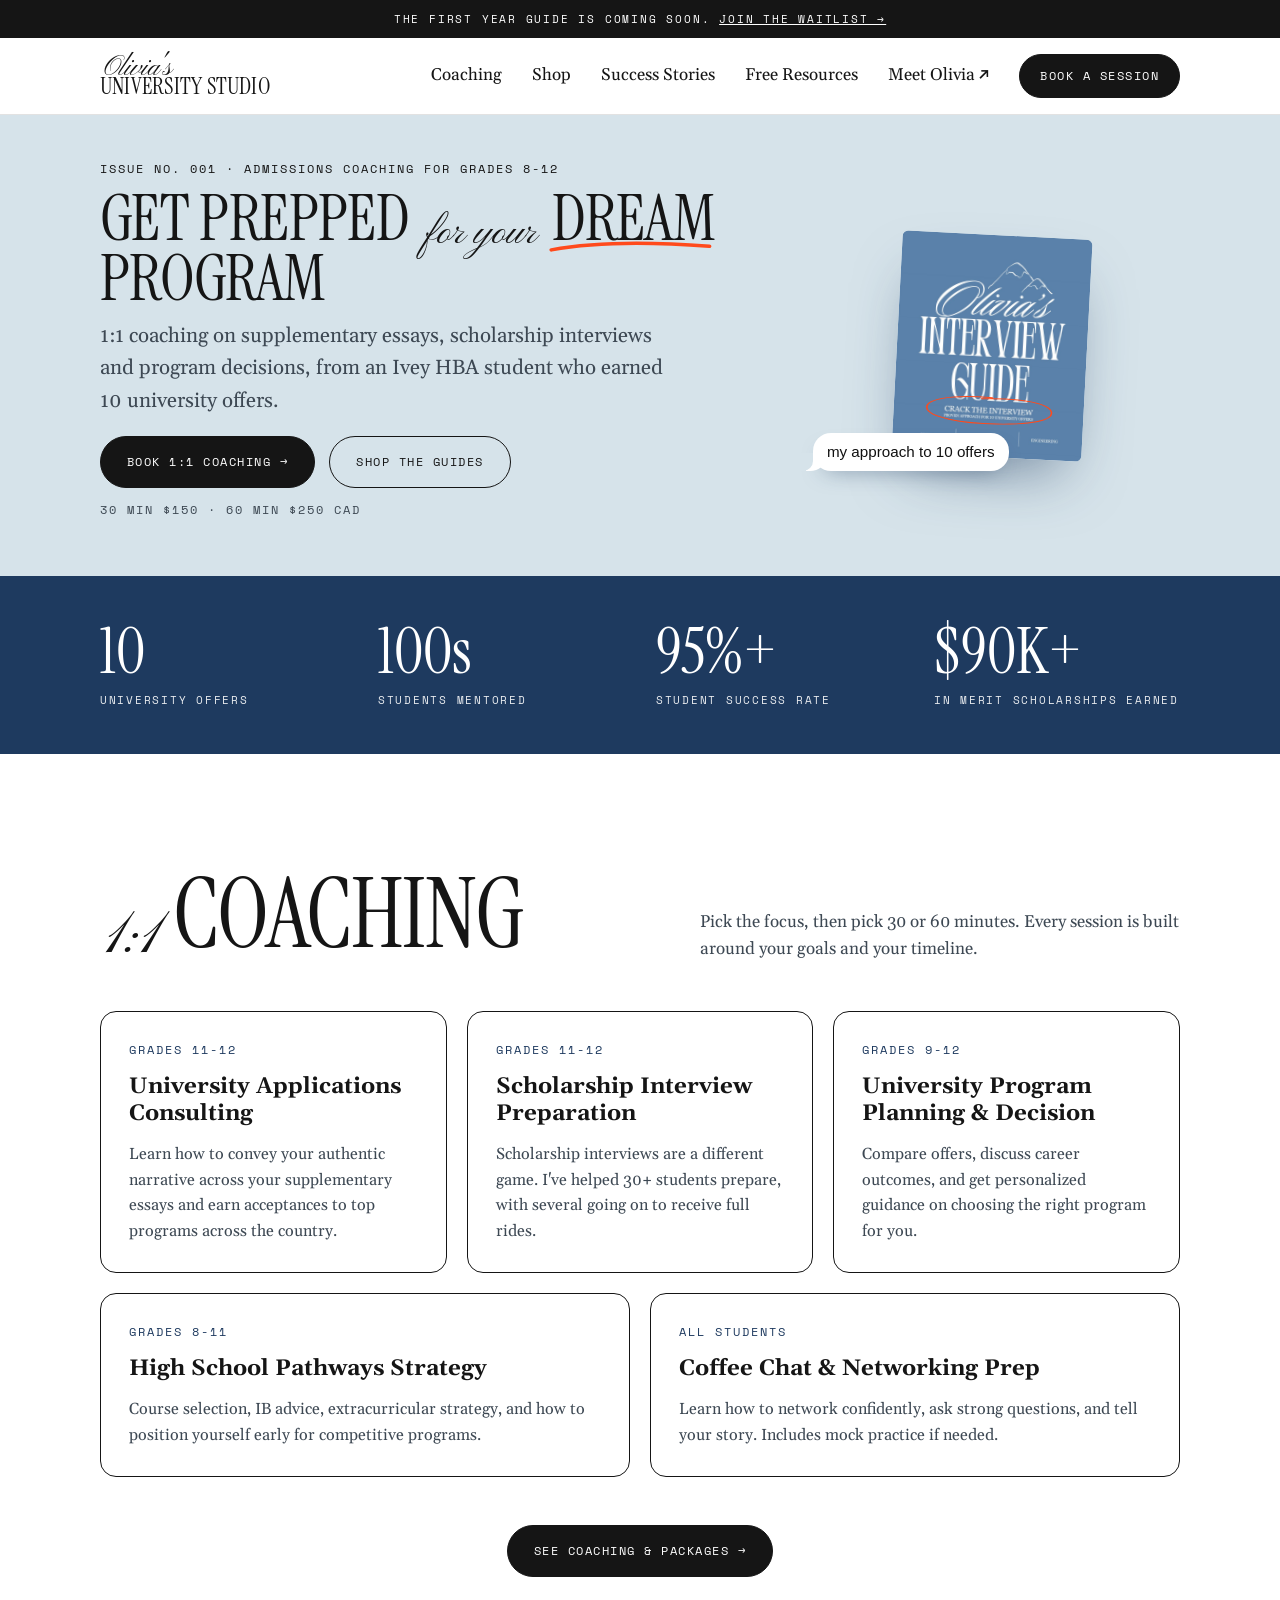
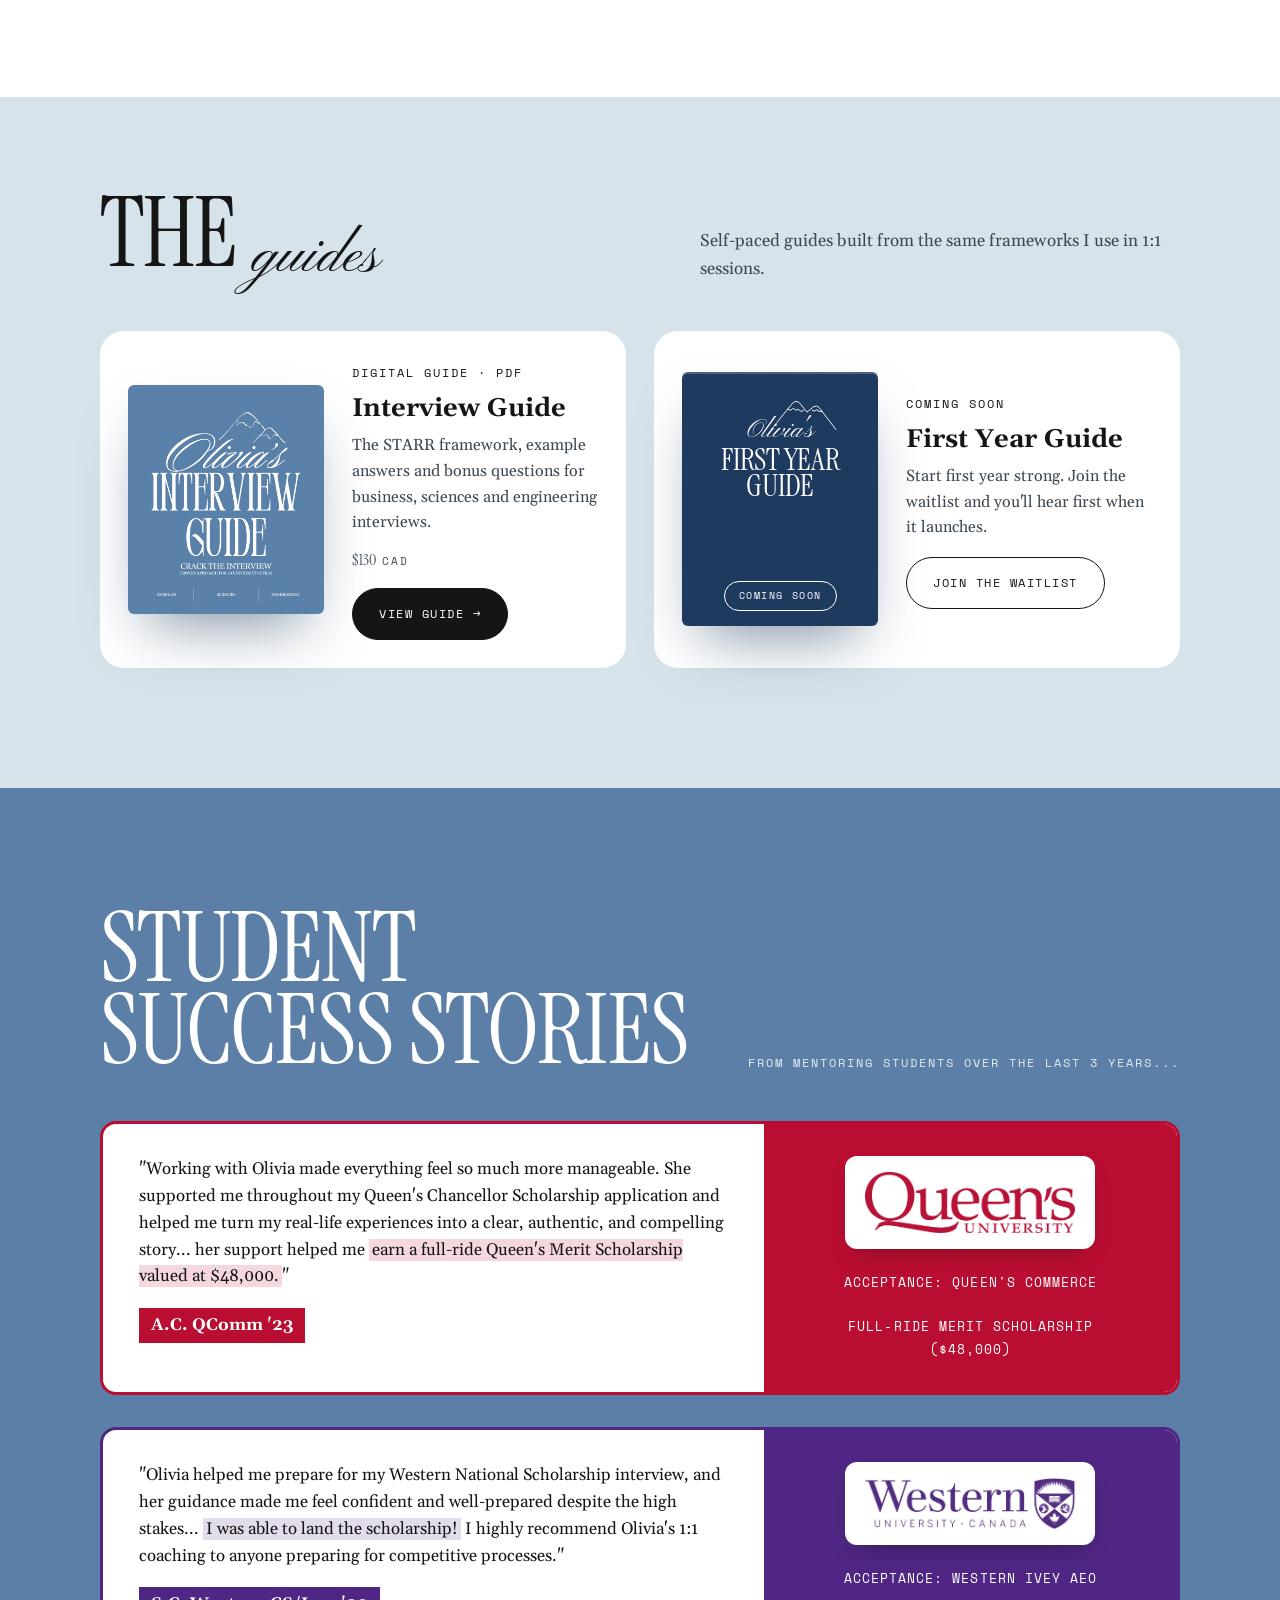
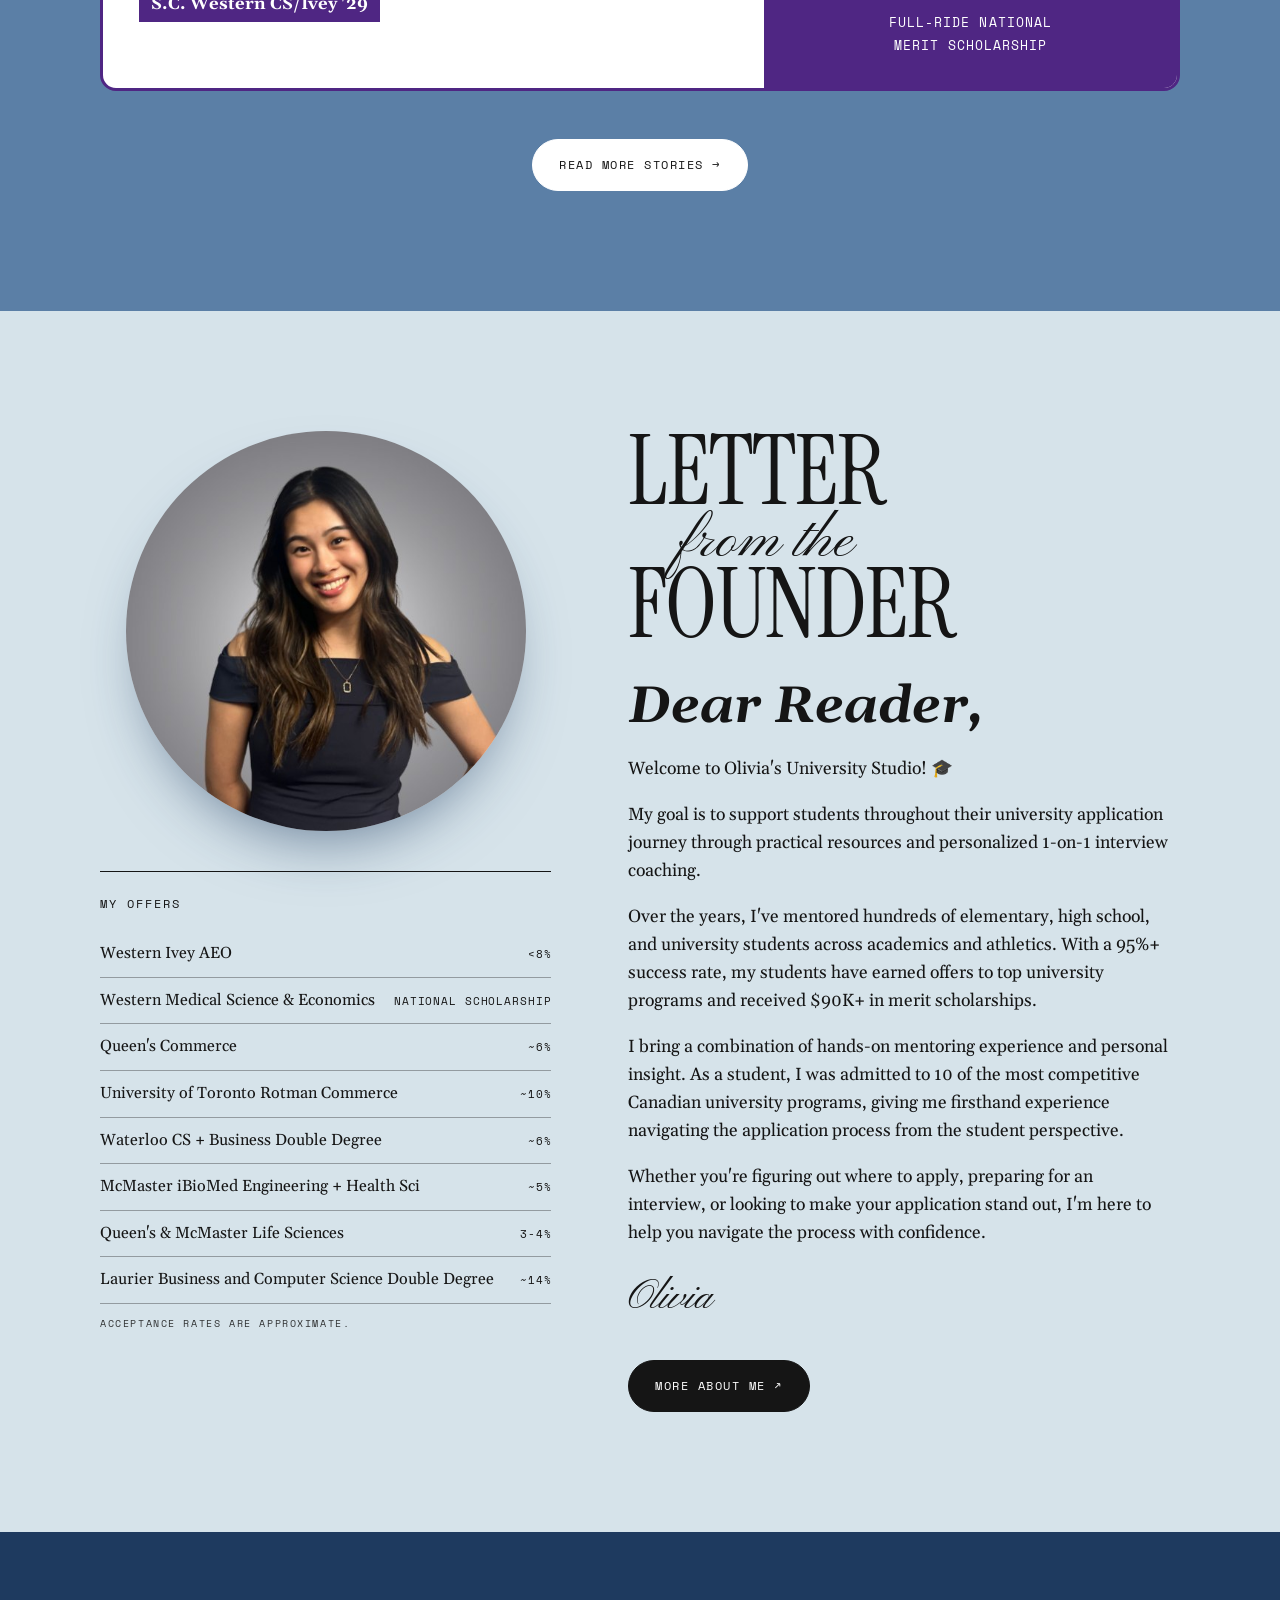
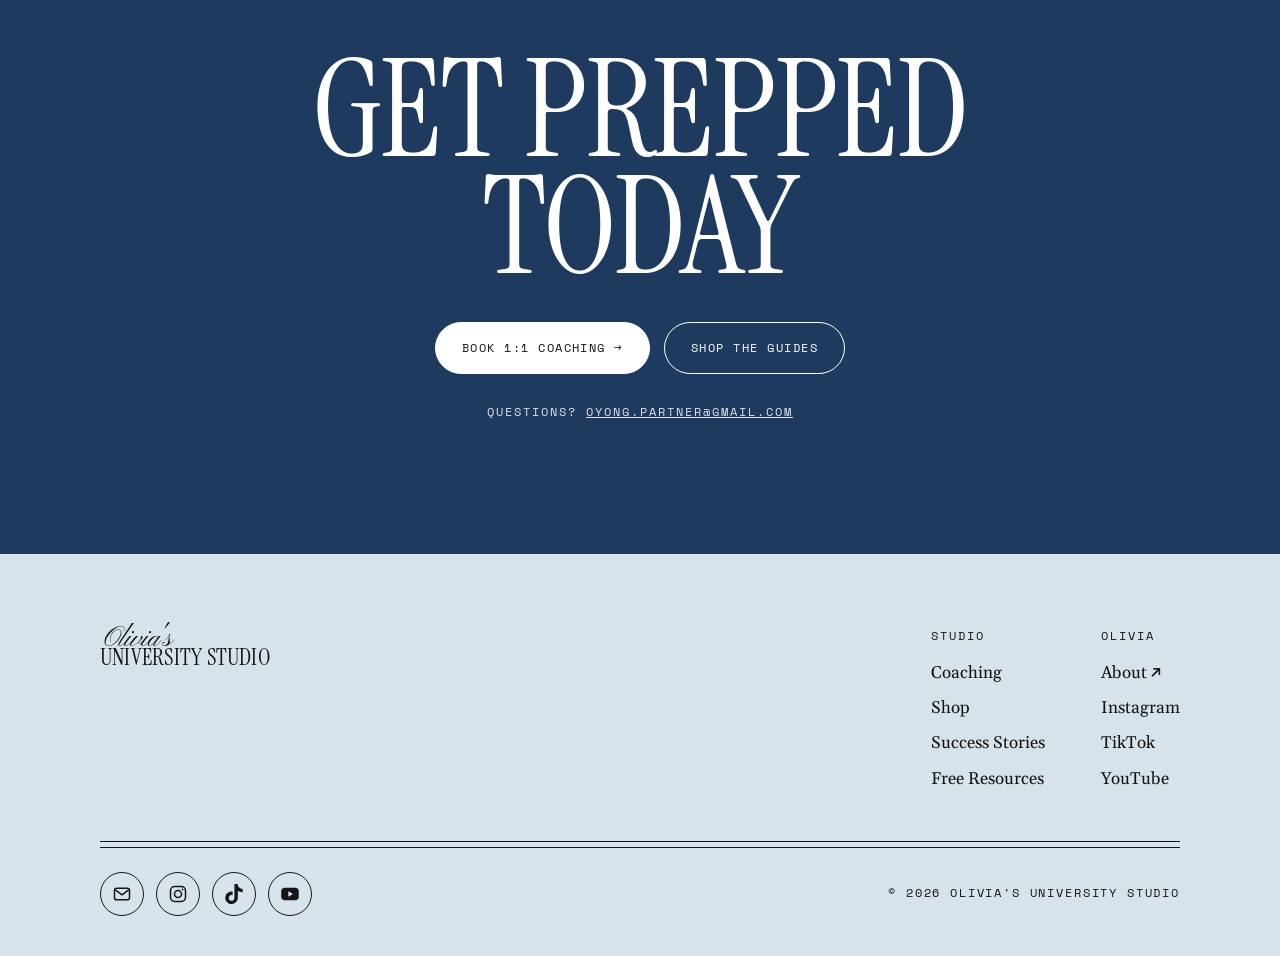
==== index.html @ 248d9d33 "Circle Crack the interview and iMessage bubble on hero cover Co-Authored-By: Claude Opus 5.5 <norepl" ====
<!doctype html>
<html lang="en">
<head>
  <meta charset="utf-8">
  <meta name="viewport" content="width=device-width, initial-scale=1">
  <title>Olivia's University Studio | University Admissions Coaching</title>
  <meta name="description" content="1:1 university admissions coaching for students in grades 8-12: supplementary essays, scholarship interviews and program decisions.">
  <meta property="og:title" content="Olivia's University Studio">
  <meta property="og:description" content="1:1 admissions coaching and guides for students in grades 8-12.">
  <meta property="og:type" content="website">
  <link rel="icon" href="assets/favicon.svg" type="image/svg+xml">
  <link rel="preconnect" href="https://fonts.googleapis.com">
  <link rel="preconnect" href="https://fonts.gstatic.com" crossorigin>
  <link href="https://fonts.googleapis.com/css2?family=Instrument+Serif:ital@0;1&family=Pinyon+Script&family=Gelasio:ital,wght@0,400;0,600;0,700;1,400;1,700&family=Space+Mono:wght@400;700&display=swap" rel="stylesheet">
  <link rel="stylesheet" href="assets/brand.css?v=202610042222">
  <link rel="stylesheet" href="assets/site.css?v=202610042222">
</head>
<body>
  <div class="announce mono">The First Year Guide is coming soon. <a data-link="waitlist" href="https://forms.gle/zMGZJQcMr5tQE6yZ8">Join the waitlist &rarr;</a></div>

  <header class="site-header">
    <div class="wrap header-inner">
      <a class="brand" href="./" aria-label="Olivia's University Studio home">
        <span class="script">Olivia's</span>
        <span class="display">University Studio</span>
      </a>
      <button class="nav-toggle mono" aria-expanded="false" aria-controls="site-nav">Menu</button>
      <nav class="site-nav" id="site-nav">
        <a href="coaching.html">Coaching</a>
        <a href="shop.html">Shop</a>
        <a href="stories.html">Success Stories</a>
        <a href="resources.html">Free Resources</a>
        <a data-link="portfolio" href="/">Meet Olivia &nearr;</a>
        <a class="btn btn-dark" data-link="book30" href="https://calendly.com/oyong-work/30min">Book a session</a>
      </nav>
    </div>
  </header>

  <main>
    <section class="hero">
      <div class="wrap hero-grid">
        <div>
          <span class="mono eyebrow">Issue No. 001 &middot; Admissions coaching for grades 8-12</span>
          <h1 class="display h-xl">
            <span>Get prepped</span>
            <span class="script">for your</span>
            <span><span class="underline-hand">dream<svg viewBox="0 0 200 20" preserveAspectRatio="none" aria-hidden="true"><path d="M3 14 C50 4 120 2 197 9" fill="none" stroke="currentColor" stroke-width="5" stroke-linecap="round"/></svg></span> program</span>
          </h1>
          <p class="lede">1:1 coaching on supplementary essays, scholarship interviews and program decisions, from an Ivey HBA student who earned 10 university offers.</p>
          <div class="btn-row">
            <a class="btn btn-dark" data-link="book30" href="https://calendly.com/oyong-work/30min">Book 1:1 coaching &rarr;</a>
            <a class="btn btn-light" href="shop.html">Shop the guides</a>
          </div>
          <p class="mono price-note">30 min $150 &middot; 60 min $250 CAD</p>
        </div>

        <div class="hero-visual" aria-hidden="true">
          <div class="cover-rot">
            <img class="guide-img" src="assets/interview-guide-cover.jpg" alt="Olivia's Interview Guide cover" width="760" height="888">
            <svg class="scribble" viewBox="0 0 200 80" preserveAspectRatio="none"><path d="M104 7 C44 3 7 19 9 41 C11 66 62 77 112 74 C162 71 196 57 191 35 C187 14 148 3 88 11" fill="none" stroke="currentColor" stroke-width="2.4" stroke-linecap="round"/></svg>
          </div>
          <span class="bubble">my approach to 10 offers</span>
        </div>
      </div>
    </section>

    <section class="stats" aria-label="Results">
      <div class="wrap stats-grid">
        <div class="stat"><strong>10</strong><span class="mono">University offers</span></div>
        <div class="stat"><strong>100s</strong><span class="mono">Students mentored</span></div>
        <div class="stat"><strong>95%+</strong><span class="mono">Student success rate</span></div>
        <div class="stat"><strong>$90K+</strong><span class="mono">In merit scholarships earned</span></div>
      </div>
    </section>

    <section class="section">
      <div class="wrap">
        <div class="section-head reveal">
          <h2 class="display h-lg"><span class="script">1:1</span> Coaching</h2>
          <p>Pick the focus, then pick 30 or 60 minutes. Every session is built around your goals and your timeline.</p>
        </div>
        <div class="session-grid">
          <article class="session-card reveal">
            <span class="mono grade">Grades 11-12</span>
            <h3>University Applications Consulting</h3>
            <p>Learn how to convey your authentic narrative across your supplementary essays and earn acceptances to top programs across the country.</p>
          </article>
          <article class="session-card reveal">
            <span class="mono grade">Grades 11-12</span>
            <h3>Scholarship Interview Preparation</h3>
            <p>Scholarship interviews are a different game. I've helped 30+ students prepare, with several going on to receive full rides.</p>
          </article>
          <article class="session-card reveal">
            <span class="mono grade">Grades 9-12</span>
            <h3>University Program Planning &amp; Decision</h3>
            <p>Compare offers, discuss career outcomes, and get personalized guidance on choosing the right program for you.</p>
          </article>
          <article class="session-card reveal">
            <span class="mono grade">Grades 8-11</span>
            <h3>High School Pathways Strategy</h3>
            <p>Course selection, IB advice, extracurricular strategy, and how to position yourself early for competitive programs.</p>
          </article>
          <article class="session-card reveal">
            <span class="mono grade">All students</span>
            <h3>Coffee Chat &amp; Networking Prep</h3>
            <p>Learn how to network confidently, ask strong questions, and tell your story. Includes mock practice if needed.</p>
          </article>
        </div>
        <div class="center-cta"><a class="btn btn-dark" href="coaching.html">See coaching &amp; packages &rarr;</a></div>
      </div>
    </section>

    <section class="section" style="background: var(--mist); padding-top: clamp(56px, 8vw, 96px);">
      <div class="wrap">
        <div class="section-head reveal">
          <h2 class="display h-lg">The <span class="script">guides</span></h2>
          <p>Self-paced guides built from the same frameworks I use in 1:1 sessions.</p>
        </div>
        <div class="product-grid">
          <article class="product-card reveal">
            <img class="guide-img" src="assets/interview-guide-cover.jpg" alt="Olivia's Interview Guide cover" width="760" height="888">
            <div>
              <span class="mono">Digital guide &middot; PDF</span>
              <h3>Interview Guide</h3>
              <p>The STARR framework, example answers and bonus questions for business, sciences and engineering interviews.</p>
              <p class="price">$130<small>CAD</small></p>
              <a class="btn btn-dark" href="shop.html">View guide &rarr;</a>
            </div>
          </article>
          <article class="product-card reveal" id="first-year">
            <div class="guide-cover is-soon" aria-hidden="true">
              <svg class="mountains" viewBox="0 0 120 60" fill="none" stroke="currentColor" stroke-width="1.6" stroke-linecap="round" stroke-linejoin="round"><path d="M4 58 L38 16 Q45 6 52 11 L66 28 L77 19 Q82 15 87 20 L116 58"/><path d="M33 23 Q38 27 42 21 Q46 27 51 23 Q55 29 60 25"/><path d="M75 25 Q79 28 83 24 Q87 28 92 27"/></svg>
              <span class="script">Olivia's</span>
              <span class="display title">First Year<br>Guide</span>
              <span class="mono stamp">Coming soon</span>
            </div>
            <div>
              <span class="mono">Coming soon</span>
              <h3>First Year Guide</h3>
              <p>Start first year strong. Join the waitlist and you'll hear first when it launches.</p>
              <a class="btn btn-light" data-link="waitlist" href="https://forms.gle/zMGZJQcMr5tQE6yZ8">Join the waitlist</a>
            </div>
          </article>
        </div>
      </div>
    </section>

    <section class="section stories">
      <div class="wrap">
        <div class="section-head reveal">
          <h2 class="display h-lg">Student<br>success stories</h2>
          <p class="mono">From mentoring students over the last 3 years...</p>
        </div>
        <div class="accept-list">
          <article class="accept queens reveal">
            <blockquote>
              <p>"Working with Olivia made everything feel so much more manageable. She supported me throughout my Queen's Chancellor Scholarship application and helped me turn my real-life experiences into a clear, authentic, and compelling story... her support helped me <mark>earn a full-ride Queen's Merit Scholarship valued at $48,000.</mark>"</p>
              <cite>A.C. QComm '23</cite>
            </blockquote>
            <div class="school">
              <img class="school-logo" src="assets/logos/queens.png" alt="Queen's University">
              <span class="mono">Acceptance: Queen's Commerce<br><br>Full-ride merit scholarship<br>($48,000)</span>
            </div>
          </article>
          <article class="accept western reveal">
            <blockquote>
              <p>"Olivia helped me prepare for my Western National Scholarship interview, and her guidance made me feel confident and well-prepared despite the high stakes... <mark>I was able to land the scholarship!</mark> I highly recommend Olivia's 1:1 coaching to anyone preparing for competitive processes."</p>
              <cite>S.C. Western CS/Ivey '29</cite>
            </blockquote>
            <div class="school">
              <img class="school-logo" src="assets/logos/western.png" alt="Western University">
              <span class="mono">Acceptance: Western Ivey AEO<br><br>Full-ride national<br>merit scholarship</span>
            </div>
          </article>
        </div>
        <div class="center-cta"><a class="btn btn-white" href="stories.html">Read more stories &rarr;</a></div>
      </div>
    </section>

    <section class="section letter" id="about">
      <div class="wrap letter-grid">
        <div class="reveal">
          <img class="headshot" src="assets/olivia.jpg" alt="Olivia, founder of Olivia's University Studio" width="673" height="540" loading="lazy">
          <div class="offers-card">
            <span class="mono">My offers</span>
            <ul>
              <li><span>Western Ivey AEO</span><span class="mono">&lt;8%</span></li>
              <li><span>Western Medical Science &amp; Economics</span><span class="mono">National Scholarship</span></li>
              <li><span>Queen's Commerce</span><span class="mono">~6%</span></li>
              <li><span>University of Toronto Rotman Commerce</span><span class="mono">~10%</span></li>
              <li><span>Waterloo CS + Business Double Degree</span><span class="mono">~6%</span></li>
              <li><span>McMaster iBioMed Engineering + Health Sci</span><span class="mono">~5%</span></li>
              <li><span>Queen's &amp; McMaster Life Sciences</span><span class="mono">3-4%</span></li>
              <li><span>Laurier Business and Computer Science Double Degree</span><span class="mono">~14%</span></li>
            </ul>
            <span class="mono note">Acceptance rates are approximate.</span>
          </div>
        </div>
        <div class="reveal">
          <h2 class="display h-lg">Letter<span class="script">from the</span>founder</h2>
          <p class="dear">Dear Reader,</p>
          <p>Welcome to Olivia's University Studio! 🎓</p>
          <p>My goal is to support students throughout their university application journey through practical resources and personalized 1-on-1 interview coaching.</p>
          <p>Over the years, I've mentored hundreds of elementary, high school, and university students across academics and athletics. With a 95%+ success rate, my students have earned offers to top university programs and received $90K+ in merit scholarships.</p>
          <p>I bring a combination of hands-on mentoring experience and personal insight. As a student, I was admitted to 10 of the most competitive Canadian university programs, giving me firsthand experience navigating the application process from the student perspective.</p>
          <p>Whether you're figuring out where to apply, preparing for an interview, or looking to make your application stand out, I'm here to help you navigate the process with confidence.</p>
          <p class="sign">Olivia</p>
          <a class="btn btn-dark" data-link="portfolio" href="/">More about me &nearr;</a>
        </div>
      </div>
    </section>

    <section class="section cta-band">
      <div class="wrap">
        <h2 class="display h-xl">Get prepped<br>today</h2>
        <div class="btn-row">
          <a class="btn btn-white" data-link="book30" href="https://calendly.com/oyong-work/30min">Book 1:1 coaching &rarr;</a>
          <a class="btn btn-ghost-white" href="shop.html">Shop the guides</a>
        </div>
        <p class="mono">Questions? <a data-link="email" href="mailto:oyong.partner@gmail.com">oyong.partner@gmail.com</a></p>
      </div>
    </section>
  </main>

  <footer class="site-footer">
    <div class="wrap">
      <div class="footer-top">
        <a class="brand" href="./">
          <span class="script">Olivia's</span>
          <span class="display">University Studio</span>
        </a>
        <div class="footer-links">
          <div>
            <h4 class="mono">Studio</h4>
            <ul>
              <li><a href="coaching.html">Coaching</a></li>
              <li><a href="shop.html">Shop</a></li>
              <li><a href="stories.html">Success Stories</a></li>
              <li><a href="resources.html">Free Resources</a></li>
            </ul>
          </div>
          <div>
            <h4 class="mono">Olivia</h4>
            <ul>
              <li><a data-link="portfolio" href="/">About &nearr;</a></li>
              <li><a data-link="instagram" href="https://www.instagram.com/hey.coach.liv/">Instagram</a></li>
              <li><a data-link="tiktok" href="https://www.tiktok.com/@hey.coach.liv">TikTok</a></li>
              <li><a data-link="youtube" href="https://www.youtube.com/@OliviaUniStudio">YouTube</a></li>
            </ul>
          </div>
        </div>
      </div>
      <hr class="double-rule">
      <div class="footer-meta mono">
        <div class="handles footer-social">
          <a data-link="email" href="mailto:oyong.partner@gmail.com" aria-label="Email oyong.partner@gmail.com"><svg viewBox="0 0 24 24" fill="none" stroke="currentColor" stroke-width="1.8" stroke-linejoin="round" aria-hidden="true"><rect x="3" y="5" width="18" height="14" rx="2.5"/><path d="M4 7l8 6 8-6"/></svg></a>
          <a data-link="instagram" href="https://www.instagram.com/hey.coach.liv/" aria-label="Instagram @hey.coach.liv"><svg viewBox="0 0 24 24" fill="none" stroke="currentColor" stroke-width="1.8" aria-hidden="true"><rect x="3" y="3" width="18" height="18" rx="5"/><circle cx="12" cy="12" r="4.2"/><circle cx="17.5" cy="6.5" r="1.1" fill="currentColor" stroke="none"/></svg></a>
          <a data-link="tiktok" href="https://www.tiktok.com/@hey.coach.liv" aria-label="TikTok @hey.coach.liv"><svg viewBox="0 0 24 24" fill="currentColor" aria-hidden="true"><path d="M12.525.02c1.31-.02 2.61-.01 3.91-.02.08 1.53.63 3.09 1.75 4.17 1.12 1.11 2.7 1.62 4.24 1.79v4.03c-1.44-.05-2.89-.35-4.2-.97-.57-.26-1.1-.59-1.62-.93-.01 2.92.01 5.84-.02 8.75-.08 1.4-.54 2.79-1.35 3.94-1.31 1.92-3.58 3.17-5.91 3.21-1.43.08-2.86-.31-4.08-1.03-2.02-1.19-3.44-3.37-3.65-5.71-.02-.5-.03-1-.01-1.49.18-1.9 1.12-3.72 2.58-4.96 1.66-1.44 3.98-2.13 6.15-1.72.02 1.48-.04 2.96-.04 4.44-.99-.32-2.15-.23-3.02.37-.63.41-1.11 1.04-1.36 1.75-.21.51-.15 1.07-.14 1.61.24 1.64 1.82 3.02 3.5 2.87 1.12-.01 2.19-.66 2.77-1.61.19-.33.4-.67.41-1.06.1-1.79.06-3.57.07-5.36.01-4.03-.01-8.05.02-12.07z"/></svg></a>
          <a data-link="youtube" href="https://www.youtube.com/@OliviaUniStudio" aria-label="YouTube @OliviaUniStudio"><svg viewBox="0 0 24 24" aria-hidden="true"><rect x="1.5" y="4.5" width="21" height="15" rx="4.5" fill="currentColor"/><path d="M10 8.8v6.4l5.6-3.2z" style="fill: var(--mist)"/></svg></a>
        </div>

        <span>&copy; <span data-year>2026</span> Olivia's University Studio</span>
      </div>
    </div>
  </footer>

  <script src="assets/main.js?v=202610042222"></script>
</body>
</html>
---- assets/brand.css ----
/* Brand system shared by hey-coach-liv.github.io and /studio. Keep both copies identical. */
:root {
  --steel: #5b7fa6;
  --dusty: #88aec0;
  --mist: #d6e3ea;
  --mist-light: #edf3f6;
  --slate: #4a6e86;
  --navy: #1e3a5f;
  --ink: #151515;
  --ink-soft: #3d4853;
  --white: #ffffff;
  --accent: #ff4a1c;
  --queens: #b90e31;
  --western: #4f2683;

  --font-display: "Instrument Serif", "Times New Roman", serif;
  --font-script: "Pinyon Script", cursive;
  --font-body: "Gelasio", Georgia, serif;
  --font-mono: "Space Mono", ui-monospace, monospace;

  --wrap: 1160px;
  --gutter: clamp(16px, 4vw, 40px);
  --radius: 16px;
  --shadow-hard: 6px 6px 0 var(--ink);
}

*, *::before, *::after { box-sizing: border-box; }
html { scroll-behavior: smooth; }
body {
  margin: 0;
  background: var(--mist-light);
  color: var(--ink);
  font-family: var(--font-body);
  font-size: 1.0625rem;
  line-height: 1.6;
  -webkit-font-smoothing: antialiased;
  overflow-x: hidden;
}
img, svg { display: block; max-width: 100%; }
a { color: inherit; }
p { margin: 0 0 1em; }
h1, h2, h3 { margin: 0; font-weight: 400; }

.wrap { max-width: var(--wrap); margin: 0 auto; padding: 0 var(--gutter); }
.section { padding: clamp(64px, 10vw, 120px) 0; }
.sr-only { position: absolute; width: 1px; height: 1px; overflow: hidden; clip: rect(0 0 0 0); white-space: nowrap; }

/* Type */
.display {
  font-family: var(--font-display);
  font-weight: 400;
  text-transform: uppercase;
  line-height: 0.86;
  letter-spacing: -0.01em;
}
.script {
  font-family: var(--font-script);
  text-transform: none;
  letter-spacing: 0;
  line-height: 1;
}
.mono {
  font-family: var(--font-mono);
  font-size: 0.78rem;
  letter-spacing: 0.16em;
  text-transform: uppercase;
}
.h-xl { font-size: clamp(3.6rem, 11vw, 8.5rem); }
.h-lg { font-size: clamp(3rem, 8vw, 6rem); }
.h-md { font-size: clamp(2.2rem, 5vw, 3.6rem); }
.h-xl .script, .h-lg .script, .h-md .script { font-size: 0.62em; display: inline-block; transform: translateY(0.08em); }
.lede { font-size: clamp(1.1rem, 1.6vw, 1.3rem); color: var(--ink-soft); max-width: 36rem; }
.eyebrow { display: block; margin-bottom: 20px; }

/* Buttons */
.btn {
  display: inline-flex;
  align-items: center;
  gap: 10px;
  padding: 15px 26px;
  border-radius: 999px;
  border: 1.5px solid var(--ink);
  font-family: var(--font-mono);
  font-size: 0.78rem;
  letter-spacing: 0.12em;
  text-transform: uppercase;
  text-decoration: none;
  transition: transform 0.15s ease, box-shadow 0.15s ease, background 0.15s ease;
}
.btn:hover { transform: translate(-2px, -2px); box-shadow: 4px 4px 0 var(--ink); }
.btn-dark { background: var(--ink); color: var(--white); }
.btn-dark:hover { box-shadow: 4px 4px 0 var(--accent); }
.btn-light { background: transparent; color: var(--ink); }
.btn-white { background: var(--white); color: var(--ink); border-color: var(--white); }
.btn-white:hover { box-shadow: 4px 4px 0 var(--ink); }
.btn-ghost-white { background: transparent; color: var(--white); border-color: var(--white); }
.btn-ghost-white:hover { box-shadow: 4px 4px 0 var(--white); }
.btn-row { display: flex; flex-wrap: wrap; gap: 14px; }

/* Header */
.announce {
  background: var(--ink);
  color: var(--white);
  text-align: center;
  padding: 10px var(--gutter);
  font-size: 0.7rem;
}
.announce a { color: var(--white); }
.site-header {
  position: sticky;
  top: 0;
  z-index: 50;
  background: rgba(237, 243, 246, 0.92);
  backdrop-filter: blur(10px);
  border-bottom: 1px solid rgba(21, 21, 21, 0.12);
}
.header-inner { display: flex; align-items: center; justify-content: space-between; gap: 24px; min-height: 76px; }
.site-nav { display: flex; align-items: center; gap: 30px; }
.site-nav a { text-decoration: none; }
.site-nav a:not(.btn) { position: relative; padding: 6px 0; }
.site-nav a:not(.btn)::after {
  content: "";
  position: absolute;
  left: 0; right: 100%; bottom: 0;
  height: 1.5px;
  background: var(--accent);
  transition: right 0.2s ease;
}
.site-nav a:not(.btn):hover::after, .site-nav a[aria-current="page"]::after { right: 0; }
.site-nav .btn { padding: 11px 20px; }
.nav-toggle {
  display: none;
  background: none;
  border: 1.5px solid var(--ink);
  border-radius: 999px;
  padding: 9px 16px;
  font: inherit;
  cursor: pointer;
}

@media (max-width: 860px) {
  .nav-toggle { display: inline-block; }
  .site-nav {
    position: absolute;
    top: 100%; left: 0; right: 0;
    flex-direction: column;
    align-items: flex-start;
    gap: 18px;
    padding: 24px var(--gutter) 32px;
    background: var(--mist-light);
    border-bottom: 1px solid rgba(21, 21, 21, 0.12);
    display: none;
  }
  .site-nav.is-open { display: flex; }
}

/* Footer */
.site-footer { background: var(--mist); padding: 72px 0 40px; }
.footer-top { display: flex; flex-wrap: wrap; justify-content: space-between; gap: 40px; }
.footer-links { display: flex; gap: 56px; flex-wrap: wrap; }
.footer-links h4 { margin: 0 0 14px; font-weight: 400; }
.footer-links ul { list-style: none; margin: 0; padding: 0; display: grid; gap: 8px; }
.footer-links a { text-decoration: none; }
.footer-links a:hover { text-decoration: underline; text-decoration-color: var(--accent); }
.double-rule { border: 0; border-top: 1.5px solid var(--ink); border-bottom: 1.5px solid var(--ink); height: 7px; margin: 48px 0 24px; }
.footer-meta { display: flex; flex-wrap: wrap; justify-content: space-between; align-items: center; gap: 16px 32px; font-size: 0.72rem; }
.footer-meta a { text-decoration: none; }
.footer-meta .handles { display: flex; flex-wrap: wrap; gap: 12px 28px; }

/* Shared marks */
.mountains { width: 120px; color: currentColor; }
.scribble { position: absolute; pointer-events: none; color: var(--accent); }
.photo-placeholder {
  display: grid;
  place-items: center;
  aspect-ratio: 1;
  border-radius: 50%;
  background: radial-gradient(circle at 50% 35%, #f4f6f8, #a9b3bc);
  color: var(--ink-soft);
  text-align: center;
  padding: 20px;
}

/* Reveal on scroll */
.reveal { opacity: 0; transform: translateY(18px); transition: opacity 0.6s ease, transform 0.6s ease; }
.reveal.is-visible { opacity: 1; transform: none; }
@media (prefers-reduced-motion: reduce) {
  html { scroll-behavior: auto; }
  .reveal { opacity: 1; transform: none; transition: none; }
  .btn { transition: none; }
}

:focus-visible { outline: 2px solid var(--accent); outline-offset: 3px; }

/* Pencil cursor */
html, body { cursor: url("data:image/svg+xml,<svg xmlns='http://www.w3.org/2000/svg' width='32' height='32' viewBox='0 0 32 32'><path d='M10 6 L26 22 L22 26 L6 10 Z' fill='%23f5c644' stroke='%23151515' stroke-width='1.5' stroke-linejoin='round'/><path d='M26 22 L29 25 L25 29 L22 26 Z' fill='%23f2a7bc' stroke='%23151515' stroke-width='1.5' stroke-linejoin='round'/><path d='M2 2 L10 6 L6 10 Z' fill='%23f3d9b1' stroke='%23151515' stroke-width='1.5' stroke-linejoin='round'/><path d='M2 2 L5.5 3.8 L3.8 5.5 Z' fill='%23151515'/></svg>") 2 2, auto; }
a, button, .btn, [role="button"], summary, label { cursor: url("data:image/svg+xml,<svg xmlns='http://www.w3.org/2000/svg' width='32' height='32' viewBox='0 0 32 32'><path d='M10 6 L26 22 L22 26 L6 10 Z' fill='%23f5c644' stroke='%23151515' stroke-width='1.5' stroke-linejoin='round'/><path d='M26 22 L29 25 L25 29 L22 26 Z' fill='%23ff4a1c' stroke='%23151515' stroke-width='1.5' stroke-linejoin='round'/><path d='M2 2 L10 6 L6 10 Z' fill='%23f3d9b1' stroke='%23151515' stroke-width='1.5' stroke-linejoin='round'/><path d='M2 2 L5.5 3.8 L3.8 5.5 Z' fill='%23151515'/></svg>") 2 2, pointer; }

/* Footer social icons */
.footer-meta .footer-social { display: flex; gap: 12px; }
.footer-social a { display: grid; place-items: center; width: 44px; height: 44px; border: 1.5px solid var(--ink); border-radius: 50%; color: var(--ink); transition: transform 0.15s ease, box-shadow 0.15s ease; }
.footer-social a:hover { transform: translate(-2px, -2px); box-shadow: 3px 3px 0 var(--navy); }
.footer-social svg { width: 20px; height: 20px; }
---- assets/site.css ----
/* Studio palette: mist, steel and navy only */
body { background: var(--white); }
.site-header { background: rgba(255, 255, 255, 0.92); }
@media (max-width: 860px) { .site-nav { background: var(--white); } }

/* Brand wordmark */
.brand { display: inline-flex; flex-direction: column; align-items: flex-start; text-decoration: none; line-height: 1; }
.brand .script { font-size: 1.75rem; margin-bottom: -6px; margin-left: 4px; }
.brand .display { font-size: 1.45rem; letter-spacing: 0.01em; }

/* Hero */
.hero { background: var(--mist); padding: clamp(56px, 8vw, 104px) 0 clamp(72px, 9vw, 120px); overflow: hidden; }
.hero-grid { display: grid; grid-template-columns: 1.25fr 0.75fr; align-items: center; gap: clamp(40px, 6vw, 80px); }
.hero h1 { margin-bottom: 28px; font-size: clamp(3.4rem, 8vw, 6.6rem); }
.hero h1 > span { display: block; }
.hero h1 .script { margin: -0.12em 0 -0.22em 0.7em; }
.hero .lede { margin-bottom: 32px; }
.hero .price-note { margin-top: 22px; color: var(--ink-soft); }
.hero-visual { position: relative; justify-self: center; width: min(360px, 100%); }
.hero-visual .guide-cover { transform: rotate(3deg); }
.hero-visual .scribble { width: 118%; left: -9%; top: 37%; height: 40%; }
.hero-visual .tag {
  position: absolute;
  left: -46px; bottom: -34px;
  font-family: var(--font-script);
  font-size: 2rem;
  color: var(--ink);
  transform: rotate(-6deg);
}
.underline-hand { position: relative; display: inline-block; }
.underline-hand svg { position: absolute; left: -2%; bottom: -0.12em; width: 104%; height: 0.22em; color: var(--accent); }

/* Guide cover mockup */
.guide-cover {
  aspect-ratio: 8.5 / 11;
  container-type: inline-size;
  background: var(--steel);
  color: var(--white);
  border-radius: 6px;
  box-shadow: 0 30px 60px -20px rgba(30, 58, 95, 0.55), 0 2px 0 rgba(255, 255, 255, 0.2) inset;
  padding: 12% 10% 8%;
  display: flex;
  flex-direction: column;
  align-items: center;
  text-align: center;
}
.guide-cover .mountains { width: 44%; margin-left: 30%; margin-bottom: -8%; }
.guide-cover .script { font-size: 17cqi; }
.guide-cover .title { font-size: 19cqi; margin-top: 2%; }
.guide-cover .sub { font-family: var(--font-body); font-size: 4.2cqi; letter-spacing: 0.04em; margin-top: 8%; text-transform: uppercase; }
.guide-cover .cats { margin-top: auto; display: flex; gap: 3cqi; font-size: 2.8cqi; letter-spacing: 0.1em; }
.guide-cover.is-soon { background: var(--navy); }
.guide-cover .stamp {
  margin-top: auto;
  font-size: 3.4cqi;
  border: 1.5px solid var(--white);
  border-radius: 999px;
  padding: 6px 14px;
  font-size: 0.6rem;
}

/* Stats strip */
.stats { background: var(--navy); color: var(--white); padding: 44px 0; }
.stats-grid { display: grid; grid-template-columns: repeat(4, 1fr); gap: 32px; }
.stat strong { display: block; font-family: var(--font-display); font-weight: 400; font-size: clamp(2.8rem, 5vw, 4rem); line-height: 1; }
.stat span { display: block; margin-top: 8px; font-size: 0.68rem; line-height: 1.6; opacity: 0.9; }

/* Section heads */
.section-head { display: flex; flex-wrap: wrap; justify-content: space-between; align-items: flex-end; gap: 24px; margin-bottom: 48px; }
.section-head p { max-width: 30rem; margin: 0; color: var(--ink-soft); }

/* Session cards */
.session-grid { display: grid; grid-template-columns: repeat(6, 1fr); gap: 20px; }
.session-card {
  grid-column: span 2;
  background: var(--white);
  border: 1.5px solid var(--ink);
  border-radius: var(--radius);
  padding: 28px;
  display: flex;
  flex-direction: column;
  gap: 14px;
  transition: transform 0.2s ease, box-shadow 0.2s ease;
}
.session-card:nth-child(4), .session-card:nth-child(5) { grid-column: span 3; }
.session-card:hover { transform: translate(-3px, -3px); box-shadow: var(--shadow-hard); }
.session-card .grade { color: var(--navy); }
.session-card h3 { font-size: 1.4rem; font-weight: 700; line-height: 1.2; }
.session-card p { margin: 0; color: var(--ink-soft); font-size: 1rem; }
.center-cta { display: flex; justify-content: center; margin-top: 48px; }

/* Products */
.product-grid { display: grid; grid-template-columns: repeat(2, 1fr); gap: 28px; }
.product-card {
  background: var(--white);
  border-radius: calc(var(--radius) + 8px);
  padding: 28px;
  display: grid;
  grid-template-columns: 0.8fr 1fr;
  gap: 28px;
  align-items: center;
}
.product-card .guide-cover .sub, .product-card .guide-cover .cats { display: none; }
.product-card h3 { font-size: 1.6rem; font-weight: 700; margin: 8px 0 10px; line-height: 1.15; }
.product-card p { color: var(--ink-soft); font-size: 1rem; }
.price { font-family: var(--font-display); font-size: 2.6rem; line-height: 1; margin: 6px 0 20px; }
.price small { font-family: var(--font-mono); font-size: 0.7rem; letter-spacing: 0.14em; margin-left: 6px; }

/* Testimonials / acceptance cards */
.stories { background: var(--steel); color: var(--white); }
.stories .section-head p { color: rgba(255, 255, 255, 0.85); }
.accept-list { display: grid; gap: 32px; }
.accept {
  display: grid;
  grid-template-columns: 1.6fr 1fr;
  border-radius: var(--radius);
  overflow: hidden;
  border: 3px solid var(--school);
  background: var(--white);
  color: var(--ink);
}
.accept.queens { --school: var(--queens); }
.accept.western { --school: var(--western); }
.accept.pharm { --school: #f5c644; }
.accept.pharm .school, .accept.pharm cite { color: var(--ink); }
.accept blockquote { margin: 0; padding: 32px 36px; font-size: 1.05rem; }
.accept blockquote p { margin-bottom: 18px; }
.accept mark { background: color-mix(in srgb, var(--school) 16%, white); color: inherit; padding: 0 3px; }
.accept cite { display: inline-block; font-style: normal; font-weight: 700; background: var(--school); color: var(--white); padding: 4px 12px; }
.accept .school {
  background: var(--school);
  color: var(--white);
  padding: 32px;
  display: flex;
  flex-direction: column;
  justify-content: center;
  text-align: center;
  gap: 18px;
}
.accept .school .name { font-family: var(--font-body); font-size: 2.6rem; line-height: 1; }
.accept .school .mono { font-size: 0.82rem; line-height: 1.7; letter-spacing: 0.08em; }
.quote-box {
  background: var(--white);
  color: var(--ink);
  border: 2px solid var(--ink);
  border-radius: 22px;
  box-shadow: var(--shadow-hard);
  padding: 28px 32px;
  max-width: 36rem;
}
.quote-box p { margin-bottom: 14px; }

/* Letter / meet Olivia */
.letter { background: var(--mist); color: var(--ink); overflow: hidden; }
.letter-grid { display: grid; grid-template-columns: 0.9fr 1.1fr; gap: clamp(40px, 6vw, 88px); align-items: start; }
.headshot { width: min(400px, 100%); height: auto; aspect-ratio: 1; border-radius: 50%; object-fit: cover; object-position: 50% 30%; margin: 0 auto; box-shadow: 0 30px 60px -24px rgba(30, 58, 95, 0.6); }
.offers-card { margin-top: 40px; border-top: 1.5px solid var(--ink); padding-top: 18px; }
.offers-card ul { list-style: none; margin: 14px 0 0; padding: 0; }
.offers-card li { display: flex; justify-content: space-between; align-items: baseline; gap: 16px; padding: 10px 0; border-bottom: 1px solid rgba(21, 21, 21, 0.35); font-size: 1rem; }
.offers-card li .mono { font-size: 0.68rem; letter-spacing: 0.08em; white-space: nowrap; }
.offers-card .note { display: block; margin-top: 12px; font-size: 0.62rem; opacity: 0.85; }
.letter h2 .script { display: block; margin: -0.1em 0 -0.05em 0.8em; }
.letter .dear { font-family: var(--font-body); font-style: italic; font-weight: 700; font-size: clamp(2.2rem, 4vw, 3.2rem); line-height: 1.1; margin: 32px 0 20px; }
.letter p { font-size: 1.1rem; max-width: 34rem; }
.letter .sign { font-family: var(--font-script); font-size: 2.6rem; margin: 6px 0 28px; }

/* Closing CTA */
.cta-band { background: var(--navy); color: var(--white); text-align: center; }
.cta-band h2 { margin-bottom: 36px; }
.cta-band .btn-row { justify-content: center; }
.cta-band .mono { margin-top: 28px; opacity: 0.85; }
.cta-band .mono a { color: var(--white); }

/* Page hero (inner pages) */
.page-hero { background: var(--mist); padding: clamp(56px, 8vw, 100px) 0; }
.page-hero h1 > span { display: block; }
.page-hero h1 .script { margin: -0.12em 0 -0.22em 0.8em; }
.page-hero .lede { margin-top: 28px; }

/* Pricing */
.pricing { display: grid; grid-template-columns: repeat(2, 1fr); gap: 24px; max-width: 880px; }
.price-card {
  background: var(--white);
  border: 1.5px solid var(--ink);
  border-radius: var(--radius);
  padding: 32px;
  display: flex;
  flex-direction: column;
}
.price-card .price { font-size: 4rem; margin: 10px 0 12px; }
.price-card p { color: var(--ink-soft); flex: 1; }
.price-card .btn { align-self: flex-start; }

/* Table-of-contents list (session types) */
.toc { list-style: none; margin: 0; padding: 0; }
.toc li { padding: 28px 0 24px; border-bottom: 1.5px solid var(--ink); display: grid; grid-template-columns: 1fr auto; gap: 8px 32px; }
.toc li:first-child { border-top: 1.5px solid var(--ink); }
.toc h3 { font-size: clamp(1.4rem, 2.6vw, 2rem); line-height: 1.15; }
.toc .grade { align-self: center; white-space: nowrap; }
.toc p { grid-column: 1 / -1; margin: 0; color: var(--ink-soft); max-width: 46rem; }

/* Packages */
.package-grid { display: grid; grid-template-columns: repeat(3, 1fr); gap: 24px; align-items: stretch; }
.package {
  background: var(--white);
  border: 1.5px solid var(--ink);
  border-radius: var(--radius);
  padding: 32px 28px;
  display: flex;
  flex-direction: column;
  position: relative;
}
.package.featured { background: var(--steel); color: var(--white); border-color: var(--steel); transform: translateY(-12px); }
.package .badge {
  position: absolute;
  top: -14px; left: 28px;
  background: var(--accent);
  color: var(--white);
  border-radius: 999px;
  padding: 6px 14px;
  font-size: 0.66rem;
}
.package h3 { font-size: 2.6rem; margin: 10px 0 18px; }
.package ul { margin: 0 0 24px; padding-left: 1.1em; flex: 1; }
.package li { margin-bottom: 8px; }
.package .price { margin-bottom: 4px; }
.package .save { margin-bottom: 22px; font-size: 0.7rem; opacity: 0.8; }
.package.featured .btn-dark { background: var(--white); color: var(--ink); border-color: var(--white); }
.fine { margin-top: 28px; color: var(--ink-soft); font-size: 0.7rem; }

/* Shop detail */
.product-detail { display: grid; grid-template-columns: 0.8fr 1.2fr; gap: clamp(40px, 7vw, 96px); align-items: start; }
.product-detail .guide-cover { position: sticky; top: 110px; }
.product-detail h2 { margin: 12px 0 14px; }
.product-detail .price { font-size: 3.4rem; }
.contents { list-style: none; margin: 28px 0 36px; padding: 0; }
.contents li { display: grid; grid-template-columns: 1fr auto; gap: 4px 24px; padding: 16px 0 14px; border-bottom: 1.5px solid var(--ink); }
.contents li:first-child { border-top: 1.5px solid var(--ink); }
.contents strong { font-weight: 400; font-size: 1.3rem; }
.contents .pg { font-size: 1.3rem; }
.contents span.mono { grid-column: 1 / -1; text-transform: none; letter-spacing: 0.02em; font-size: 0.78rem; color: var(--ink-soft); }
.soon-block { background: var(--steel); color: var(--white); border-radius: calc(var(--radius) + 8px); padding: clamp(32px, 5vw, 56px); display: grid; grid-template-columns: 0.5fr 1fr; gap: 40px; align-items: center; }
.soon-block .guide-cover { box-shadow: 0 20px 40px -20px rgba(30, 58, 95, 0.6); background: var(--navy); }
.soon-block p { font-size: 1.1rem; max-width: 30rem; }

/* Responsive */
@media (max-width: 960px) {
  .hero-grid, .letter-grid, .product-detail, .soon-block { grid-template-columns: 1fr; }
  .hero-visual { width: min(300px, 80%); margin-top: 16px; }
  .hero-visual .tag { left: -20px; }
  .stats-grid { grid-template-columns: repeat(2, 1fr); }
  .session-grid { grid-template-columns: 1fr 1fr; }
  .session-card, .session-card:nth-child(4), .session-card:nth-child(5) { grid-column: span 1; }
  .session-card:nth-child(5) { grid-column: span 2; }
  .product-grid { grid-template-columns: 1fr; }
  .accept { grid-template-columns: 1fr; }
  .accept .school { order: -1; padding: 24px; }
  .package-grid { grid-template-columns: 1fr; max-width: 520px; }
  .package.featured { transform: none; }
  .product-detail .guide-cover { position: static; max-width: 340px; }
  .soon-block .guide-cover { max-width: 220px; }
}
@media (max-width: 600px) {
  .session-grid { grid-template-columns: 1fr; }
  .session-card:nth-child(5) { grid-column: span 1; }
  .product-card { grid-template-columns: 1fr; }
  .product-card .guide-cover { max-width: 220px; }
  .pricing { grid-template-columns: 1fr; }
  .accept blockquote { padding: 24px; }
  .toc li { grid-template-columns: 1fr; }
}

/* Student wins slider */
.wins { background: var(--mist); overflow: hidden; }
.slider { overflow: hidden; -webkit-mask-image: linear-gradient(90deg, transparent, #000 6%, #000 94%, transparent); mask-image: linear-gradient(90deg, transparent, #000 6%, #000 94%, transparent); }
.slider-track { display: flex; width: max-content; animation: slide 90s linear infinite; }
.slider:hover .slider-track, .slider:focus-within .slider-track { animation-play-state: paused; }
.slider-set { display: flex; gap: 24px; padding: 8px 12px 16px; }
@keyframes slide { to { transform: translateX(-50%); } }
.t-card {
  margin: 0;
  width: 500px;
  flex: none;
  background: var(--white);
  border: 1.5px solid var(--ink);
  border-radius: var(--radius);
  box-shadow: 5px 5px 0 var(--navy);
  padding: 22px 24px 18px;
  display: flex;
  flex-direction: column;
  gap: 12px;
}
.t-tag { align-self: flex-start; background: var(--navy); color: var(--white); border-radius: 999px; padding: 7px 14px; font-size: 0.74rem; }
.t-card blockquote { margin: 0; font-size: 1.14rem; line-height: 1.55; flex: 1; }
.t-card figcaption { color: var(--steel); font-size: 0.76rem; letter-spacing: 0.1em; text-transform: none; }
.t-logo { height: 40px; width: auto; max-width: 170px; object-fit: contain; align-self: flex-start; }
.t-logo[src*="rotman"] { height: 28px; margin: 6px 0; }
.t-banks { display: flex; align-items: center; gap: 14px; padding-top: 14px; border-top: 1px solid var(--mist); }
.t-banks img { height: 26px; width: auto; max-width: 64px; object-fit: contain; }
@media (max-width: 600px) { .t-card { width: 86vw; } .t-banks { gap: 10px; } .t-banks img { height: 22px; } }
@media (prefers-reduced-motion: reduce) {
  .slider { overflow-x: auto; -webkit-mask-image: none; mask-image: none; }
  .slider-track { animation: none; }
  .slider-set[aria-hidden="true"] { display: none; }
}

/* Reel feature */
.reel-grid { display: grid; grid-template-columns: 0.75fr 1.25fr; gap: clamp(40px, 6vw, 88px); align-items: center; }
.reel-grid h2 { margin: 4px 0 24px; }
.reel-grid .lede { margin-bottom: 32px; font-style: italic; }
.video { display: flex; flex-direction: column; border-radius: var(--radius); overflow: hidden; background: var(--navy); color: var(--white); text-decoration: none; max-width: 400px; transition: transform 0.2s ease, box-shadow 0.2s ease; }
.video:hover { transform: translate(-3px, -3px); box-shadow: 6px 6px 0 var(--steel); }
.video .frame { position: relative; aspect-ratio: 592 / 701; overflow: hidden; background: var(--mist); }
.video .thumb { width: 100%; height: 100%; object-fit: cover; object-position: 50% 0; }
.video .play { position: absolute; top: 14px; left: 14px; width: 44px; height: 44px; border-radius: 50%; background: rgba(21, 21, 21, 0.55); color: var(--white); display: grid; place-items: center; }
.video .caption { display: flex; justify-content: space-between; align-items: baseline; gap: 12px; padding: 16px 20px 18px; }
.video .label { font-family: var(--font-display); text-transform: uppercase; font-size: 1.9rem; line-height: 1; }
.video .caption .mono { white-space: nowrap; font-size: 0.66rem; }
@media (max-width: 900px) { .reel-grid { grid-template-columns: 1fr; } }
.reel-feature { padding-top: 0; }
.reel-feature .video .frame { padding: 12px 12px 0; background: var(--navy); aspect-ratio: auto; }
.reel-feature .video .thumb { display: block; width: 100%; height: auto; object-fit: contain; border-radius: 8px; }
.reel-feature .video .play { top: 24px; left: 24px; }

/* Free resources */
.doc-grid { display: grid; grid-template-columns: repeat(3, 1fr); gap: 20px; }
.doc-card { display: flex; flex-direction: column; gap: 10px; background: var(--white); border: 1.5px solid var(--ink); border-radius: var(--radius); padding: 28px; text-decoration: none; transition: transform 0.2s ease, box-shadow 0.2s ease; }
.doc-card:hover { transform: translate(-3px, -3px); box-shadow: 6px 6px 0 var(--navy); }
.doc-card.is-soon { border-style: dashed; pointer-events: none; }
.doc-card.is-soon h3, .doc-card.is-soon p { color: var(--ink-soft); }
.doc-icon { width: 44px; height: 44px; border-radius: 12px; background: var(--mist); color: var(--navy); display: grid; place-items: center; }
.doc-icon svg { width: 24px; height: 24px; }
.doc-card .mono { color: var(--steel); font-size: 0.68rem; }
.doc-card h3 { font-size: 1.35rem; font-weight: 700; line-height: 1.2; }
.doc-card p { margin: 0; color: var(--ink-soft); }
.video-grid { display: grid; grid-template-columns: repeat(4, 1fr); gap: 20px; align-items: start; }
.video-grid .video { max-width: none; }
.video-grid .video .frame { padding: 10px 10px 0; background: var(--navy); aspect-ratio: auto; }
.video-grid .video .thumb { display: block; width: 100%; height: auto; border-radius: 8px; object-fit: contain; }
.video-grid .video .play { top: 20px; left: 20px; }
.video-grid .video .label { font-size: 1.6rem; }

/* Leave a note */
.sent-note { background: var(--steel); color: var(--white); border-radius: var(--radius); padding: 18px 24px; margin-bottom: 28px; }
.note-form { display: grid; grid-template-columns: 1.4fr 1fr; gap: 32px; align-items: start; }
.sandbox { border: 1.5px solid var(--ink); border-radius: var(--radius); overflow: hidden; background: var(--white); box-shadow: 6px 6px 0 var(--navy); }
.toolbar { display: flex; flex-wrap: wrap; gap: 10px 18px; align-items: center; padding: 12px 14px; background: var(--mist); border-bottom: 1.5px solid var(--ink); }
.tool-group { display: flex; gap: 6px; align-items: center; }
.tool { font-family: var(--font-mono); font-size: 0.7rem; letter-spacing: 0.08em; text-transform: uppercase; background: var(--white); color: var(--ink); border: 1.5px solid var(--ink); border-radius: 999px; padding: 6px 12px; }
.tool.is-active { background: var(--navy); border-color: var(--navy); color: var(--white); }
.swatch { width: 24px; height: 24px; border-radius: 50%; background: var(--c); border: 2px solid var(--white); box-shadow: 0 0 0 1.5px var(--ink); padding: 0; }
.swatch.is-active { box-shadow: 0 0 0 3px var(--ink); }
.canvas-wrap { position: relative; aspect-ratio: 4 / 3; background-color: #fbfcfd; background-image: linear-gradient(var(--mist) 1px, transparent 1px); background-size: 100% 32px; }
.canvas-wrap canvas { position: absolute; inset: 0; width: 100%; height: 100%; touch-action: none; }
.canvas-wrap[data-tool="text"] canvas { cursor: text; }
.pad-hint { position: absolute; left: 50%; top: 50%; transform: translate(-50%, -50%); color: var(--steel); pointer-events: none; }
.pad-text-input { position: absolute; z-index: 2; font: 20px Gelasio, Georgia, serif; border: 1.5px dashed var(--steel); background: rgba(255, 255, 255, 0.9); padding: 2px 6px; min-width: 200px; outline: none; }
.note-fields { display: grid; gap: 18px; }
.note-fields label { display: grid; gap: 8px; }
.note-fields .mono { font-size: 0.68rem; color: var(--ink-soft); }
.note-fields input, .note-fields select, .note-fields textarea { font: inherit; font-size: 1rem; color: var(--ink); background: var(--white); border: 1.5px solid var(--ink); border-radius: 10px; padding: 12px 14px; width: 100%; }
.note-fields textarea { resize: vertical; }
.field-row { display: grid; grid-template-columns: 1fr 1fr; gap: 14px; }
.form-error { margin: 0; color: var(--accent); font-weight: 700; }
.note-fields .btn { justify-self: start; }
@media (max-width: 960px) {
  .doc-grid { grid-template-columns: 1fr; max-width: 520px; }
  .video-grid { grid-template-columns: repeat(2, 1fr); }
  .note-form { grid-template-columns: 1fr; }
}
@media (max-width: 600px) { .field-row { grid-template-columns: 1fr; } .canvas-wrap { aspect-ratio: 1; } }
.doc-open { margin-top: auto; padding-top: 8px; color: var(--navy) !important; }

/* Success Stories hero reel */
.hero-reel { display: grid; grid-template-columns: 1fr auto; align-items: center; gap: 40px; }
.hero-video { width: 250px; justify-self: end; transform: rotate(2deg); }
.hero-video:hover { transform: rotate(0) translate(-3px, -3px); }
.hero-video .frame { padding: 10px 10px 0; background: var(--navy); aspect-ratio: auto; }
.hero-video .thumb { display: block; width: 100%; height: auto; border-radius: 8px; object-fit: contain; }
.hero-video .play { top: 20px; left: 20px; }
.hero-video .label { font-size: 1.6rem; }
@media (max-width: 760px) { .hero-reel { grid-template-columns: 1fr; } .hero-video { justify-self: start; width: 220px; } }
.school-logo { width: min(250px, 82%); height: auto; margin: 0 auto 4px; background: var(--white); padding: 16px 20px; border-radius: 12px; box-shadow: 0 10px 24px -14px rgba(0, 0, 0, 0.5); }

/* Interview Guide cover image */
.guide-img { display: block; width: 100%; height: auto; border-radius: 6px; box-shadow: 0 30px 60px -20px rgba(30, 58, 95, 0.55); }
.hero-visual .guide-img { transform: rotate(3deg); }
.product-detail .guide-img { position: sticky; top: 110px; }
@media (max-width: 960px) { .product-detail .guide-img { position: static; max-width: 340px; } }
@media (max-width: 600px) { .product-card .guide-img { max-width: 220px; } }

/* Compact top banners */
.hero { padding: clamp(28px, 3.5vw, 44px) 0; }
.hero h1 { font-size: clamp(2.6rem, 5vw, 4.4rem); margin-bottom: 14px; }
.hero h1 > span { display: inline; }
.hero h1 .script { margin: 0 0.12em; }
.hero .eyebrow { margin-bottom: 12px; }
.hero .lede { margin-bottom: 18px; }
.hero .price-note { margin-top: 12px; }
.hero-visual { width: min(190px, 100%); }
.hero-visual .tag { font-size: 1.4rem; left: -40px; bottom: -22px; }
.page-hero { padding: clamp(36px, 4.5vw, 64px) 0; }
.page-hero .eyebrow { margin-bottom: 10px; }
.page-hero h1 { font-size: clamp(2.6rem, 5.4vw, 4.8rem); }
.page-hero h1 > span { display: inline; }
.page-hero h1 .script { margin: 0 0.12em; }
.page-hero .lede { margin-top: 12px; }
.page-hero .btn-row { margin-top: 16px !important; }
.hero-video { width: 120px; }
.hero-video .label { font-size: 1.1rem; }
.hero-video .caption { padding: 10px 12px 12px; }
.hero-video .label { white-space: nowrap; }
.hero-video .caption .mono { display: none; }

/* Hero cover: circle around "Crack the interview" + iMessage bubble */
.hero-visual .cover-rot { position: relative; transform: rotate(3deg); }
.hero-visual .cover-rot .guide-img { transform: none; }
.hero-visual .cover-rot .scribble { left: 14%; width: 72%; top: 72%; height: 14%; }
.bubble {
  position: absolute;
  left: -84px;
  bottom: -14px;
  background: var(--white);
  color: #111;
  font: 500 0.95rem/1.3 -apple-system, BlinkMacSystemFont, "Helvetica Neue", Arial, sans-serif;
  padding: 9px 14px;
  border-radius: 18px;
  white-space: nowrap;
  box-shadow: 0 10px 22px -12px rgba(30, 58, 95, 0.55);
  z-index: 1;
}
.bubble::before { content: ""; position: absolute; bottom: 0; left: -7px; width: 20px; height: 18px; background: var(--white); border-bottom-right-radius: 16px 14px; }
.bubble::after { content: ""; position: absolute; bottom: 0; left: -26px; width: 26px; height: 18px; background: var(--mist); border-bottom-right-radius: 10px; }
@media (max-width: 960px) { .bubble { left: -24px; } }
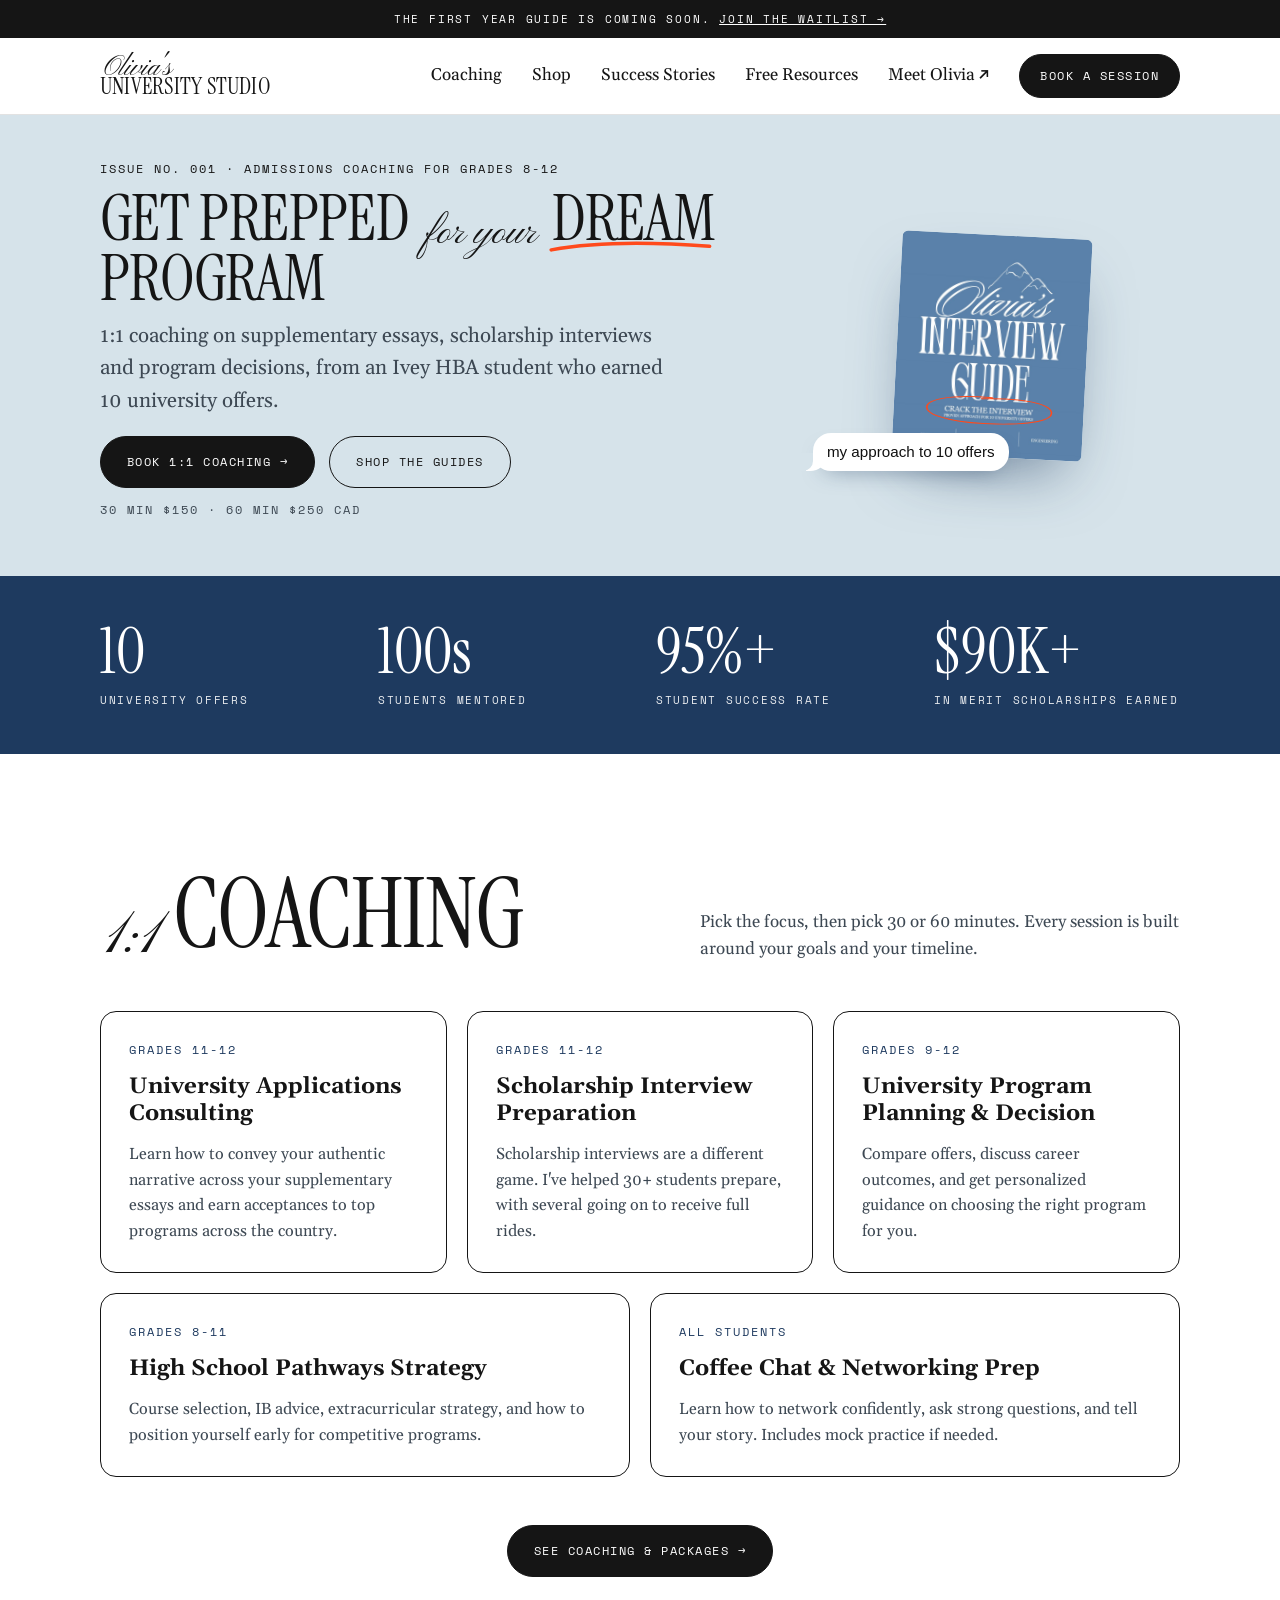
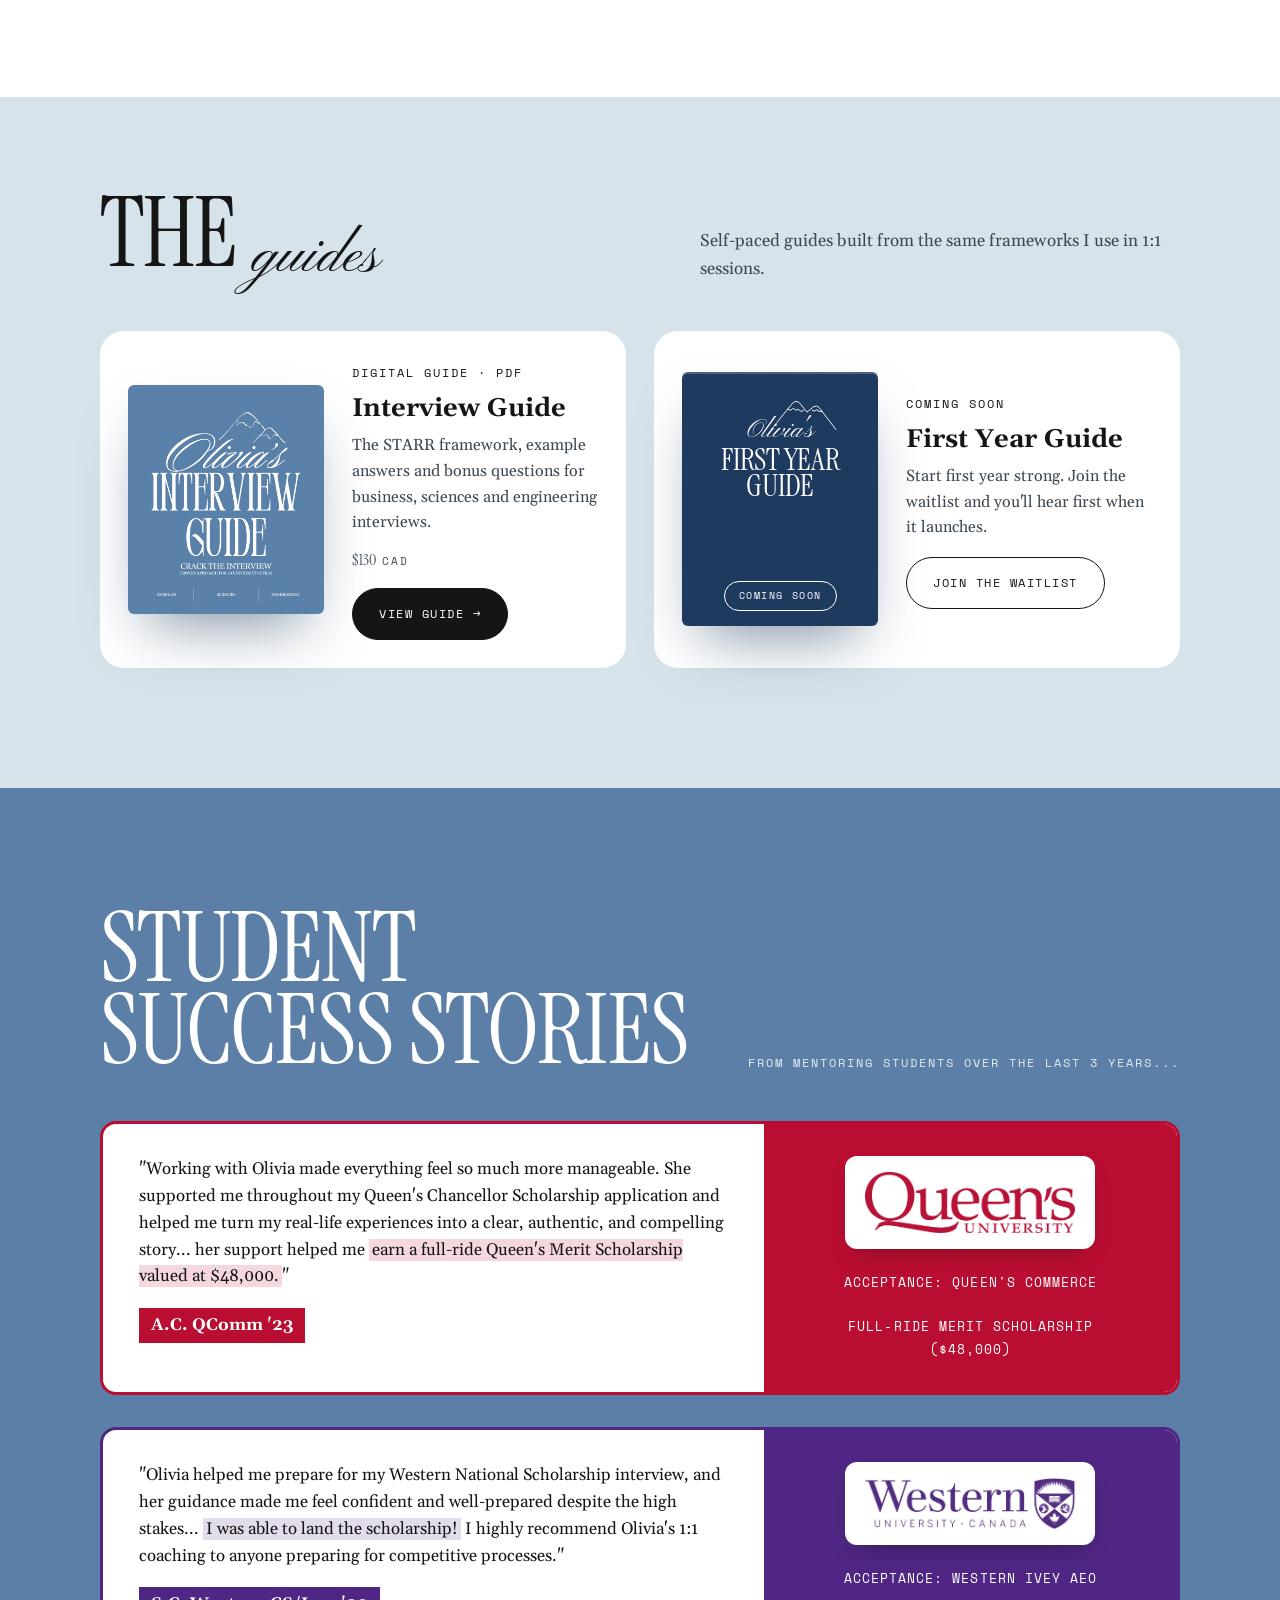
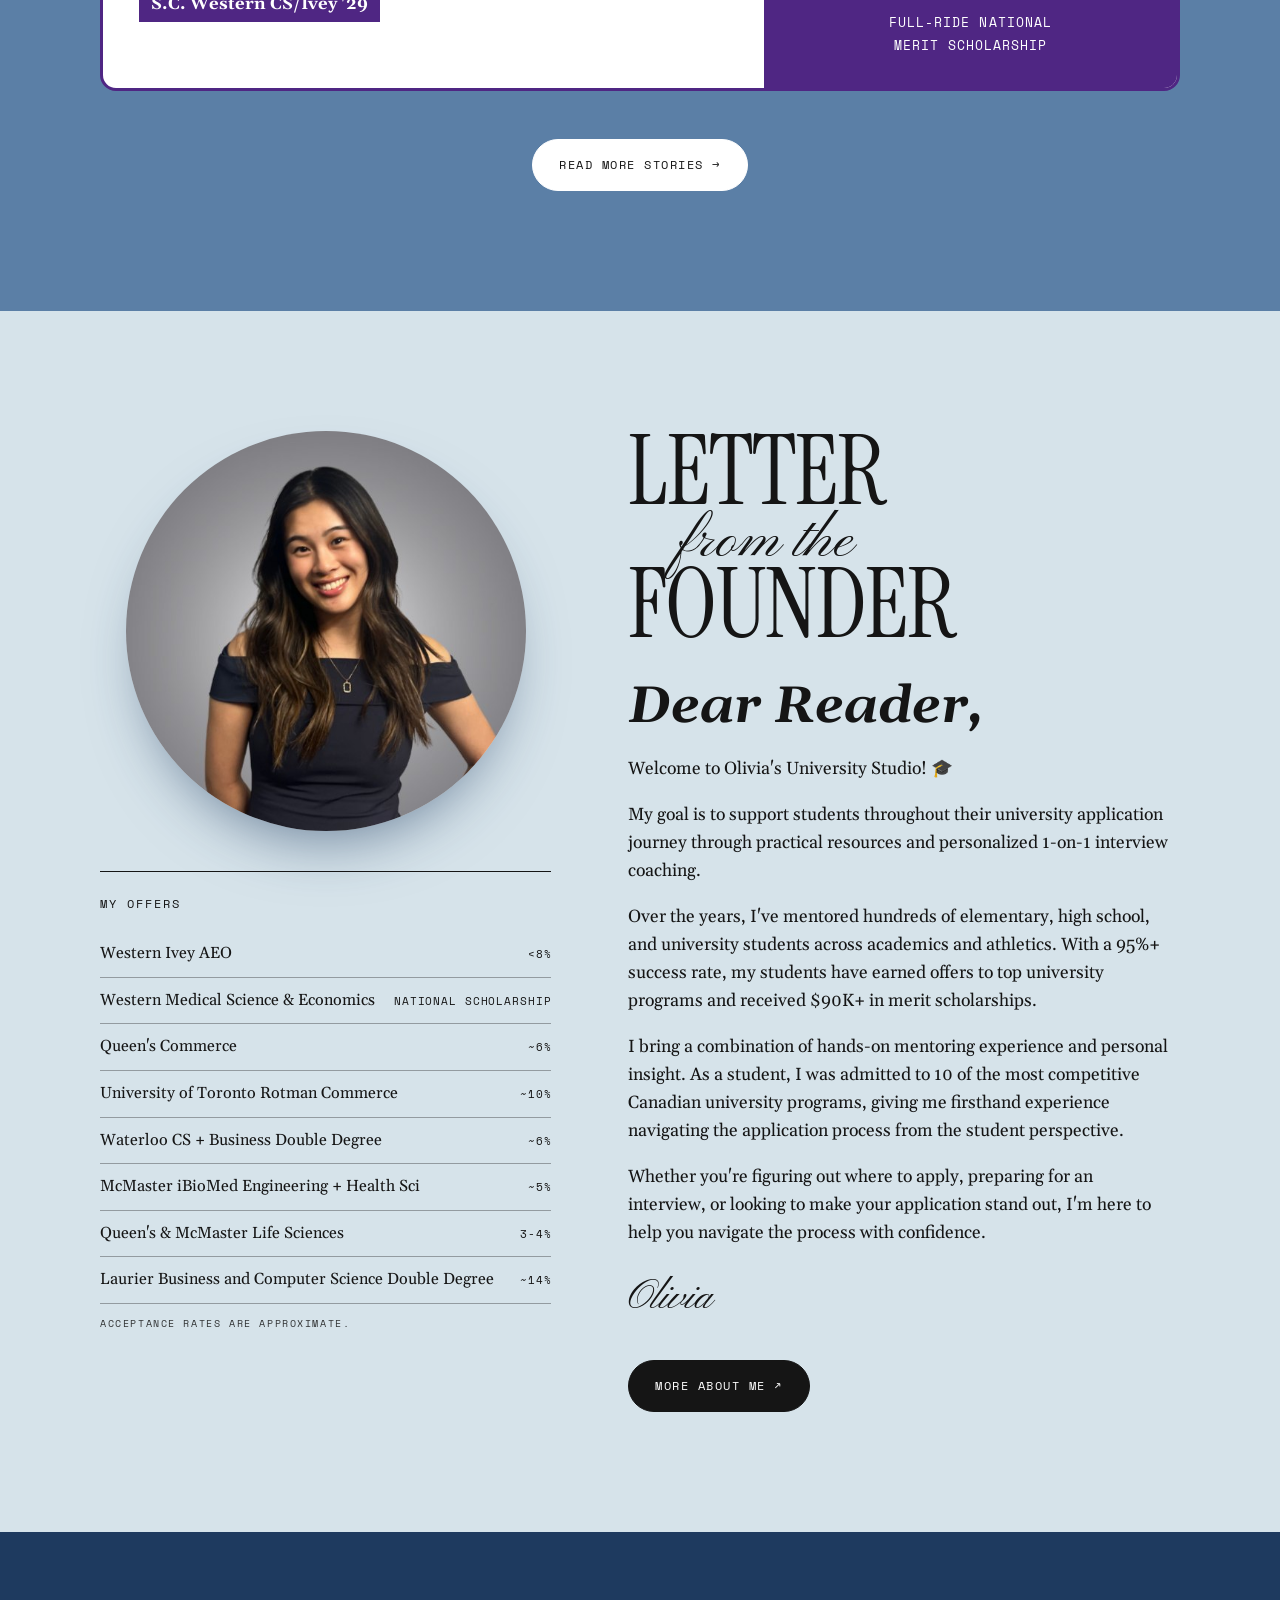
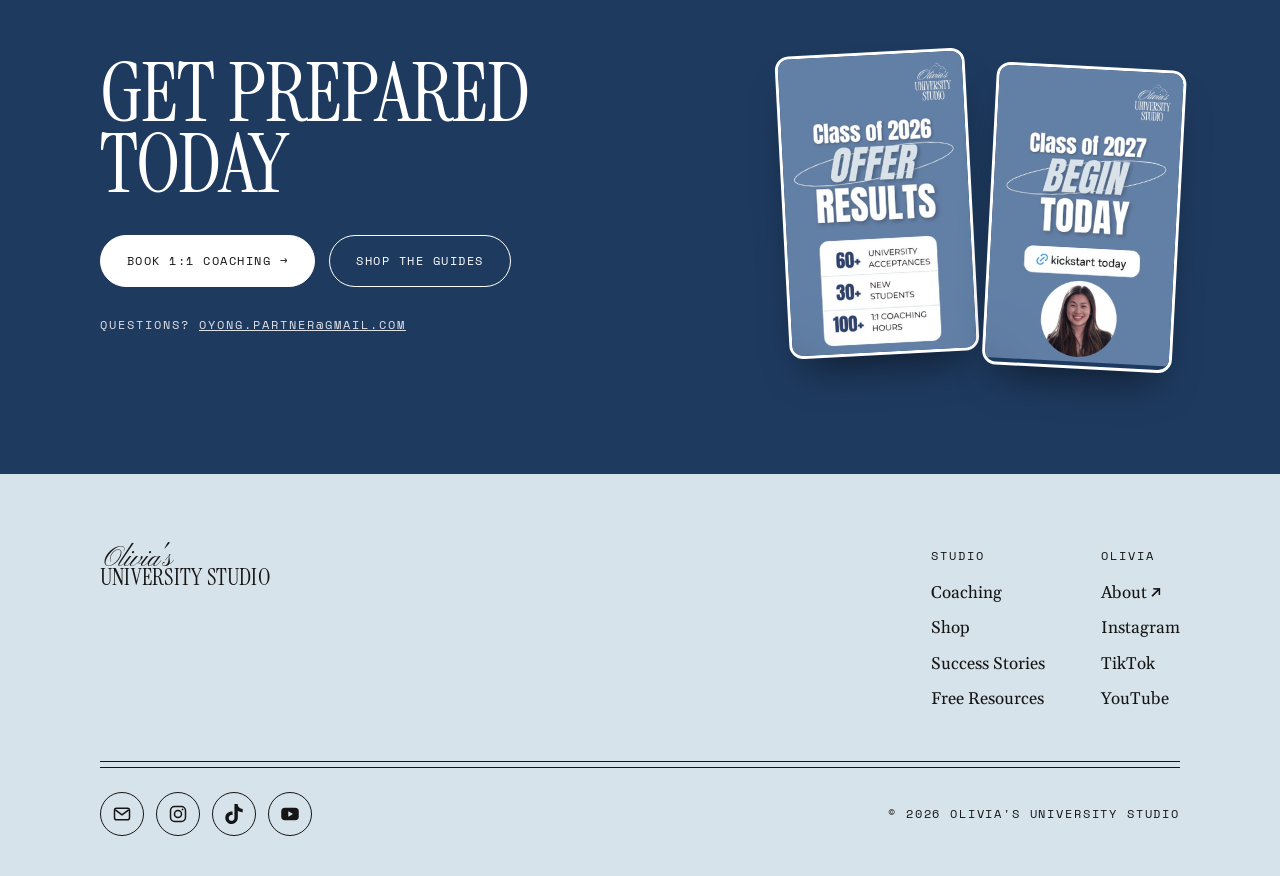
==== commit 2d291491: "Get prepared today, with class of 2026 and 2027 promo cards Co-Authored-By: Claude Opus 5.5 <noreply" ====
--- a/index.html
+++ b/index.html
@@ -12,8 +12,8 @@
   <link rel="preconnect" href="https://fonts.googleapis.com">
   <link rel="preconnect" href="https://fonts.gstatic.com" crossorigin>
   <link href="https://fonts.googleapis.com/css2?family=Instrument+Serif:ital@0;1&family=Pinyon+Script&family=Gelasio:ital,wght@0,400;0,600;0,700;1,400;1,700&family=Space+Mono:wght@400;700&display=swap" rel="stylesheet">
-  <link rel="stylesheet" href="assets/brand.css?v=202610042222">
-  <link rel="stylesheet" href="assets/site.css?v=202610042222">
+  <link rel="stylesheet" href="assets/brand.css?v=202610042224">
+  <link rel="stylesheet" href="assets/site.css?v=202610042224">
 </head>
 <body>
   <div class="announce mono">The First Year Guide is coming soon. <a data-link="waitlist" href="https://forms.gle/zMGZJQcMr5tQE6yZ8">Join the waitlist &rarr;</a></div>
@@ -209,16 +209,22 @@
         </div>
       </div>
     </section>
-
-    <section class="section cta-band">
-      <div class="wrap">
-        <h2 class="display h-xl">Get prepped<br>today</h2>
-        <div class="btn-row">
-          <a class="btn btn-white" data-link="book30" href="https://calendly.com/oyong-work/30min">Book 1:1 coaching &rarr;</a>
-          <a class="btn btn-ghost-white" href="shop.html">Shop the guides</a>
-        </div>
-        <p class="mono">Questions? <a data-link="email" href="mailto:oyong.partner@gmail.com">oyong.partner@gmail.com</a></p>
-      </div>
+    <section class="section cta-band cta-split">
+      <div class="wrap cta-grid">
+        <div>
+          <h2 class="display h-xl">Get prepared<br>today</h2>
+          <div class="btn-row">
+            <a class="btn btn-white" data-link="book30" href="https://calendly.com/oyong-work/30min">Book 1:1 coaching &rarr;</a>
+            <a class="btn btn-ghost-white" href="shop.html">Shop the guides</a>
+          </div>
+          <p class="mono">Questions? <a data-link="email" href="mailto:oyong.partner@gmail.com">oyong.partner@gmail.com</a></p>
+        </div>
+        <div class="promo-cards">
+          <img class="promo" src="assets/promo-2026.jpg" alt="Class of 2026 offer results: 60+ university acceptances, 30+ new students, 100+ 1:1 coaching hours" width="520" height="838" loading="lazy">
+          <a class="promo" data-link="book30" href="https://calendly.com/oyong-work/30min" aria-label="Class of 2027: begin today, book a session"><img src="assets/promo-2027.jpg" alt="Class of 2027: begin today, kickstart today" width="520" height="827" loading="lazy"></a>
+        </div>
+      </div>
+    </section>
     </section>
   </main>
 
@@ -264,6 +270,6 @@
     </div>
   </footer>
 
-  <script src="assets/main.js?v=202610042222"></script>
+  <script src="assets/main.js?v=202610042224"></script>
 </body>
 </html>
--- a/assets/site.css
+++ b/assets/site.css
@@ -432,3 +432,17 @@
 .bubble::before { content: ""; position: absolute; bottom: 0; left: -7px; width: 20px; height: 18px; background: var(--white); border-bottom-right-radius: 16px 14px; }
 .bubble::after { content: ""; position: absolute; bottom: 0; left: -26px; width: 26px; height: 18px; background: var(--mist); border-bottom-right-radius: 10px; }
 @media (max-width: 960px) { .bubble { left: -24px; } }
+
+/* Home CTA with promo cards */
+.cta-split { text-align: left; }
+.cta-grid { display: grid; grid-template-columns: 1fr auto; gap: clamp(32px, 5vw, 72px); align-items: center; }
+.cta-split .btn-row { justify-content: flex-start; }
+.promo-cards { display: flex; gap: 18px; }
+.promo { display: block; width: 190px; border-radius: 14px; overflow: hidden; box-shadow: 0 24px 40px -18px rgba(0, 0, 0, 0.55); border: 3px solid var(--white); transition: transform 0.2s ease; }
+.promo img { display: block; width: 100%; height: auto; }
+img.promo { height: auto; }
+.promo-cards .promo:first-child { transform: rotate(-3deg); }
+.promo-cards .promo:last-child { transform: rotate(3deg) translateY(14px); }
+.promo-cards .promo:hover { transform: rotate(0) translateY(-4px); }
+@media (max-width: 960px) { .cta-grid { grid-template-columns: 1fr; } .promo-cards { justify-content: flex-start; } .promo { width: min(44vw, 190px); } }
+.cta-split h2 { font-size: clamp(3rem, 6.4vw, 6rem); }
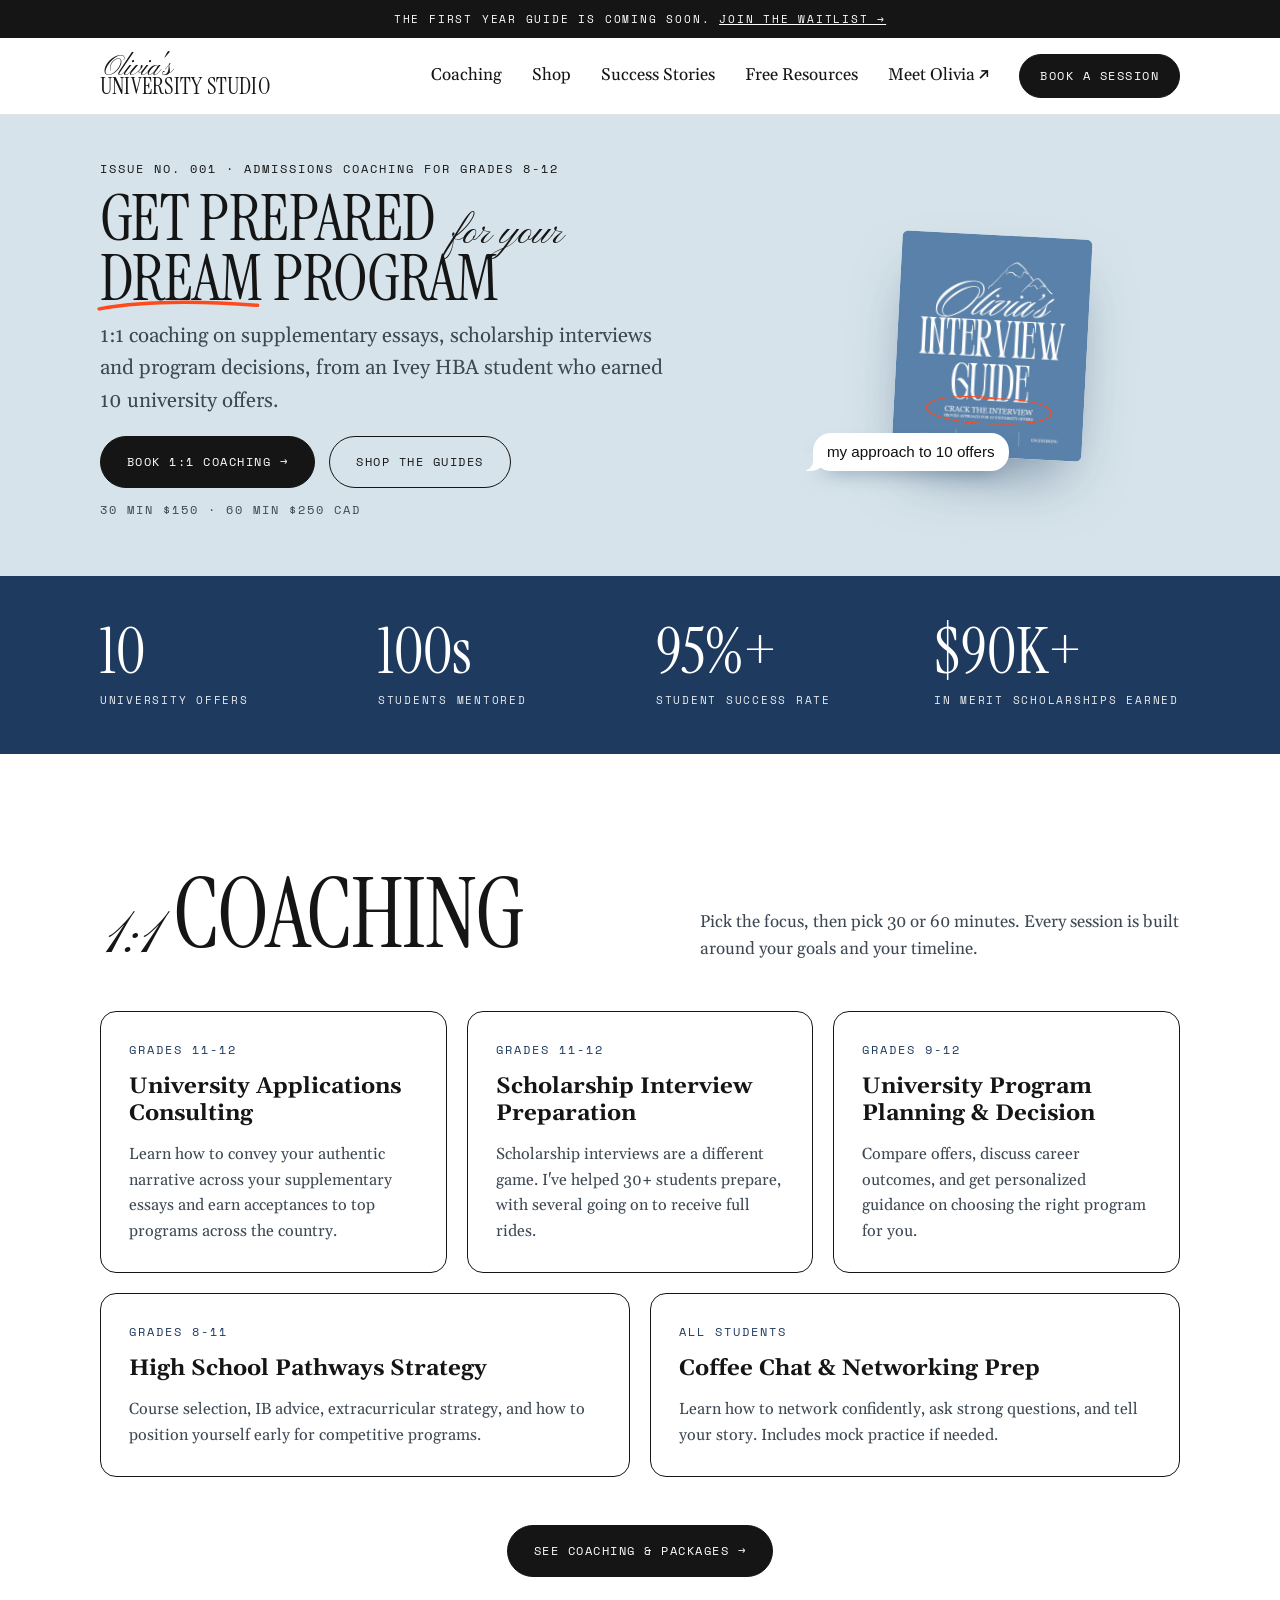
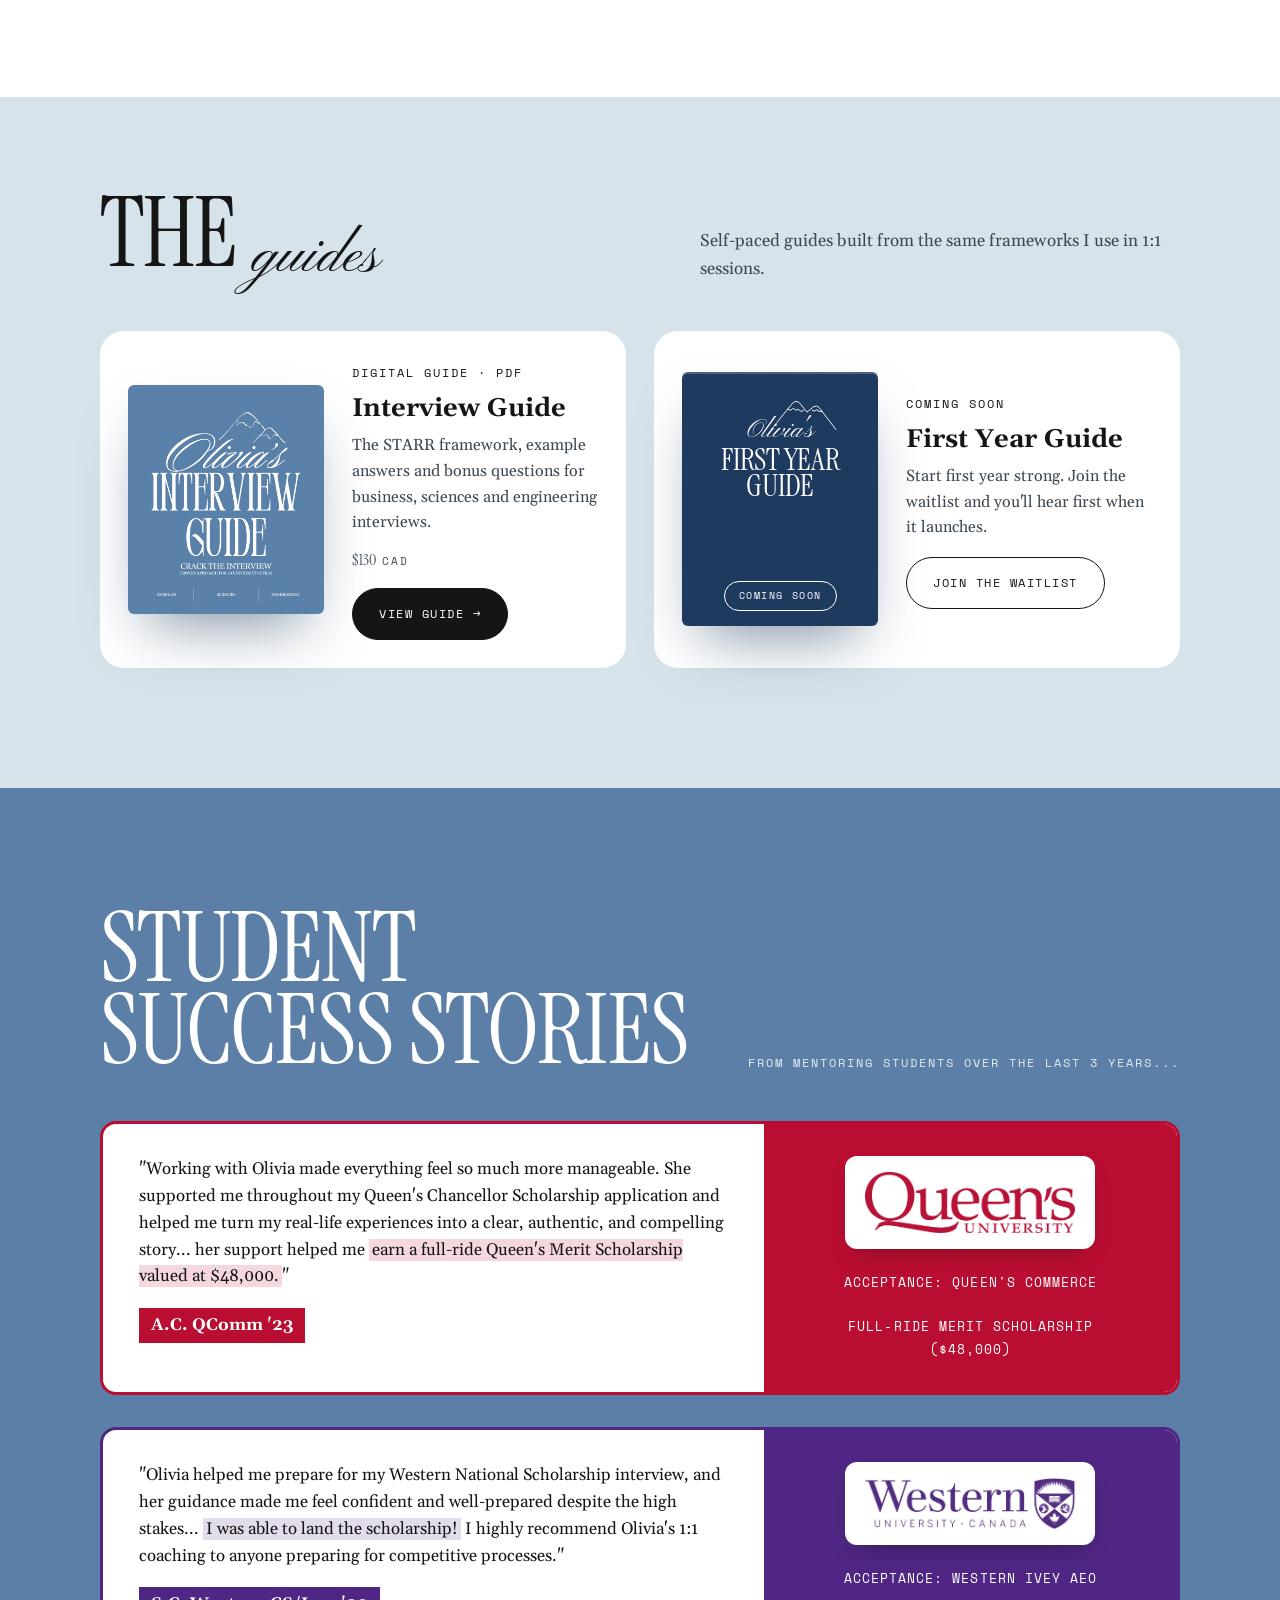
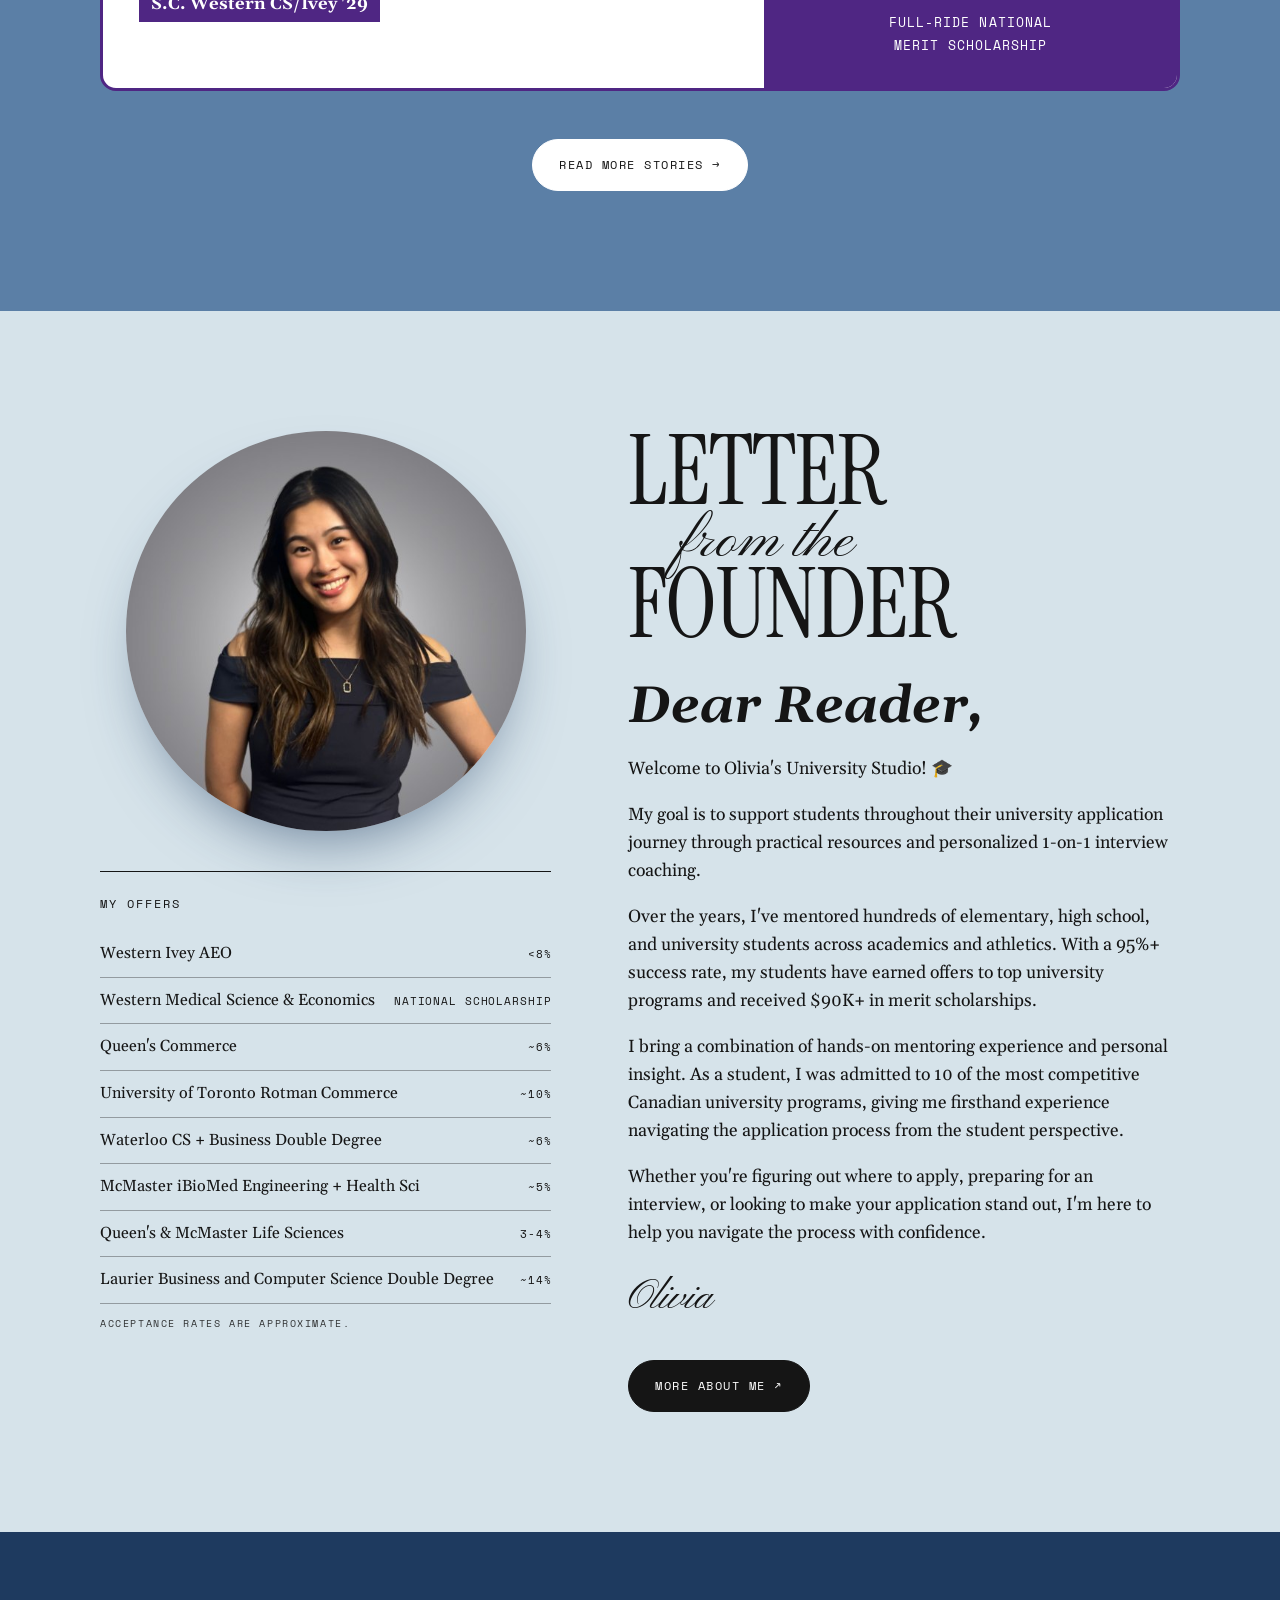
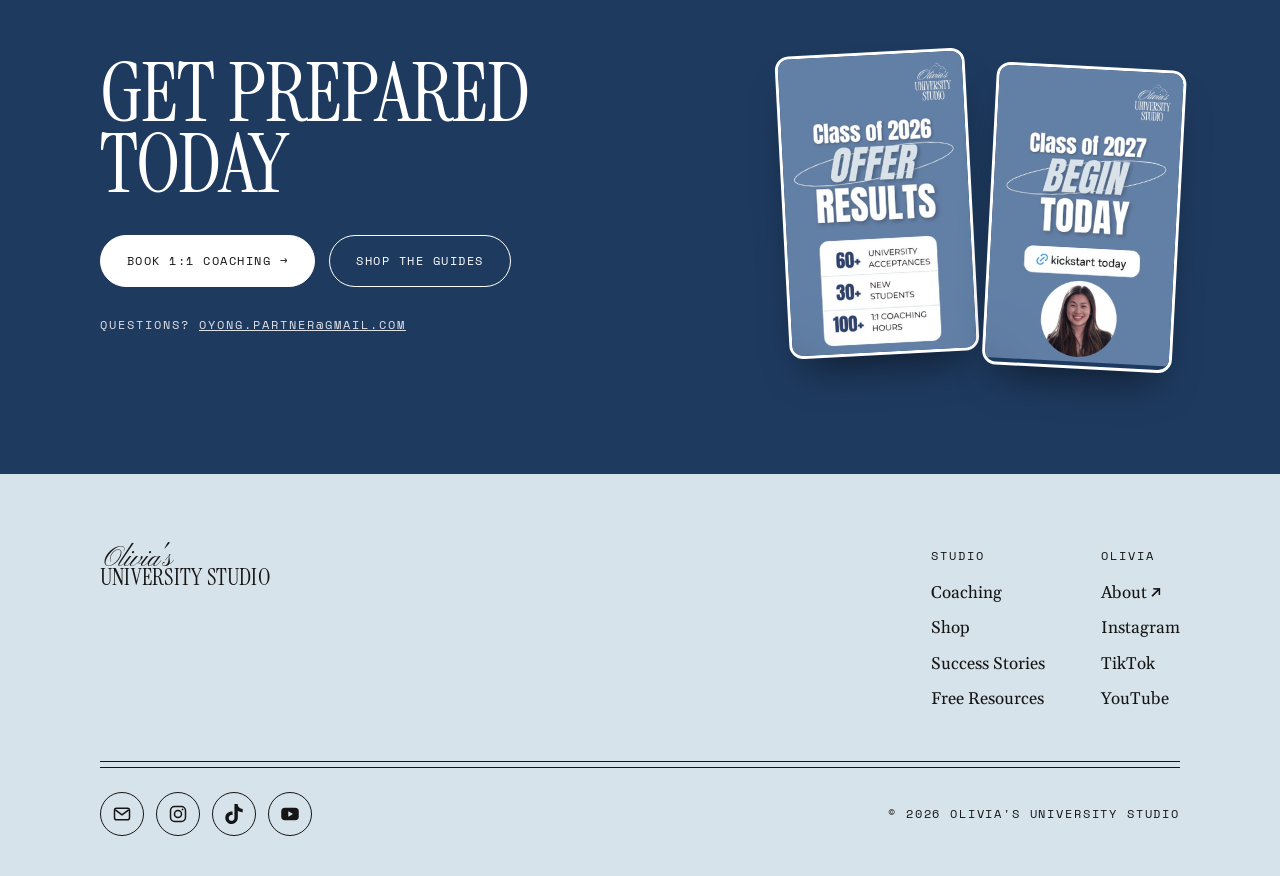
==== commit 58696cfe: "Hero: Get prepared for your dream program Co-Authored-By: Claude Opus 5.5 <noreply@anthropic.com>" ====
--- a/index.html
+++ b/index.html
@@ -42,7 +42,7 @@
         <div>
           <span class="mono eyebrow">Issue No. 001 &middot; Admissions coaching for grades 8-12</span>
           <h1 class="display h-xl">
-            <span>Get prepped</span>
+            <span>Get prepared</span>
             <span class="script">for your</span>
             <span><span class="underline-hand">dream<svg viewBox="0 0 200 20" preserveAspectRatio="none" aria-hidden="true"><path d="M3 14 C50 4 120 2 197 9" fill="none" stroke="currentColor" stroke-width="5" stroke-linecap="round"/></svg></span> program</span>
           </h1>
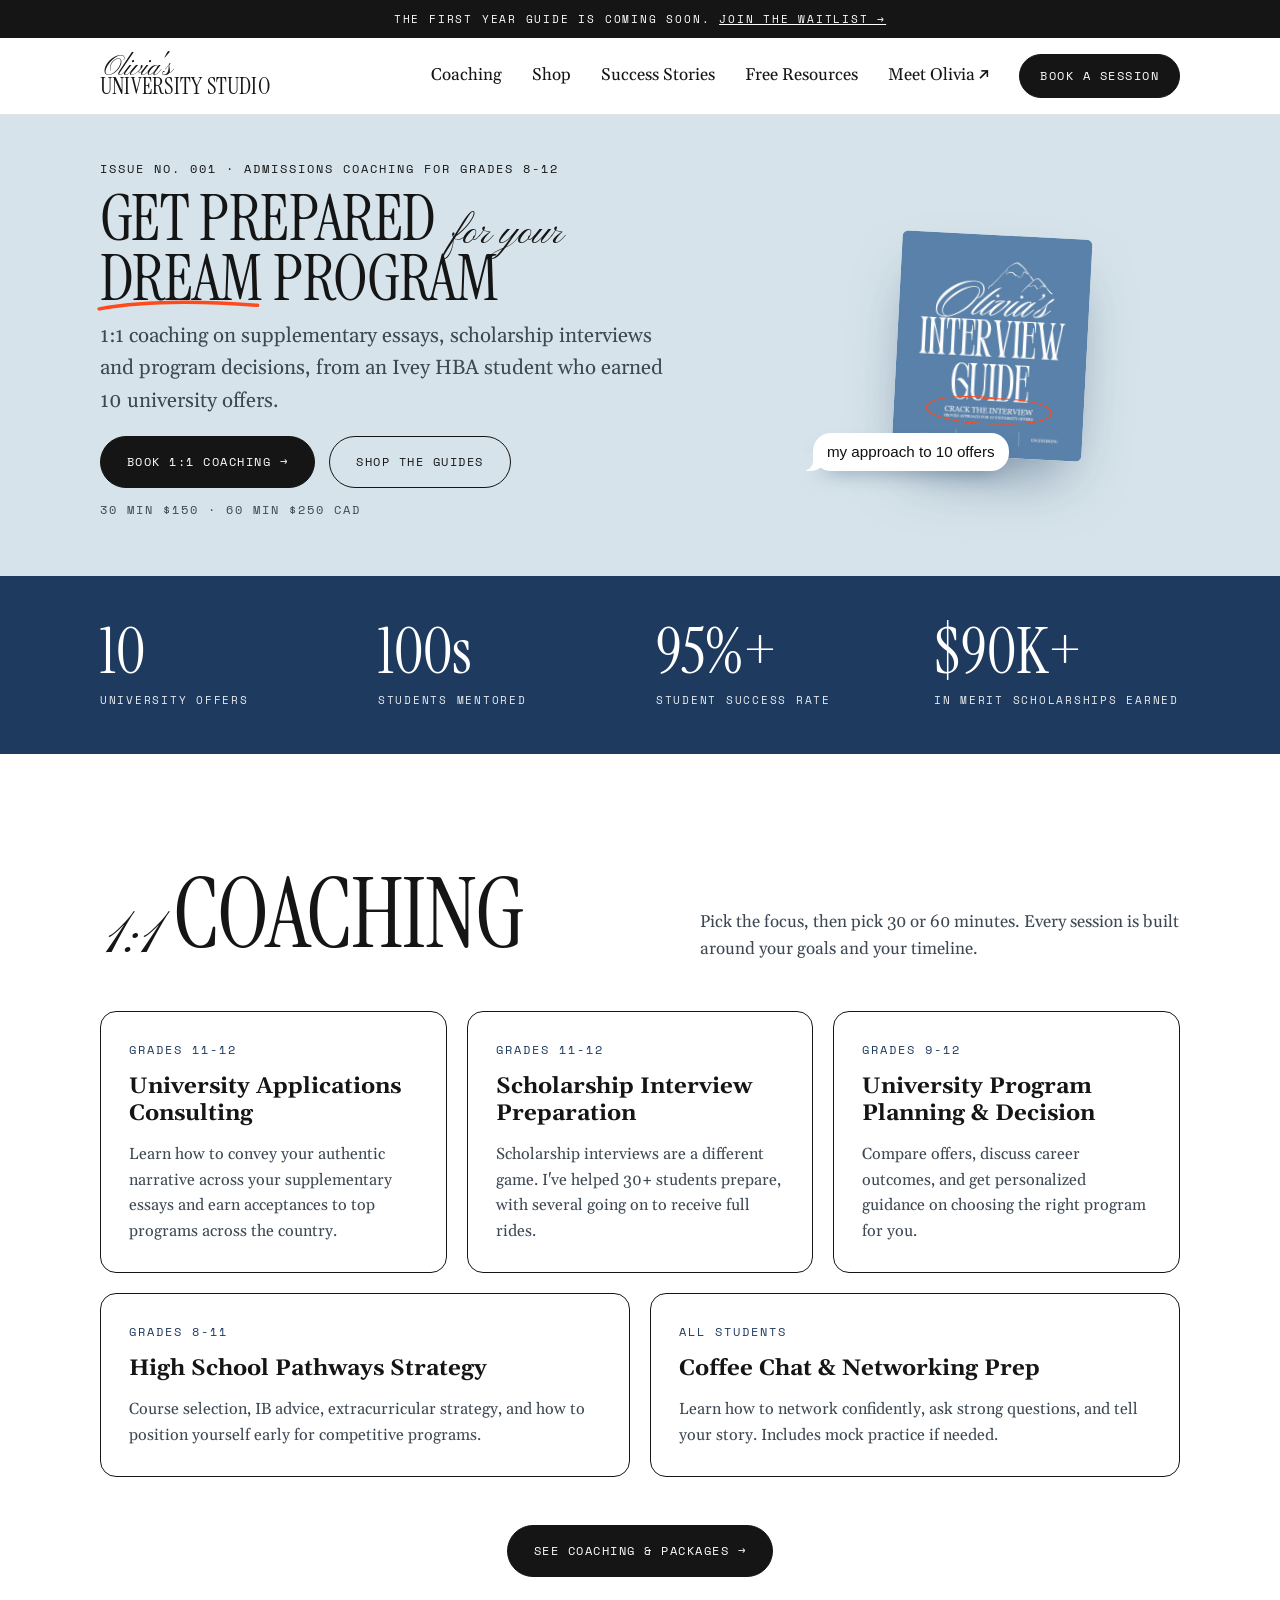
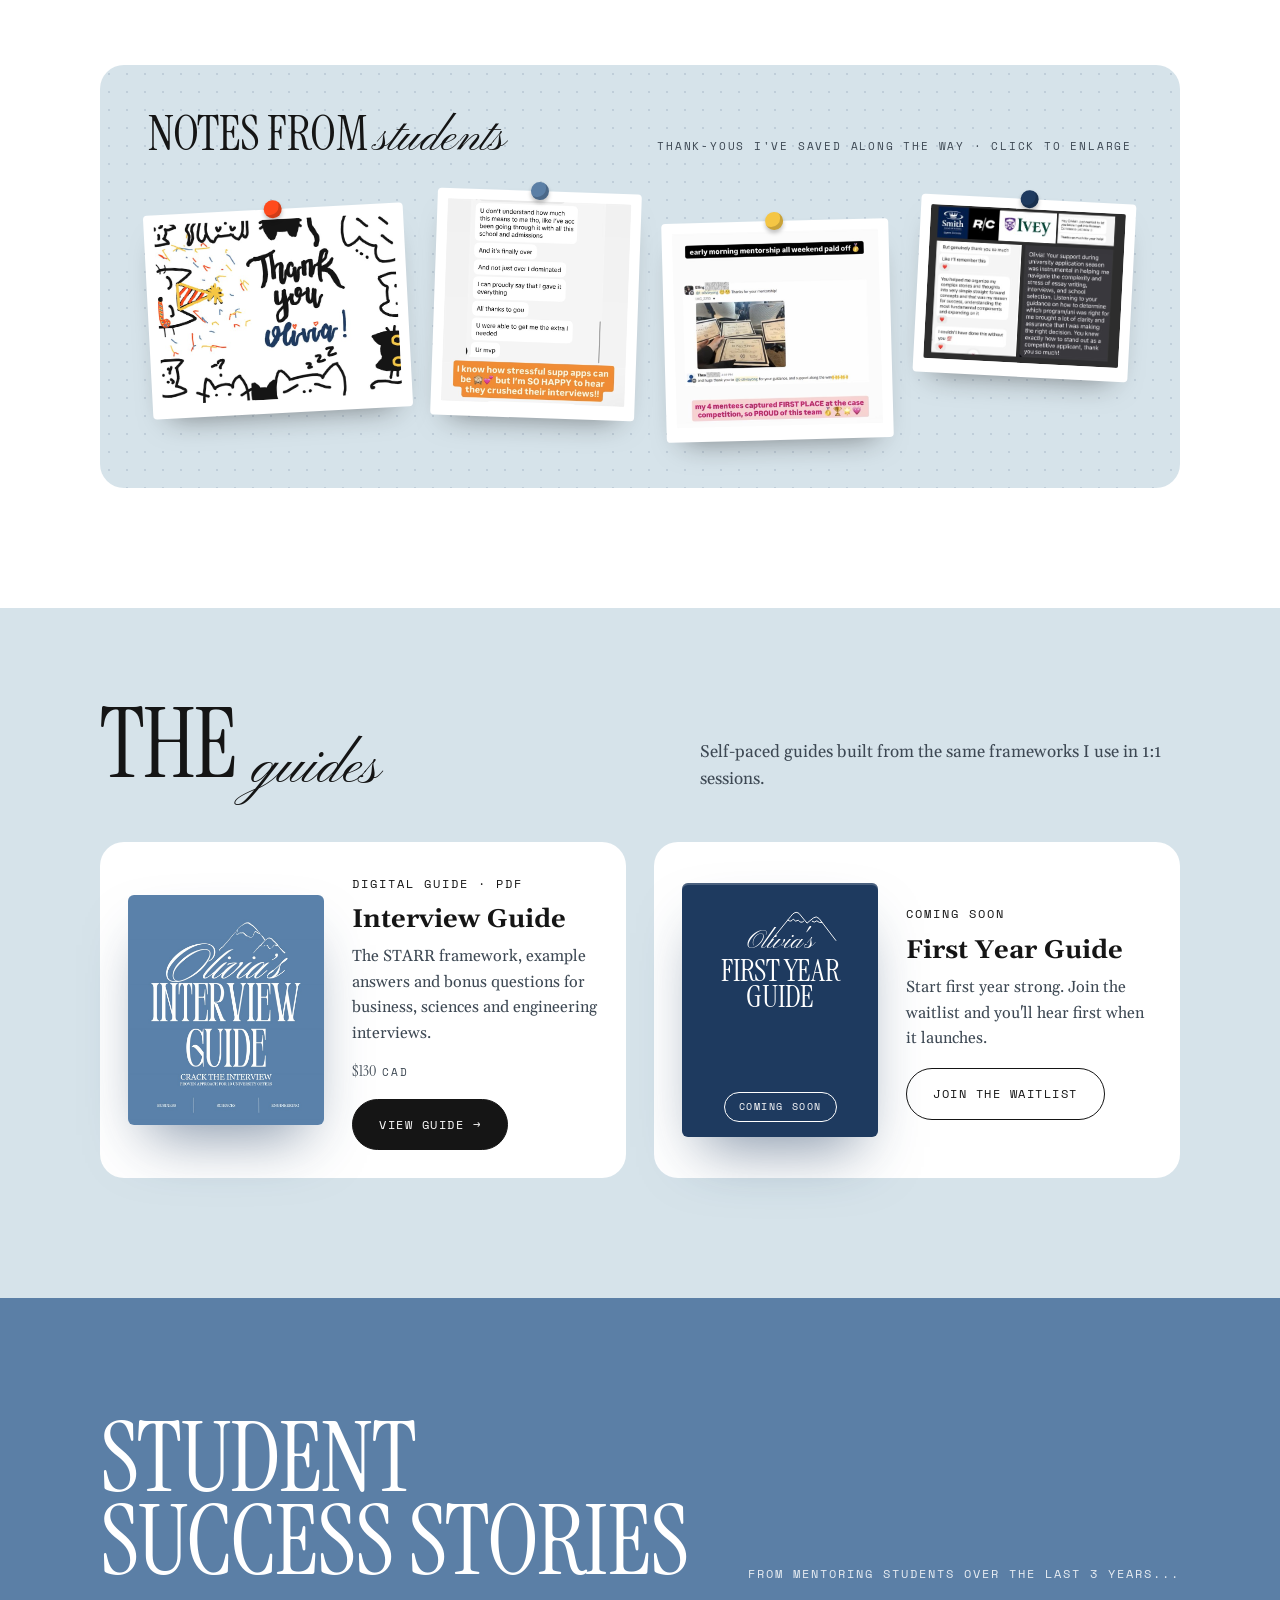
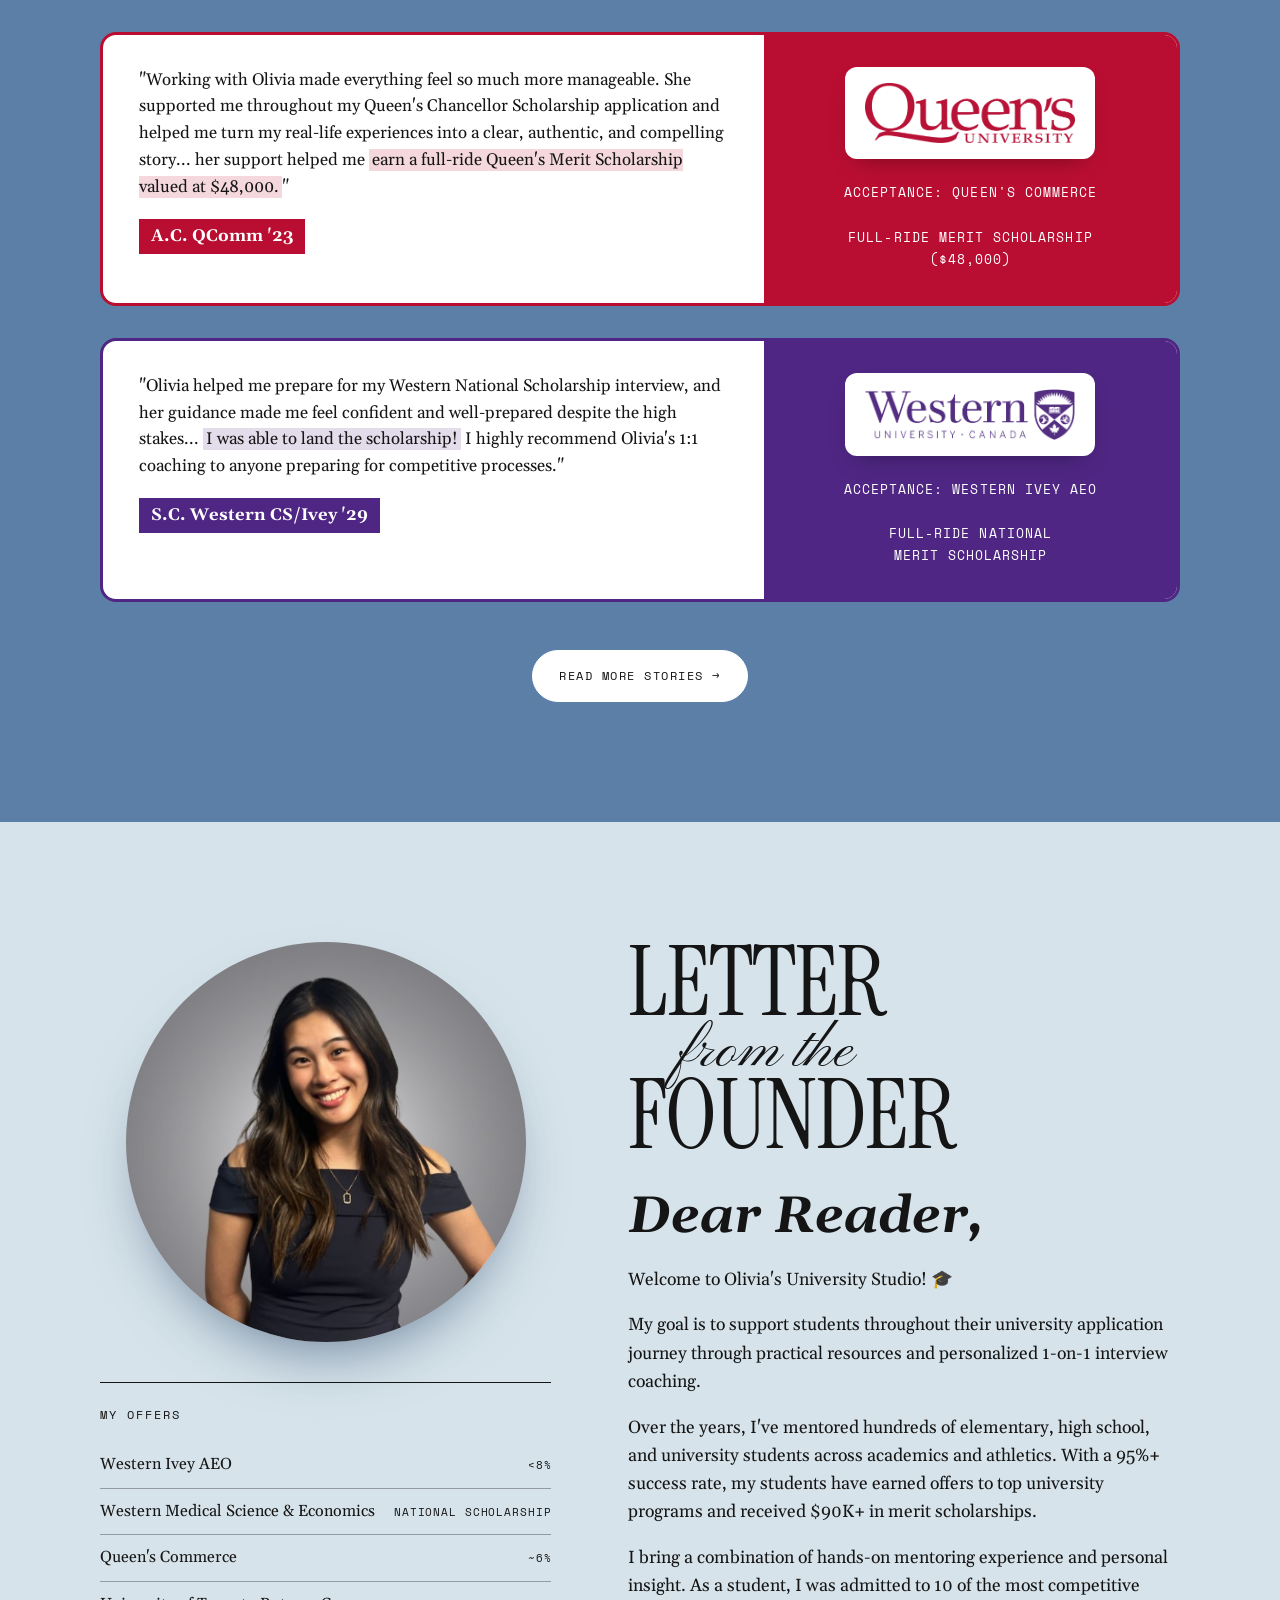
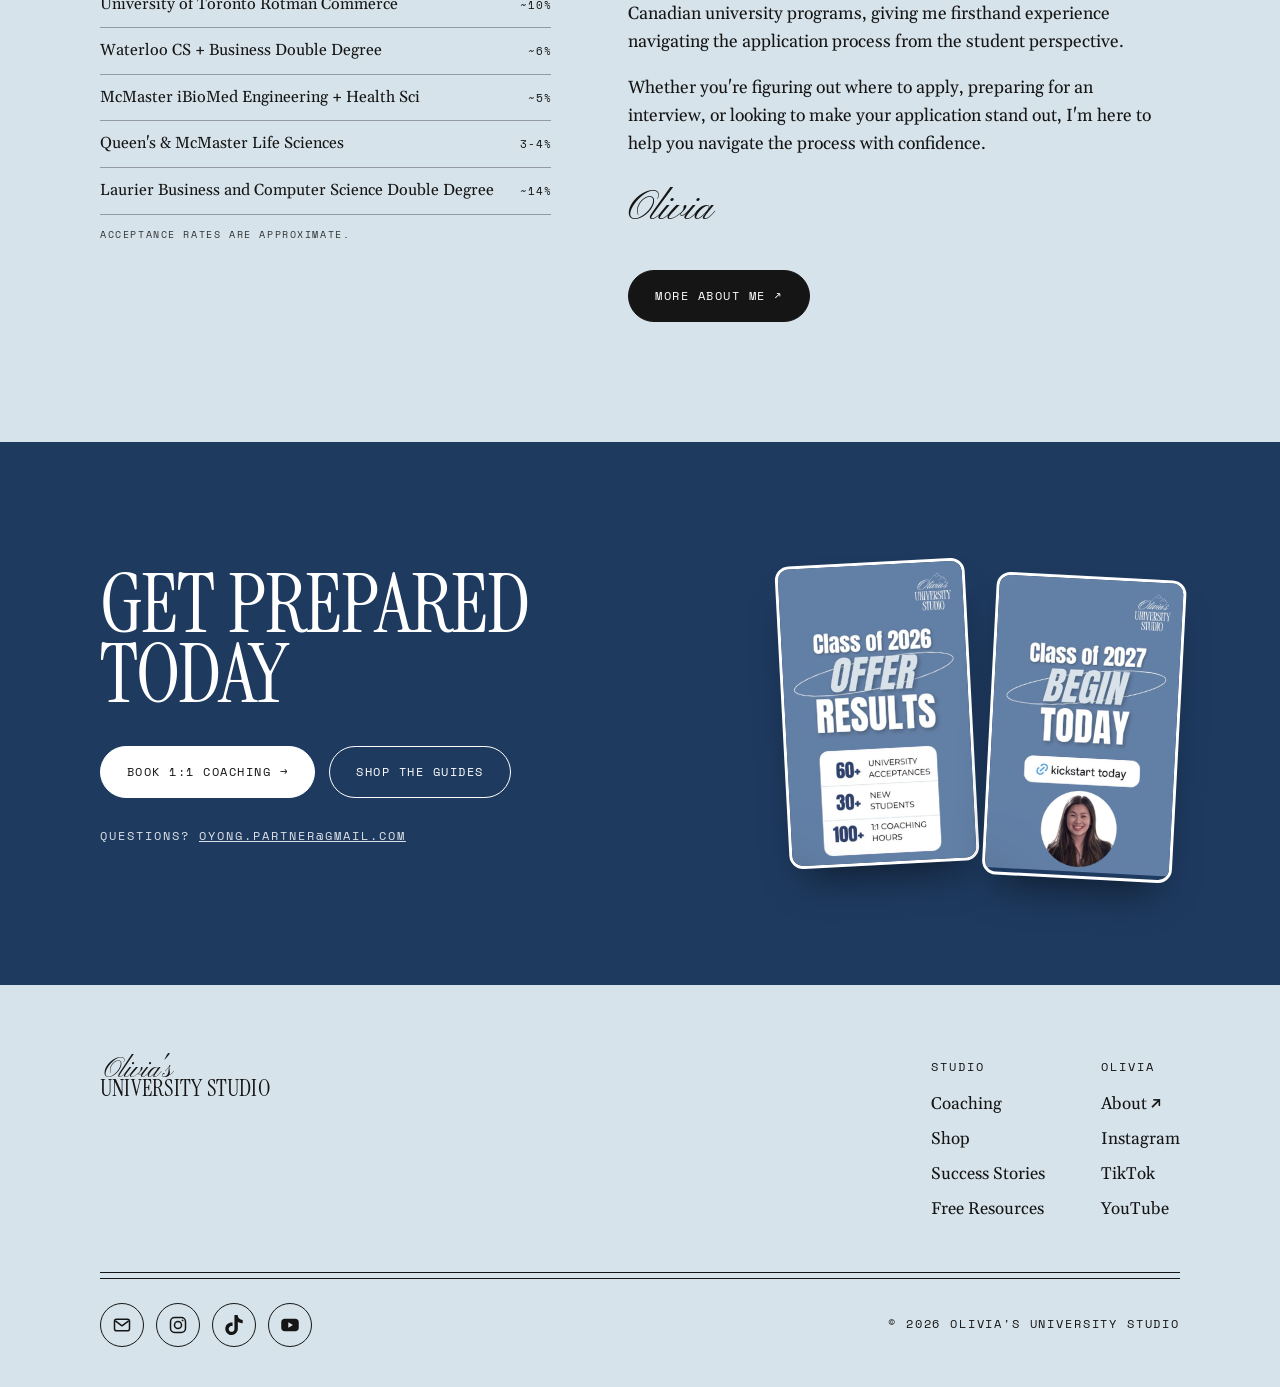
==== commit 4c5a2cbe: "Thank-you notes pinboard under 1:1 Coaching Co-Authored-By: Claude Opus 5.5 <noreply@anthropic.com>" ====
--- a/index.html
+++ b/index.html
@@ -12,8 +12,8 @@
   <link rel="preconnect" href="https://fonts.googleapis.com">
   <link rel="preconnect" href="https://fonts.gstatic.com" crossorigin>
   <link href="https://fonts.googleapis.com/css2?family=Instrument+Serif:ital@0;1&family=Pinyon+Script&family=Gelasio:ital,wght@0,400;0,600;0,700;1,400;1,700&family=Space+Mono:wght@400;700&display=swap" rel="stylesheet">
-  <link rel="stylesheet" href="assets/brand.css?v=202610042224">
-  <link rel="stylesheet" href="assets/site.css?v=202610042224">
+  <link rel="stylesheet" href="assets/brand.css?v=202610042235">
+  <link rel="stylesheet" href="assets/site.css?v=202610042235">
 </head>
 <body>
   <div class="announce mono">The First Year Guide is coming soon. <a data-link="waitlist" href="https://forms.gle/zMGZJQcMr5tQE6yZ8">Join the waitlist &rarr;</a></div>
@@ -107,6 +107,19 @@
           </article>
         </div>
         <div class="center-cta"><a class="btn btn-dark" href="coaching.html">See coaching &amp; packages &rarr;</a></div>
+
+        <div class="pinboard reveal">
+          <div class="pinboard-head">
+            <h3 class="display">Notes from <span class="script">students</span></h3>
+            <span class="mono">Thank-yous I've saved along the way</span>
+          </div>
+          <div class="pins">
+            <a class="pin" href="assets/notes/note-drawing.jpg" target="_blank" rel="noopener" title="Click to enlarge"><img src="assets/notes/note-drawing.jpg" alt="A hand-drawn thank you card with cats and confetti that says Thank you Olivia!" width="700" height="525" loading="lazy"></a>
+            <a class="pin" href="assets/notes/note-dominated.jpg" target="_blank" rel="noopener" title="Click to enlarge"><img src="assets/notes/note-dominated.jpg" alt="Messages from a student: it's finally over, and not just over, I dominated. All thanks to you. Ur mvp" width="700" height="773" loading="lazy"></a>
+            <a class="pin" href="assets/notes/note-case-comp.jpg" target="_blank" rel="noopener" title="Click to enlarge"><img src="assets/notes/note-case-comp.jpg" alt="Four mentees thank Olivia after winning first place at a case competition" width="700" height="660" loading="lazy"></a>
+            <a class="pin" href="assets/notes/note-messages.jpg" target="_blank" rel="noopener" title="Click to enlarge"><img src="assets/notes/note-messages.jpg" alt="Thank you messages from students accepted to Smith, Rotman Commerce and Ivey" width="475" height="374" loading="lazy"></a>
+          </div>
+        </div>
       </div>
     </section>
 
@@ -270,6 +283,6 @@
     </div>
   </footer>
 
-  <script src="assets/main.js?v=202610042224"></script>
+  <script src="assets/main.js?v=202610042235"></script>
 </body>
 </html>
--- a/assets/site.css
+++ b/assets/site.css
@@ -446,3 +446,24 @@
 .promo-cards .promo:hover { transform: rotate(0) translateY(-4px); }
 @media (max-width: 960px) { .cta-grid { grid-template-columns: 1fr; } .promo-cards { justify-content: flex-start; } .promo { width: min(44vw, 190px); } }
 .cta-split h2 { font-size: clamp(3rem, 6.4vw, 6rem); }
+
+/* Thank-you notes pinboard */
+.pinboard { margin-top: clamp(56px, 8vw, 88px); background: var(--mist); border-radius: calc(var(--radius) + 8px); padding: clamp(28px, 4vw, 48px); background-image: radial-gradient(rgba(30, 58, 95, 0.12) 1.2px, transparent 1.2px); background-size: 18px 18px; }
+.pinboard-head { display: flex; flex-wrap: wrap; justify-content: space-between; align-items: baseline; gap: 8px 24px; margin-bottom: 28px; }
+.pinboard-head h3 { font-size: clamp(2rem, 4vw, 3rem); }
+.pinboard-head .mono { color: var(--ink-soft); font-size: 0.7rem; }
+.pins { display: grid; grid-template-columns: 1.15fr 0.9fr 1fr 0.95fr; gap: 26px; align-items: start; }
+.pin { position: relative; margin: 0; background: var(--white); padding: 10px 10px 14px; border-radius: 4px; box-shadow: 0 16px 30px -18px rgba(21, 21, 21, 0.55); transition: transform 0.2s ease; }
+.pin::before { content: ""; position: absolute; top: -9px; left: 50%; width: 18px; height: 18px; margin-left: -9px; border-radius: 50%; background: var(--accent); box-shadow: inset -3px -3px 0 rgba(0, 0, 0, 0.18), 0 3px 4px rgba(0, 0, 0, 0.25); }
+.pin img { display: block; width: 100%; height: auto; border-radius: 2px; }
+.pin:nth-child(1) { transform: rotate(-3deg); margin-top: 18px; }
+.pin:nth-child(2) { transform: rotate(2deg); }
+.pin:nth-child(2)::before { background: var(--steel); }
+.pin:nth-child(3) { transform: rotate(-1.5deg); margin-top: 30px; }
+.pin:nth-child(3)::before { background: #f5c644; }
+.pin:nth-child(4) { transform: rotate(3deg); margin-top: 8px; }
+.pin:nth-child(4)::before { background: var(--navy); }
+.pin:hover { transform: rotate(0) scale(1.03); z-index: 2; }
+@media (max-width: 960px) { .pins { grid-template-columns: 1fr 1fr; } }
+@media (max-width: 560px) { .pins { grid-template-columns: 1fr; max-width: 360px; margin: 0 auto; } }
+.pin { display: block; } .pinboard-head .mono::after { content: " · click to enlarge"; }
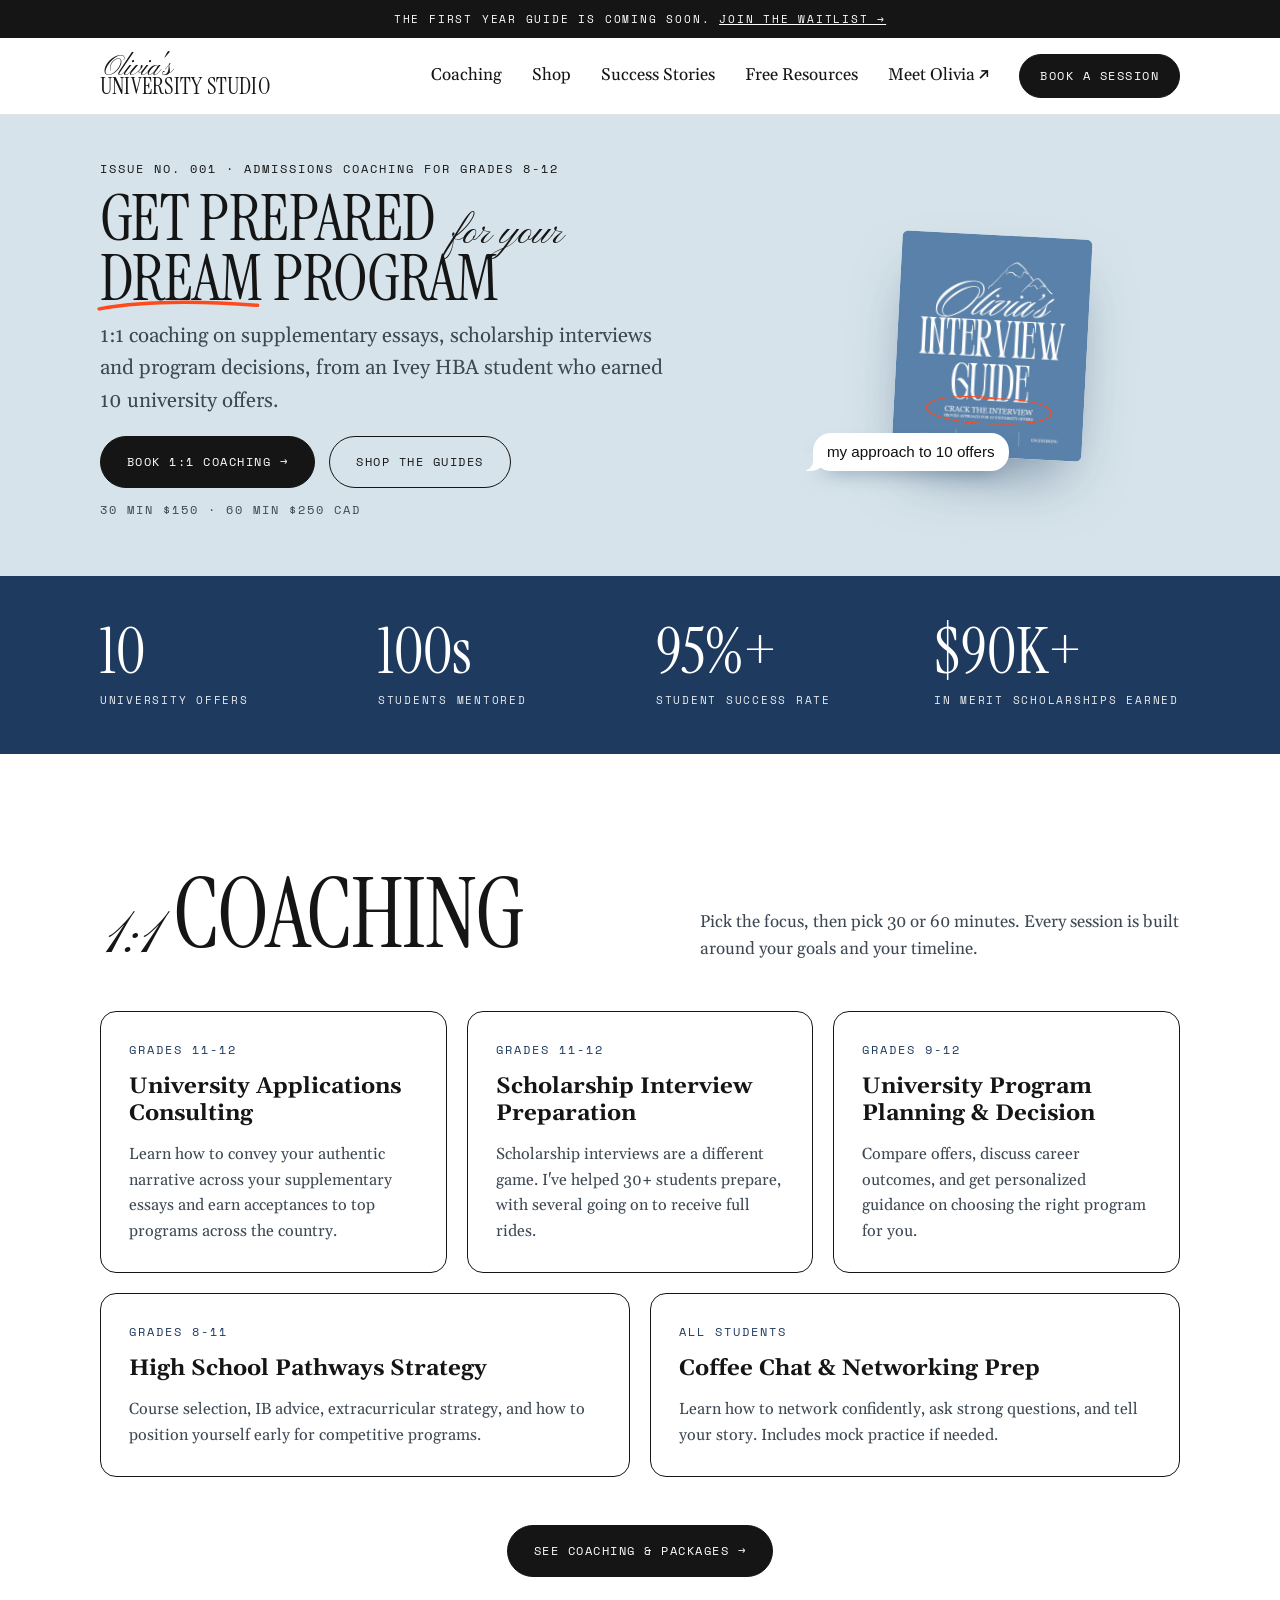
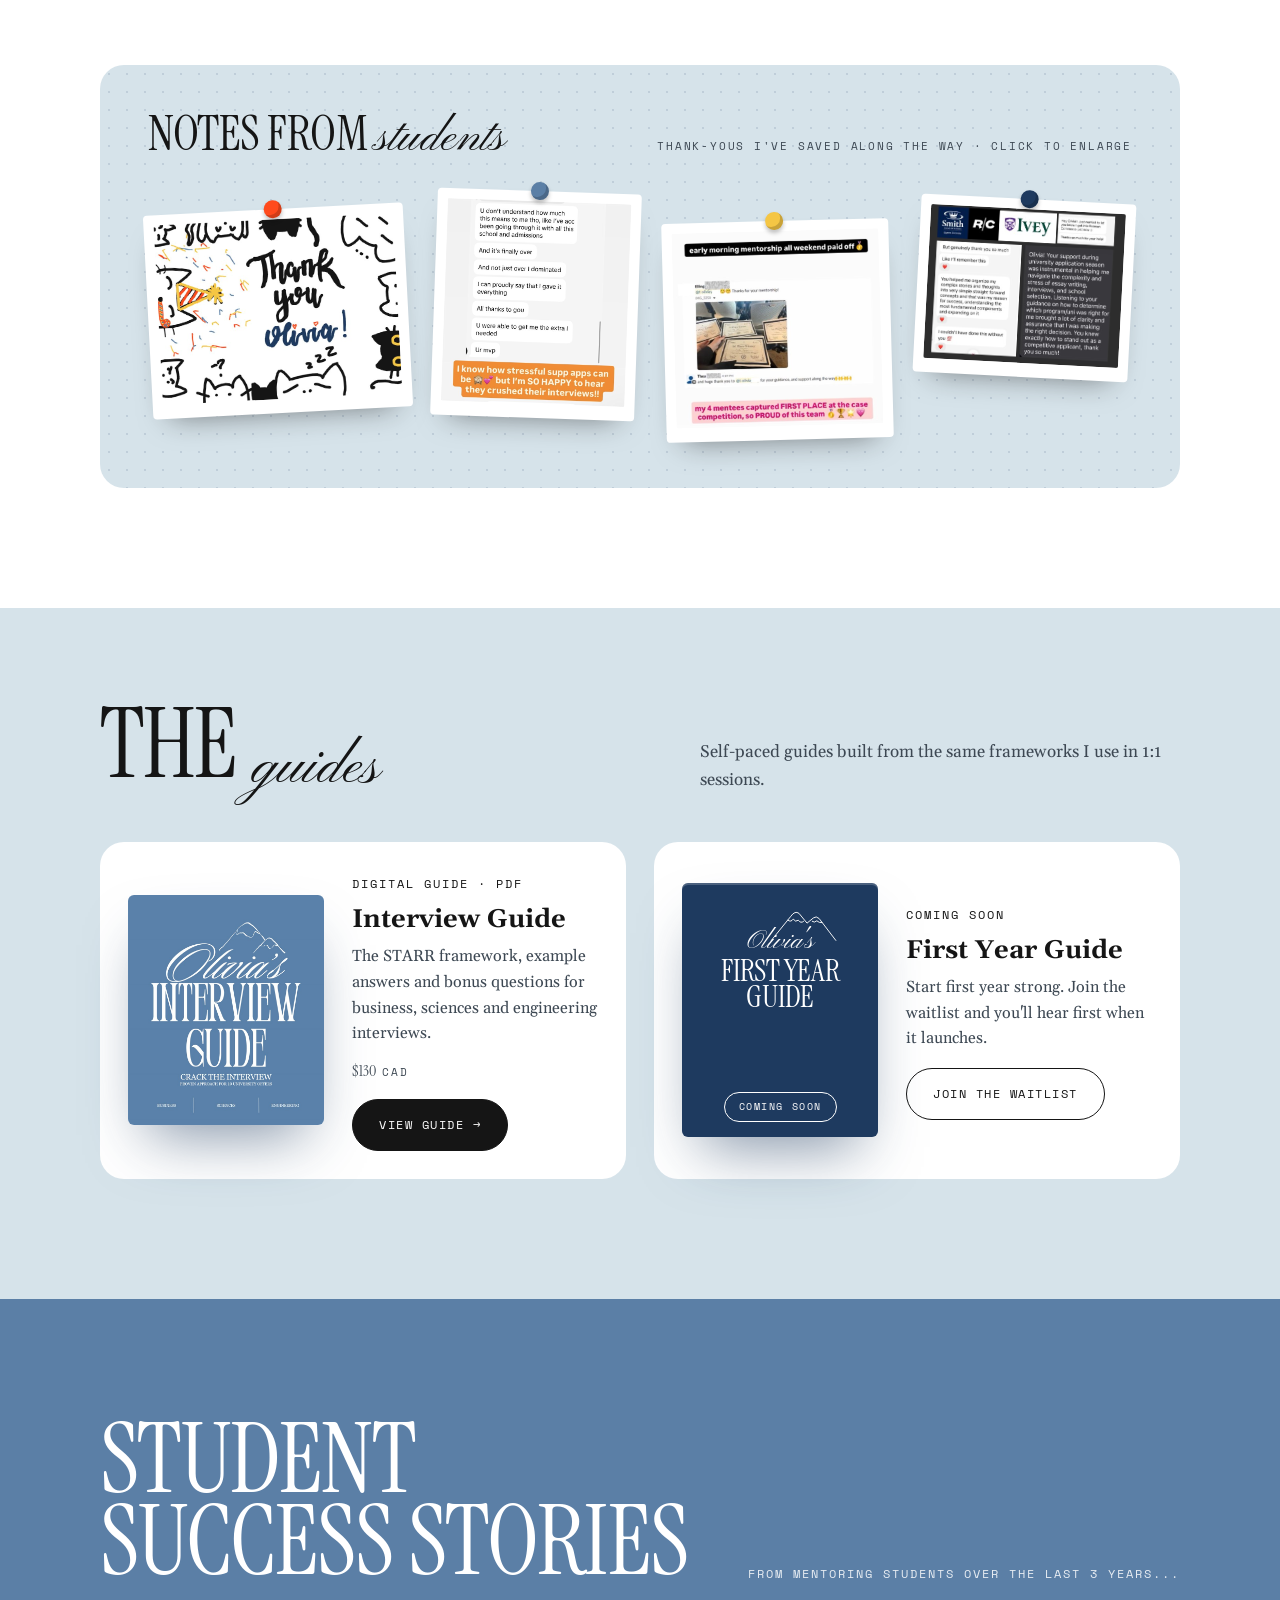
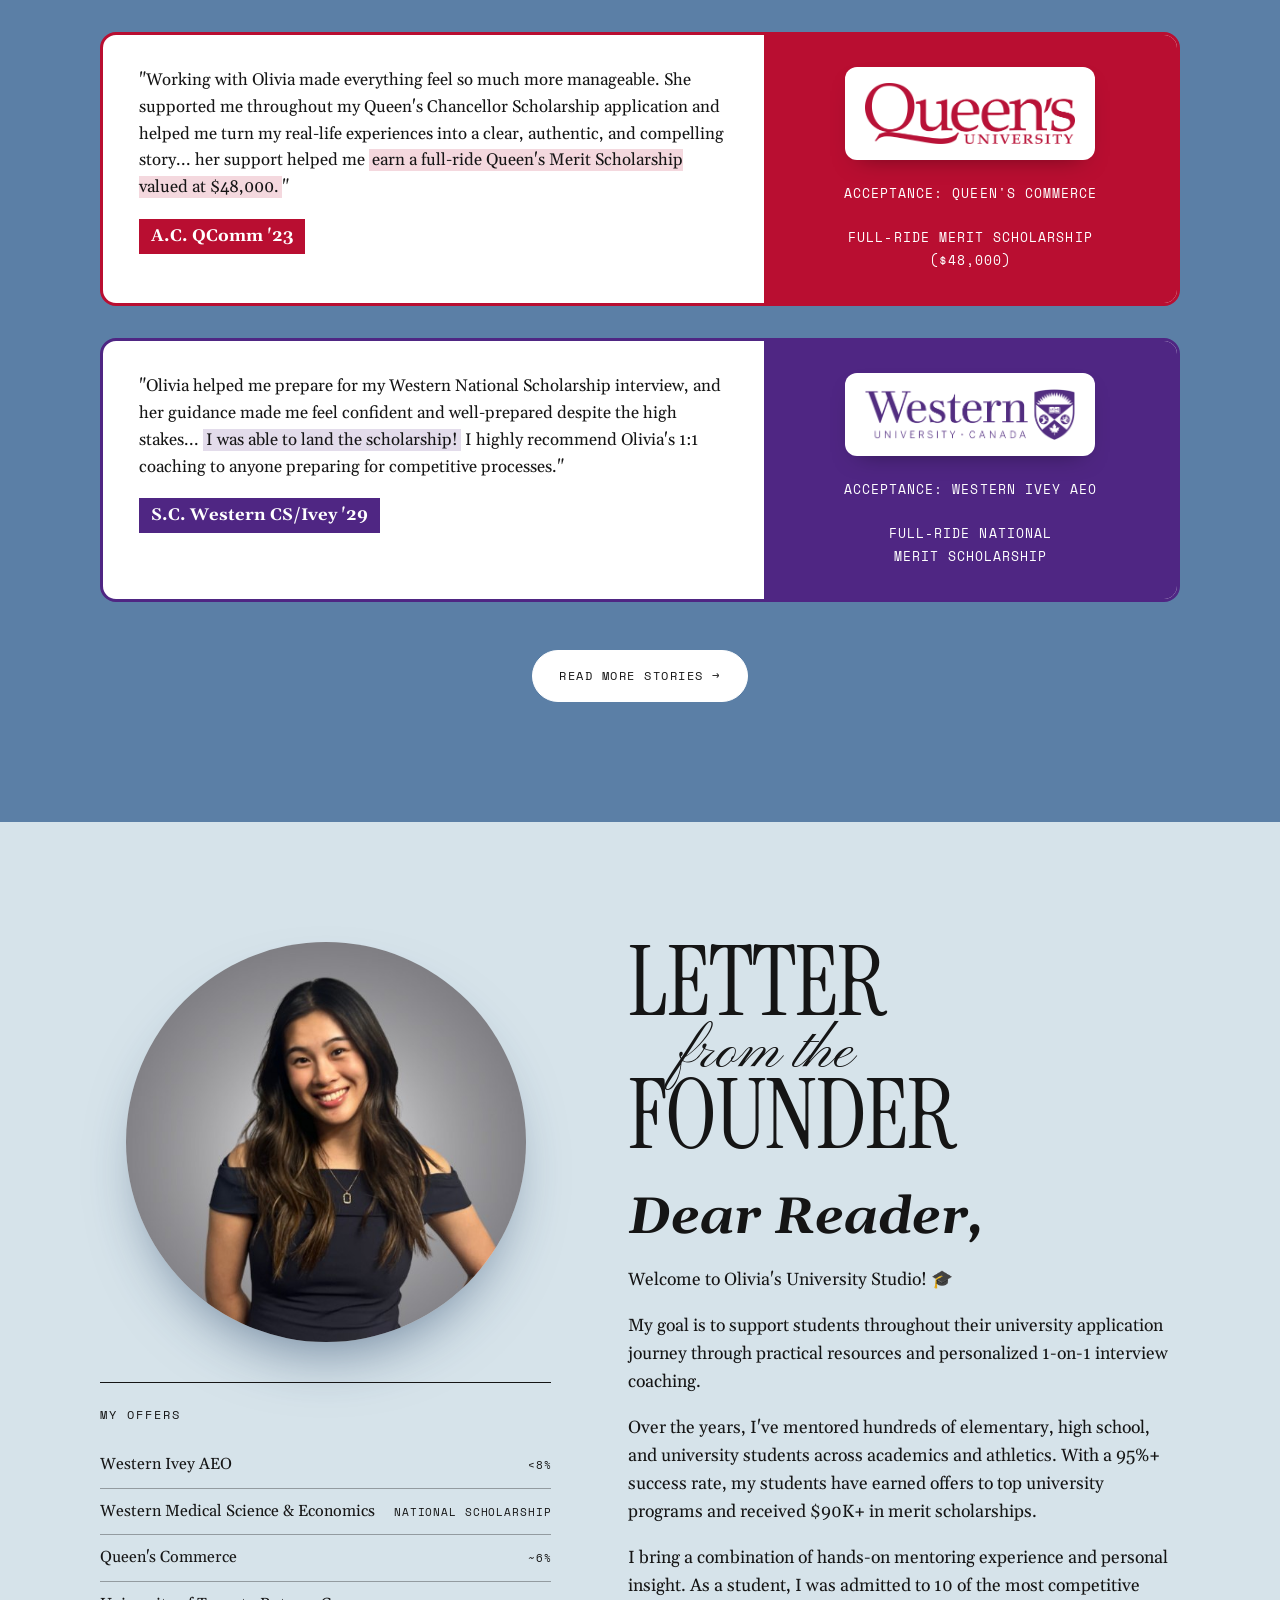
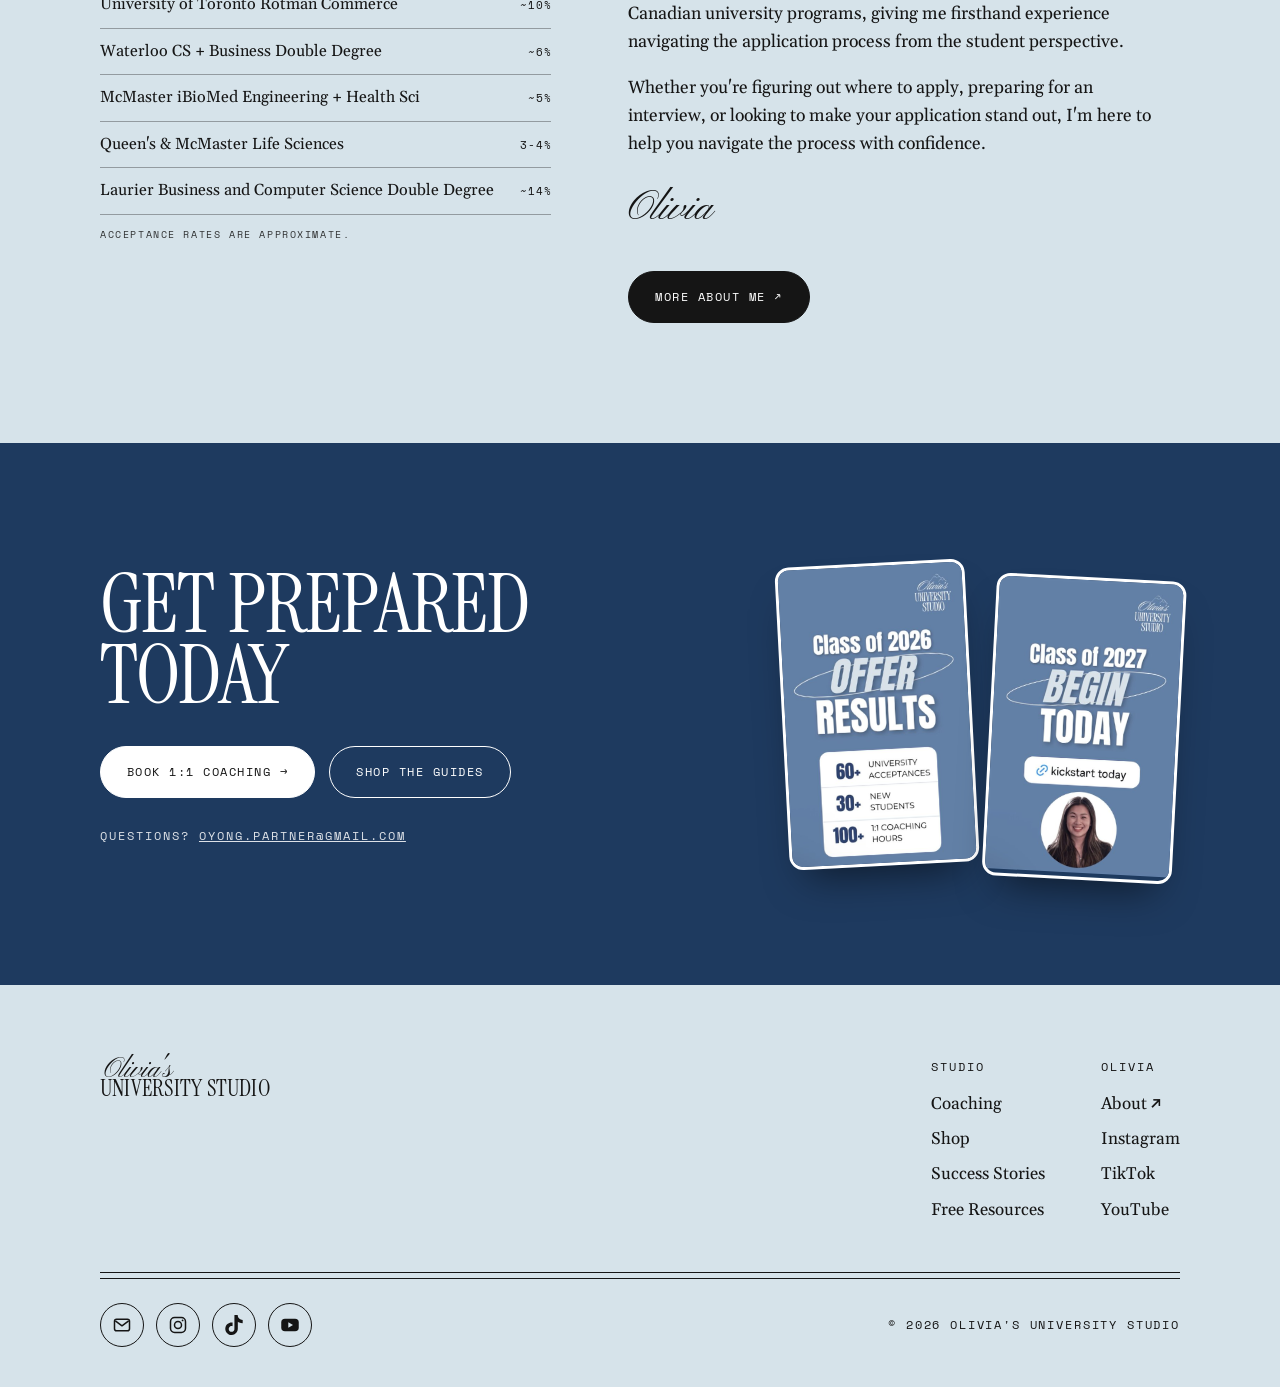
==== commit f020f129: "Use v2 case competition note Co-Authored-By: Claude Opus 5.5 <noreply@anthropic.com>" ====
--- a/index.html
+++ b/index.html
@@ -116,7 +116,7 @@
           <div class="pins">
             <a class="pin" href="assets/notes/note-drawing.jpg" target="_blank" rel="noopener" title="Click to enlarge"><img src="assets/notes/note-drawing.jpg" alt="A hand-drawn thank you card with cats and confetti that says Thank you Olivia!" width="700" height="525" loading="lazy"></a>
             <a class="pin" href="assets/notes/note-dominated.jpg" target="_blank" rel="noopener" title="Click to enlarge"><img src="assets/notes/note-dominated.jpg" alt="Messages from a student: it's finally over, and not just over, I dominated. All thanks to you. Ur mvp" width="700" height="773" loading="lazy"></a>
-            <a class="pin" href="assets/notes/note-case-comp.jpg" target="_blank" rel="noopener" title="Click to enlarge"><img src="assets/notes/note-case-comp.jpg" alt="Four mentees thank Olivia after winning first place at a case competition" width="700" height="660" loading="lazy"></a>
+            <a class="pin" href="assets/notes/note-case-comp.jpg?v=202610042243" target="_blank" rel="noopener" title="Click to enlarge"><img src="assets/notes/note-case-comp.jpg?v=202610042243" alt="Four mentees thank Olivia after winning first place at a case competition" width="590" height="557" loading="lazy"></a>
             <a class="pin" href="assets/notes/note-messages.jpg" target="_blank" rel="noopener" title="Click to enlarge"><img src="assets/notes/note-messages.jpg" alt="Thank you messages from students accepted to Smith, Rotman Commerce and Ivey" width="475" height="374" loading="lazy"></a>
           </div>
         </div>
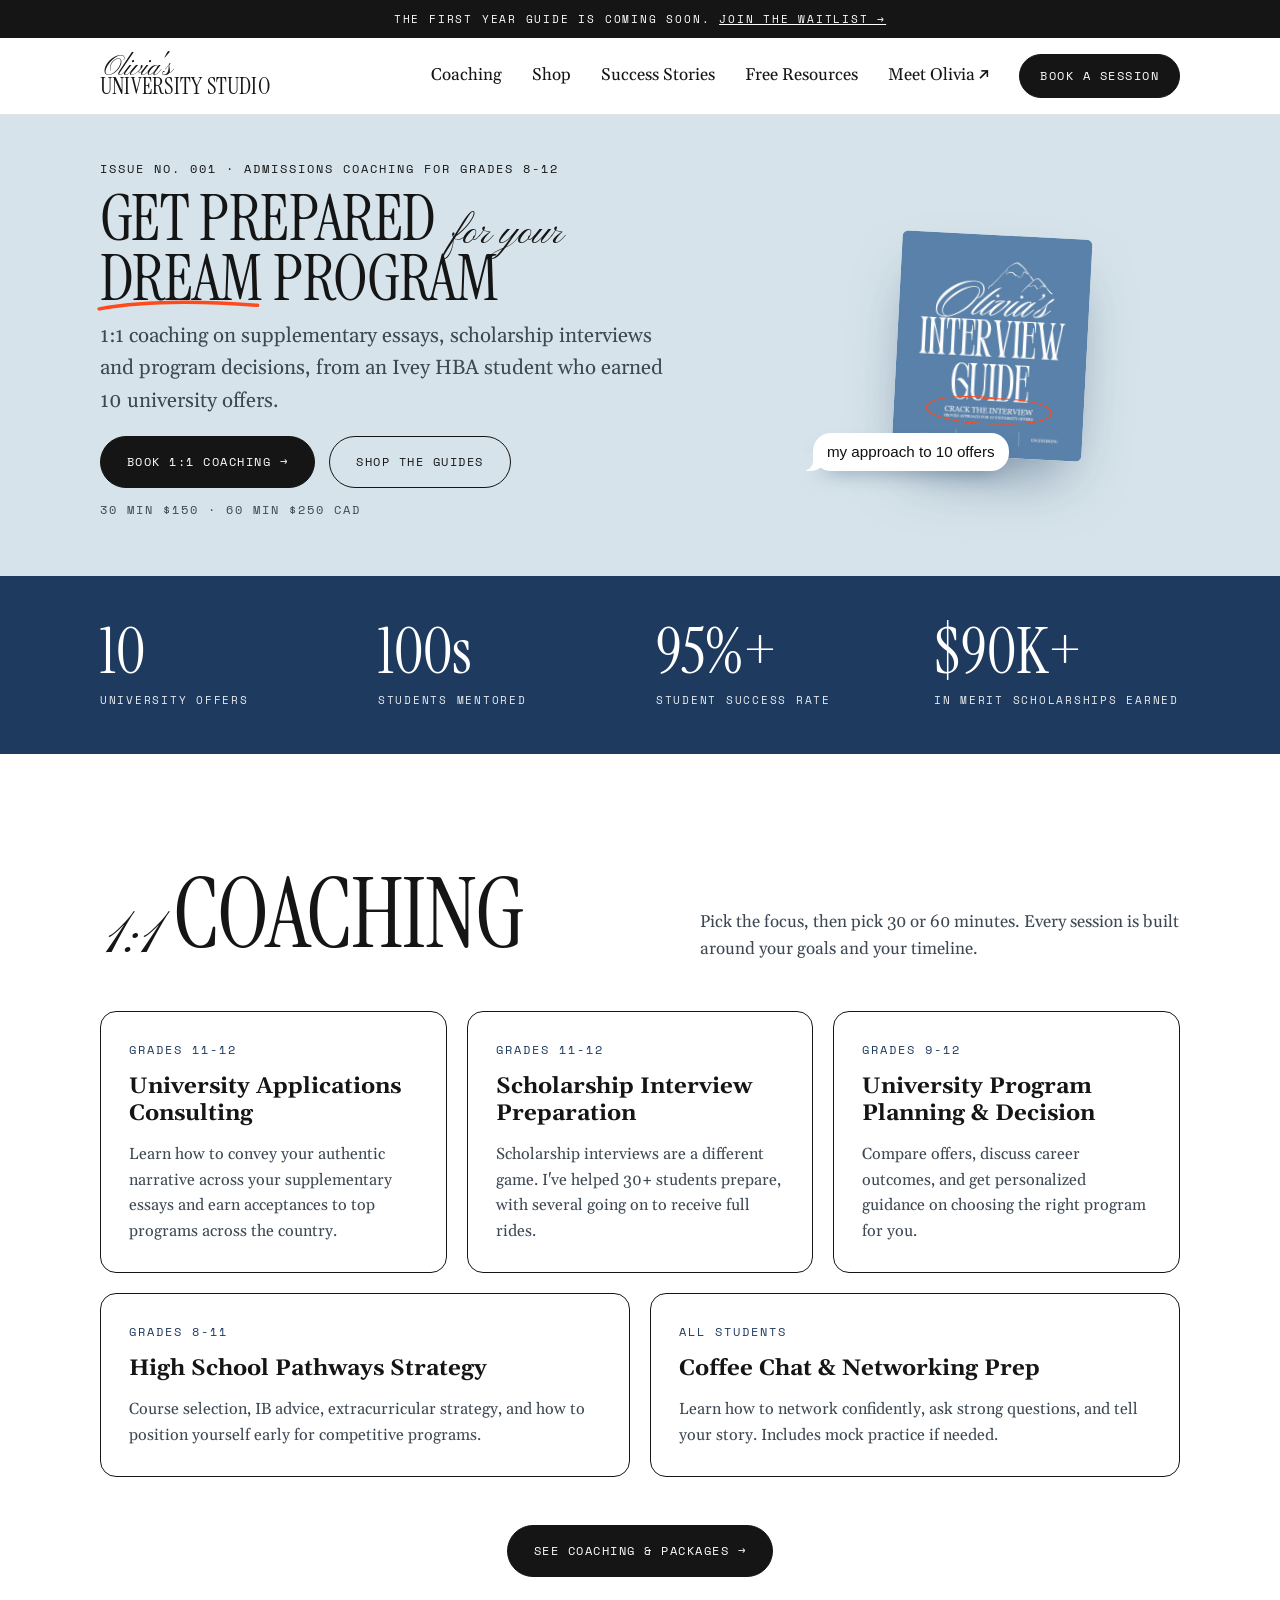
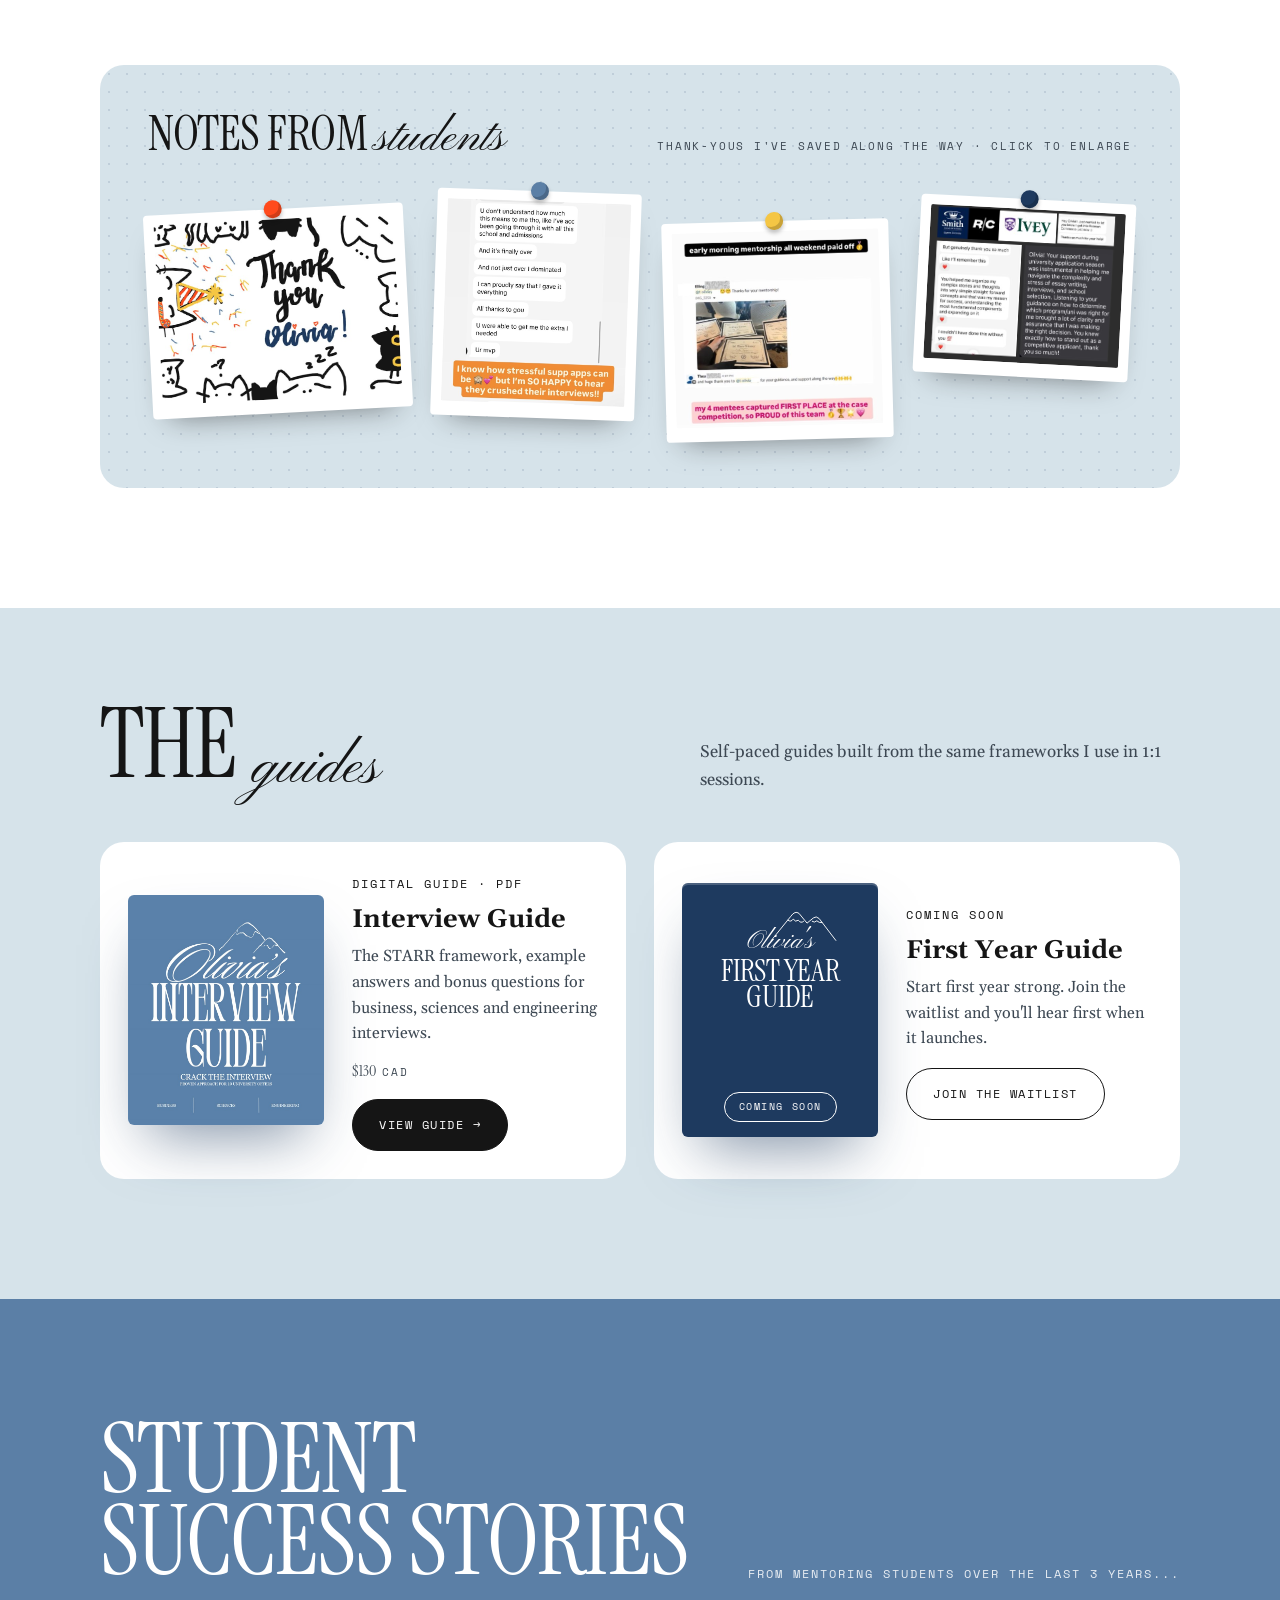
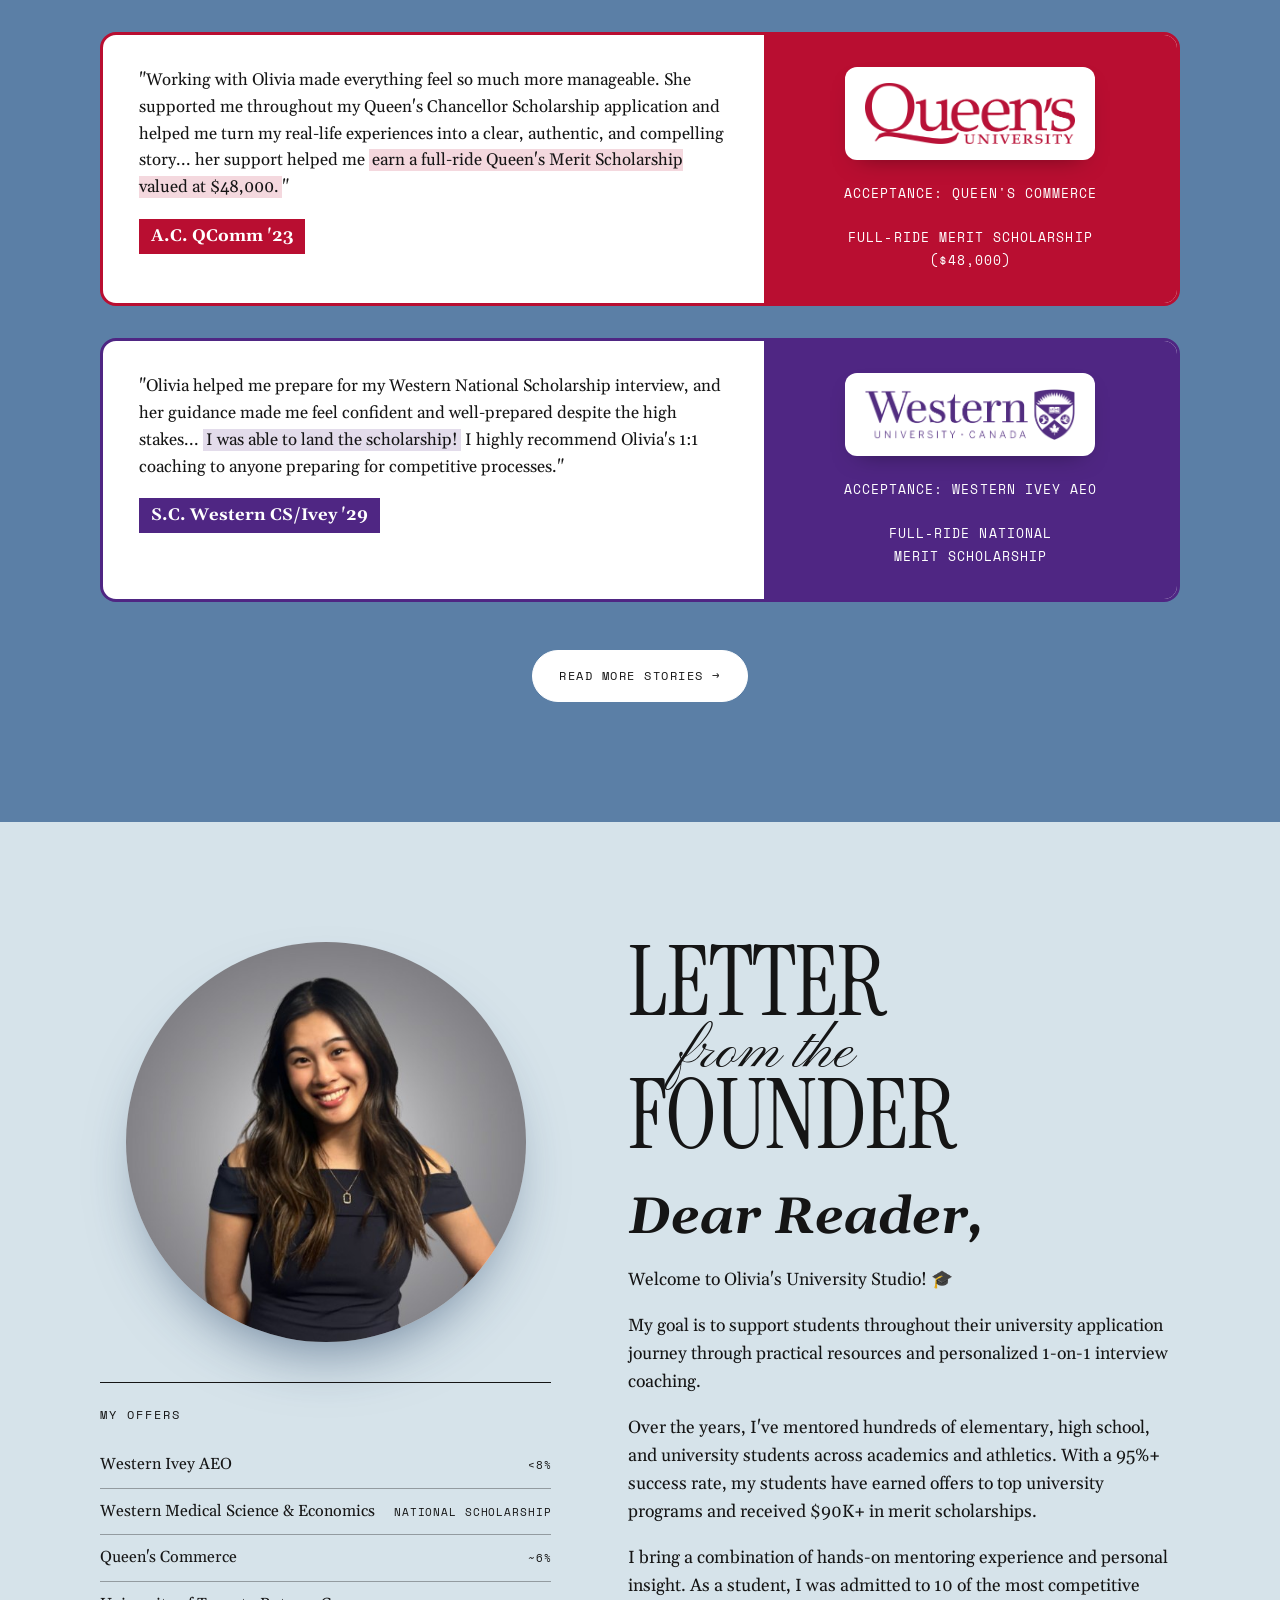
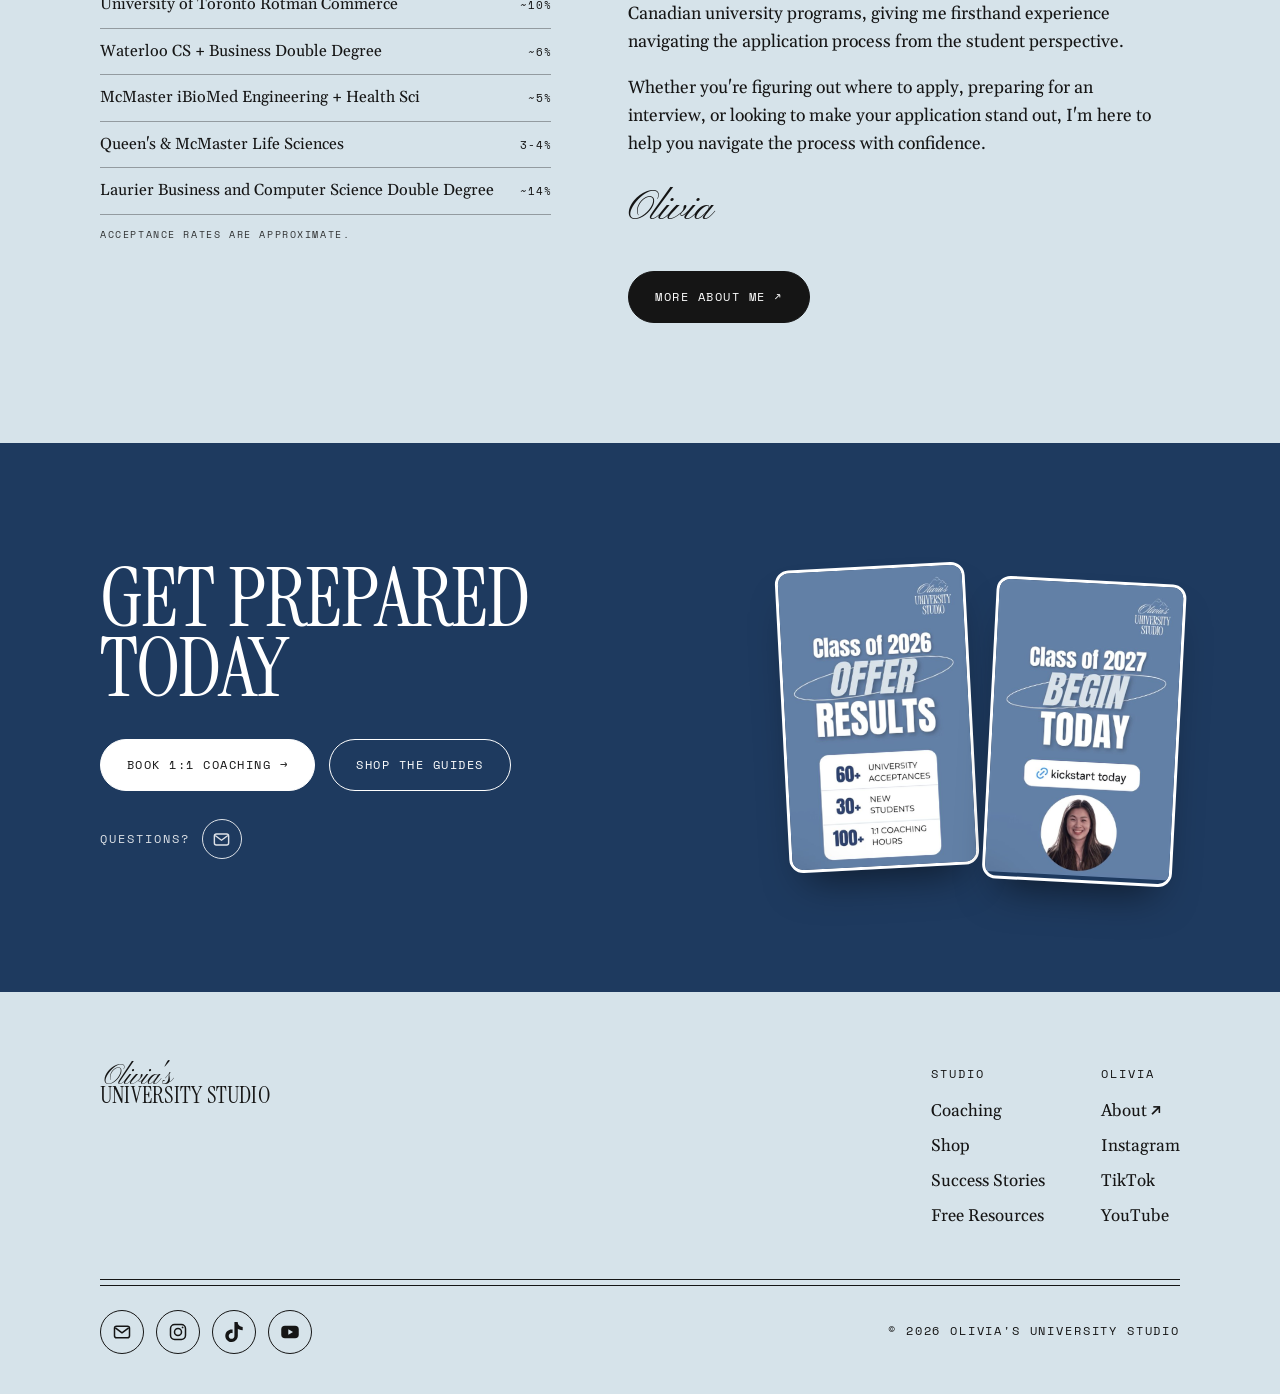
==== commit 86e38424: "Email icon after Questions? Co-Authored-By: Claude Opus 5.5 <noreply@anthropic.com>" ====
--- a/index.html
+++ b/index.html
@@ -12,8 +12,8 @@
   <link rel="preconnect" href="https://fonts.googleapis.com">
   <link rel="preconnect" href="https://fonts.gstatic.com" crossorigin>
   <link href="https://fonts.googleapis.com/css2?family=Instrument+Serif:ital@0;1&family=Pinyon+Script&family=Gelasio:ital,wght@0,400;0,600;0,700;1,400;1,700&family=Space+Mono:wght@400;700&display=swap" rel="stylesheet">
-  <link rel="stylesheet" href="assets/brand.css?v=202610042235">
-  <link rel="stylesheet" href="assets/site.css?v=202610042235">
+  <link rel="stylesheet" href="assets/brand.css?v=202610042253">
+  <link rel="stylesheet" href="assets/site.css?v=202610042253">
 </head>
 <body>
   <div class="announce mono">The First Year Guide is coming soon. <a data-link="waitlist" href="https://forms.gle/zMGZJQcMr5tQE6yZ8">Join the waitlist &rarr;</a></div>
@@ -230,7 +230,7 @@
             <a class="btn btn-white" data-link="book30" href="https://calendly.com/oyong-work/30min">Book 1:1 coaching &rarr;</a>
             <a class="btn btn-ghost-white" href="shop.html">Shop the guides</a>
           </div>
-          <p class="mono">Questions? <a data-link="email" href="mailto:oyong.partner@gmail.com">oyong.partner@gmail.com</a></p>
+          <p class="mono q-line">Questions? <a class="q-mail" data-link="email" href="mailto:oyong.partner@gmail.com" aria-label="Email oyong.partner@gmail.com" title="oyong.partner@gmail.com"><svg viewBox="0 0 24 24" fill="none" stroke="currentColor" stroke-width="1.8" stroke-linejoin="round" aria-hidden="true"><rect x="3" y="5" width="18" height="14" rx="2.5"/><path d="M4 7l8 6 8-6"/></svg></a></p>
         </div>
         <div class="promo-cards">
           <img class="promo" src="assets/promo-2026.jpg" alt="Class of 2026 offer results: 60+ university acceptances, 30+ new students, 100+ 1:1 coaching hours" width="520" height="838" loading="lazy">
@@ -283,6 +283,6 @@
     </div>
   </footer>
 
-  <script src="assets/main.js?v=202610042235"></script>
+  <script src="assets/main.js?v=202610042253"></script>
 </body>
 </html>
--- a/assets/site.css
+++ b/assets/site.css
@@ -467,3 +467,10 @@
 @media (max-width: 960px) { .pins { grid-template-columns: 1fr 1fr; } }
 @media (max-width: 560px) { .pins { grid-template-columns: 1fr; max-width: 360px; margin: 0 auto; } }
 .pin { display: block; } .pinboard-head .mono::after { content: " · click to enlarge"; }
+
+/* Questions? email icon */
+.q-line { display: flex; align-items: center; justify-content: center; gap: 12px; }
+.cta-split .q-line { justify-content: flex-start; }
+.q-mail { display: grid; place-items: center; width: 40px; height: 40px; border: 1.5px solid currentColor; border-radius: 50%; color: inherit; transition: transform 0.15s ease, background 0.15s ease; }
+.q-mail svg { width: 19px; height: 19px; }
+.q-mail:hover { transform: translateY(-2px); background: rgba(255, 255, 255, 0.15); }
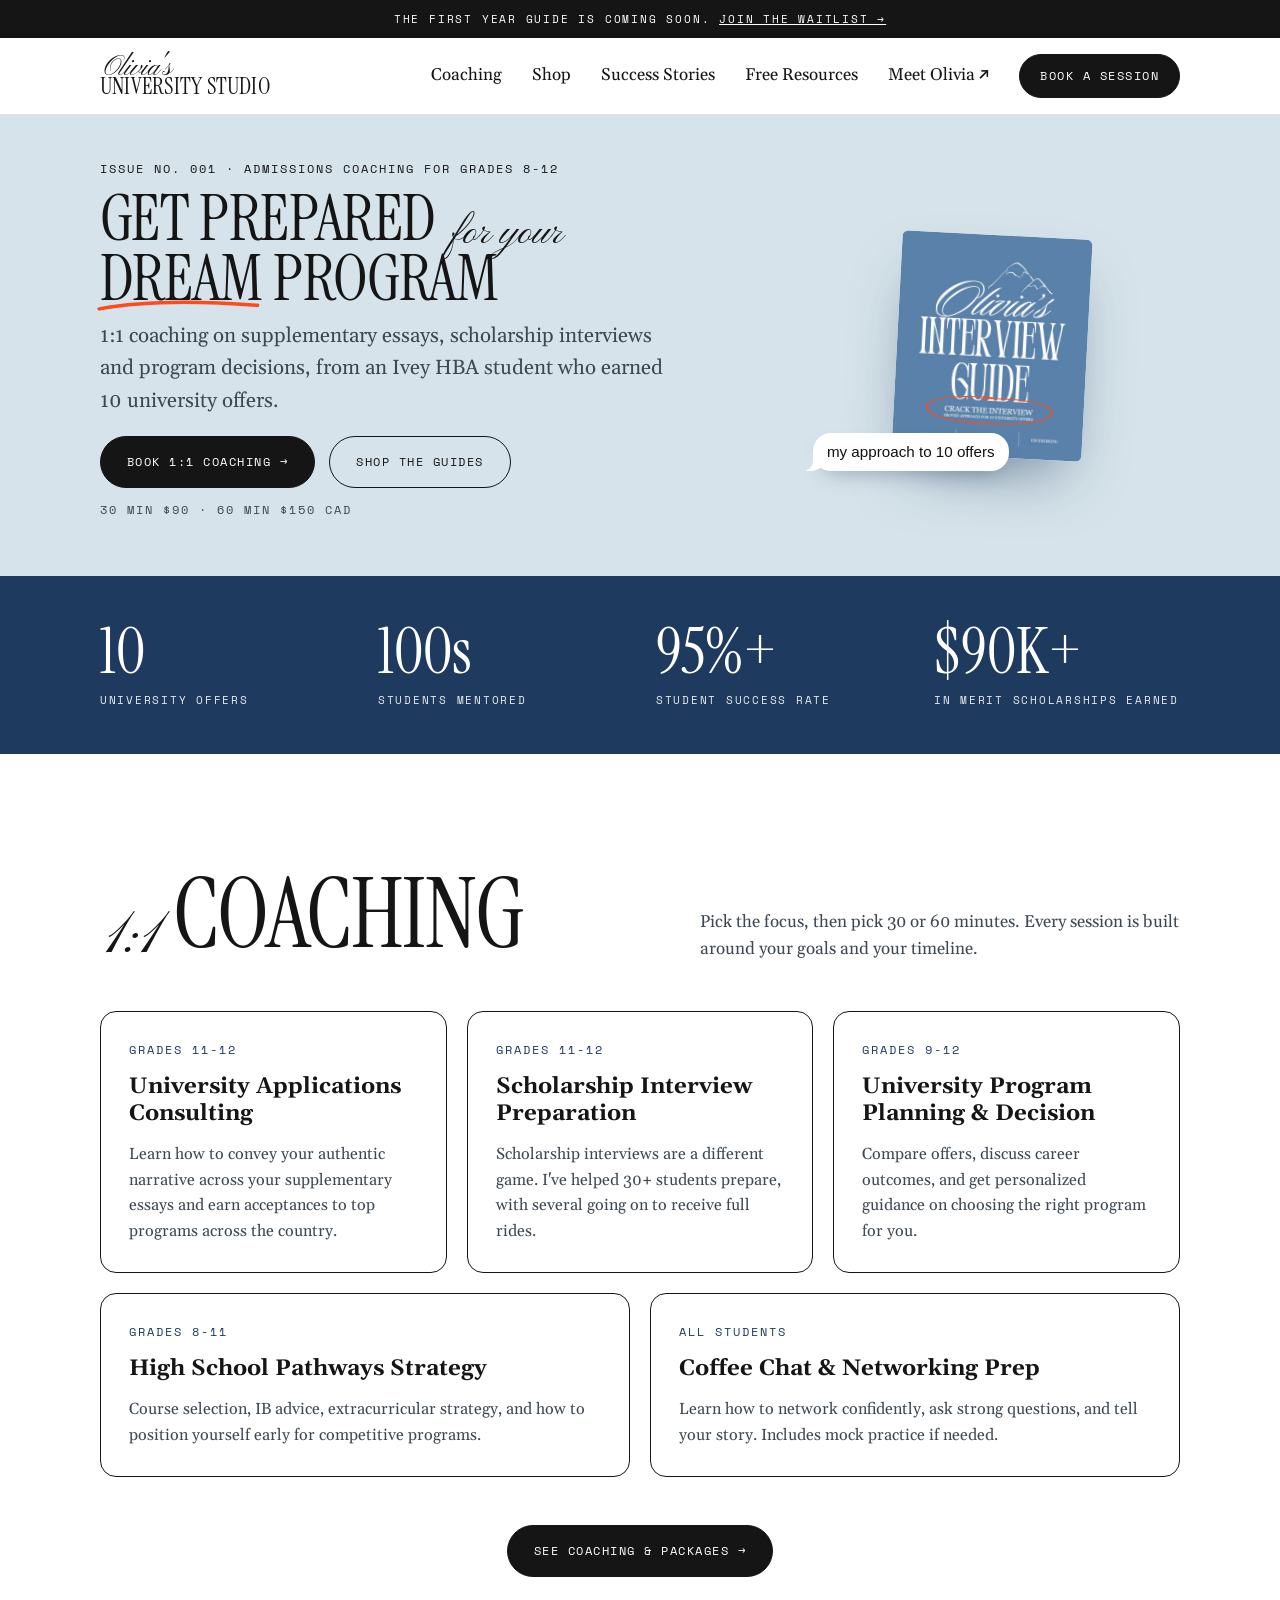
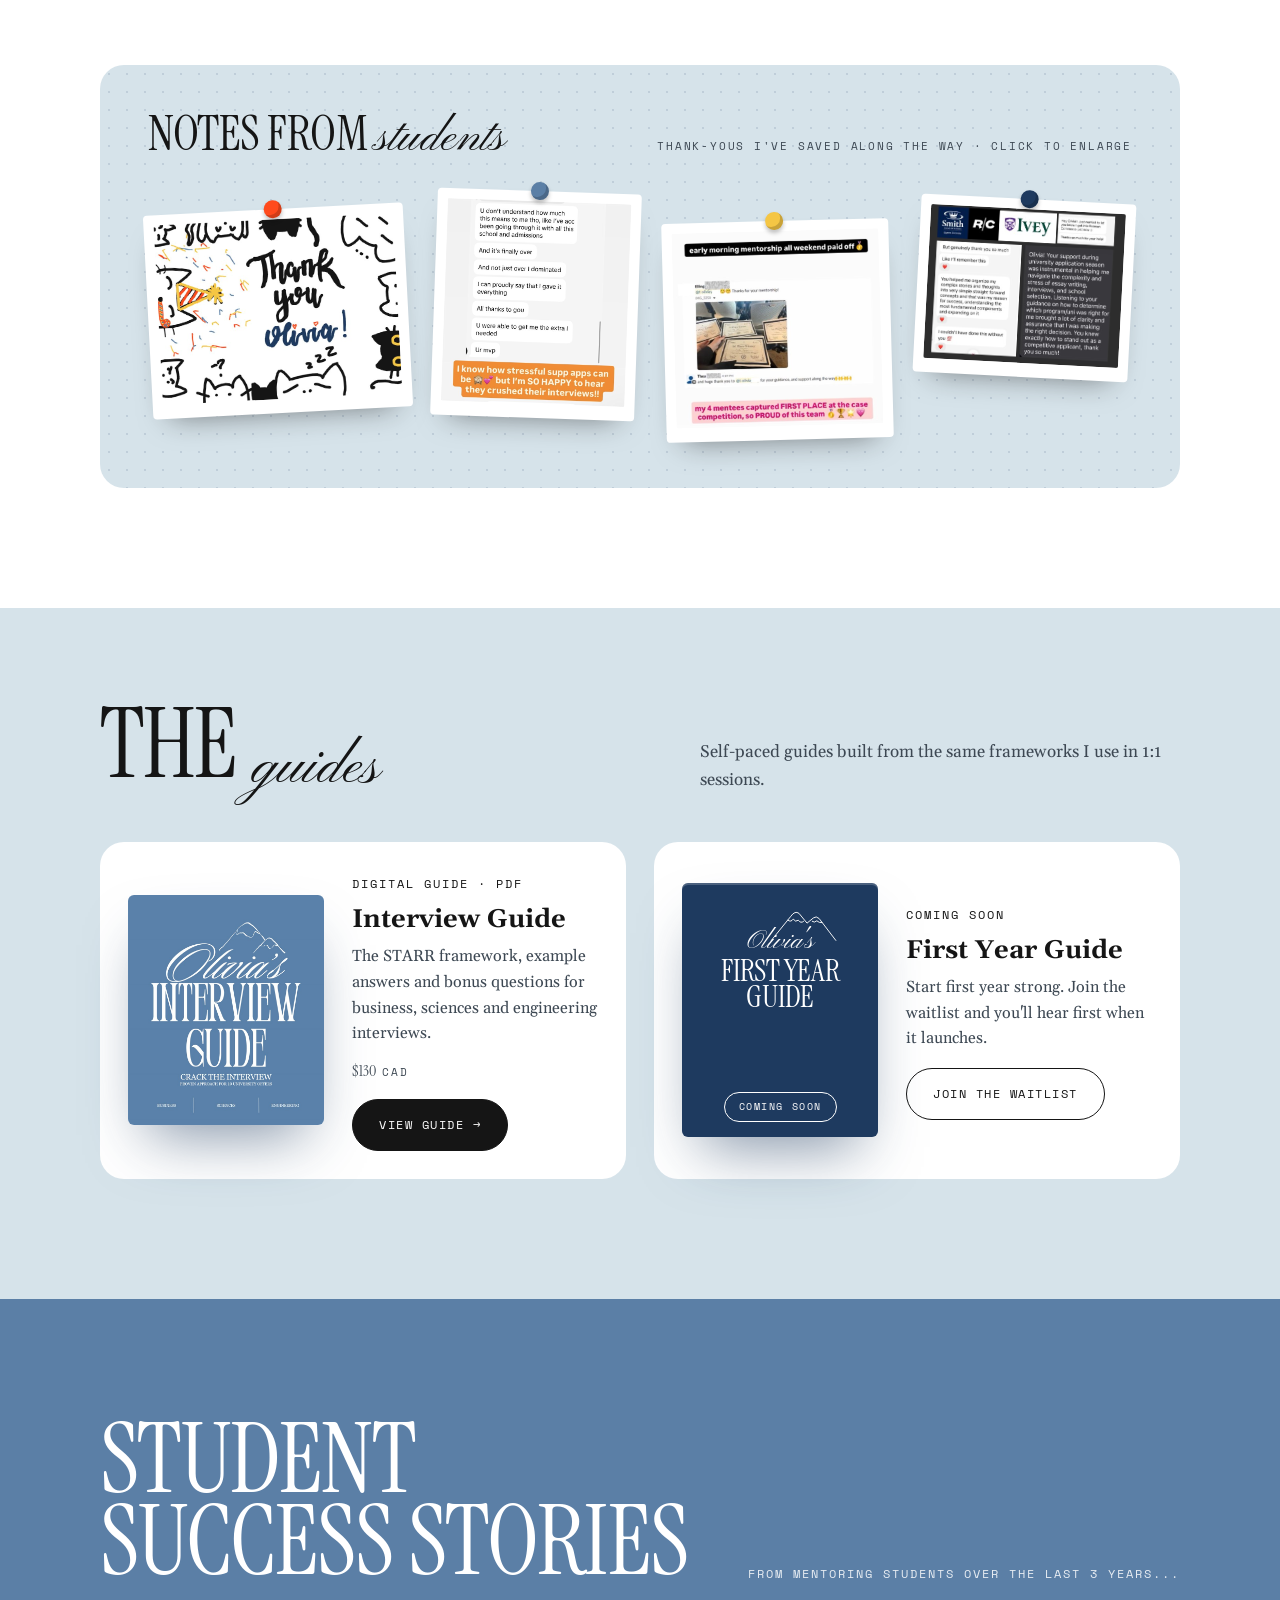
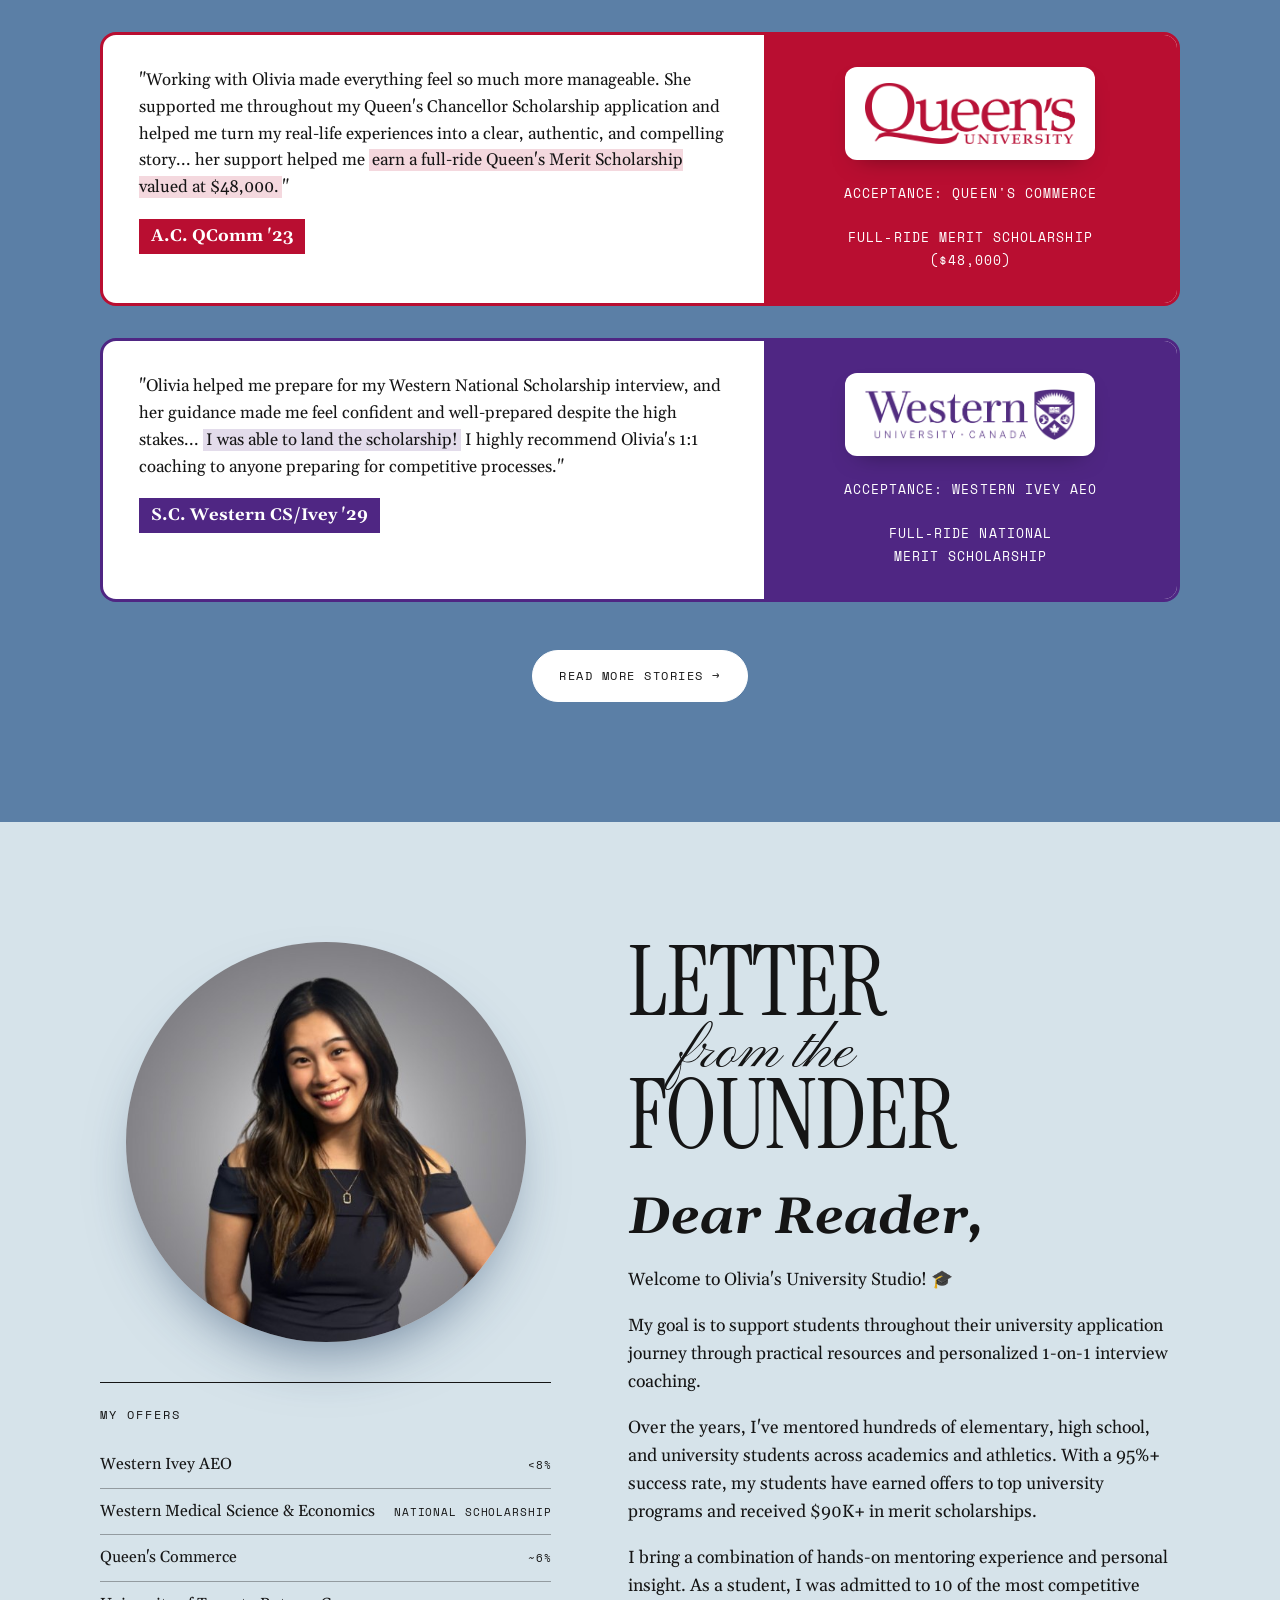
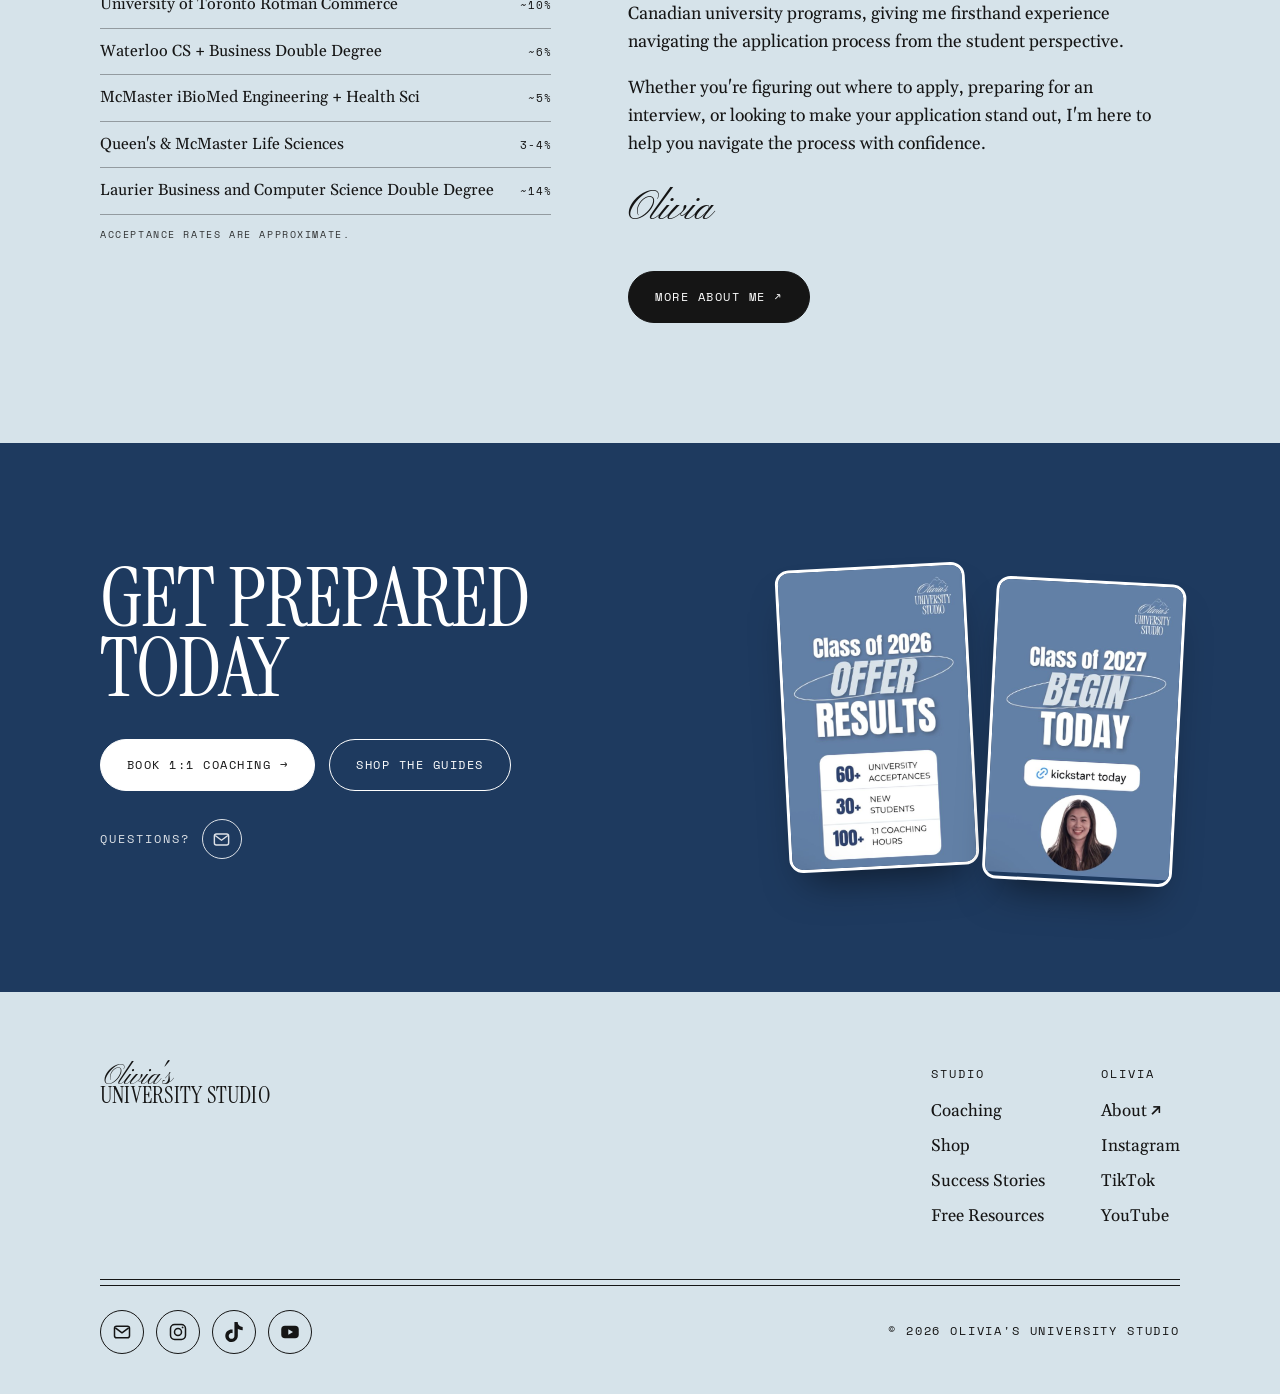
==== commit 779b78a6: "Add Ivey AEO essay editing packages and update pricing Sessions now $90 / 30 min and $150 / 60 min. " ====
--- a/index.html
+++ b/index.html
@@ -51,7 +51,7 @@
             <a class="btn btn-dark" data-link="book30" href="https://calendly.com/oyong-work/30min">Book 1:1 coaching &rarr;</a>
             <a class="btn btn-light" href="shop.html">Shop the guides</a>
           </div>
-          <p class="mono price-note">30 min $150 &middot; 60 min $250 CAD</p>
+          <p class="mono price-note">30 min $90 &middot; 60 min $150 CAD</p>
         </div>
 
         <div class="hero-visual" aria-hidden="true">
--- a/assets/site.css
+++ b/assets/site.css
@@ -226,6 +226,7 @@
 .package .price { margin-bottom: 4px; }
 .package .save { margin-bottom: 22px; font-size: 0.7rem; opacity: 0.8; }
 .package.featured .btn-dark { background: var(--white); color: var(--ink); border-color: var(--white); }
+.package-grid.duo { grid-template-columns: repeat(2, 1fr); max-width: 880px; }
 .fine { margin-top: 28px; color: var(--ink-soft); font-size: 0.7rem; }
 
 /* Shop detail */
@@ -255,7 +256,7 @@
   .product-grid { grid-template-columns: 1fr; }
   .accept { grid-template-columns: 1fr; }
   .accept .school { order: -1; padding: 24px; }
-  .package-grid { grid-template-columns: 1fr; max-width: 520px; }
+  .package-grid, .package-grid.duo { grid-template-columns: 1fr; max-width: 520px; }
   .package.featured { transform: none; }
   .product-detail .guide-cover { position: static; max-width: 340px; }
   .soon-block .guide-cover { max-width: 220px; }
@@ -323,7 +324,7 @@
 .reel-feature .video .play { top: 24px; left: 24px; }
 
 /* Free resources */
-.doc-grid { display: grid; grid-template-columns: repeat(3, 1fr); gap: 20px; }
+.doc-grid { display: grid; grid-template-columns: repeat(4, 1fr); gap: 20px; }
 .doc-card { display: flex; flex-direction: column; gap: 10px; background: var(--white); border: 1.5px solid var(--ink); border-radius: var(--radius); padding: 28px; text-decoration: none; transition: transform 0.2s ease, box-shadow 0.2s ease; }
 .doc-card:hover { transform: translate(-3px, -3px); box-shadow: 6px 6px 0 var(--navy); }
 .doc-card.is-soon { border-style: dashed; pointer-events: none; }
